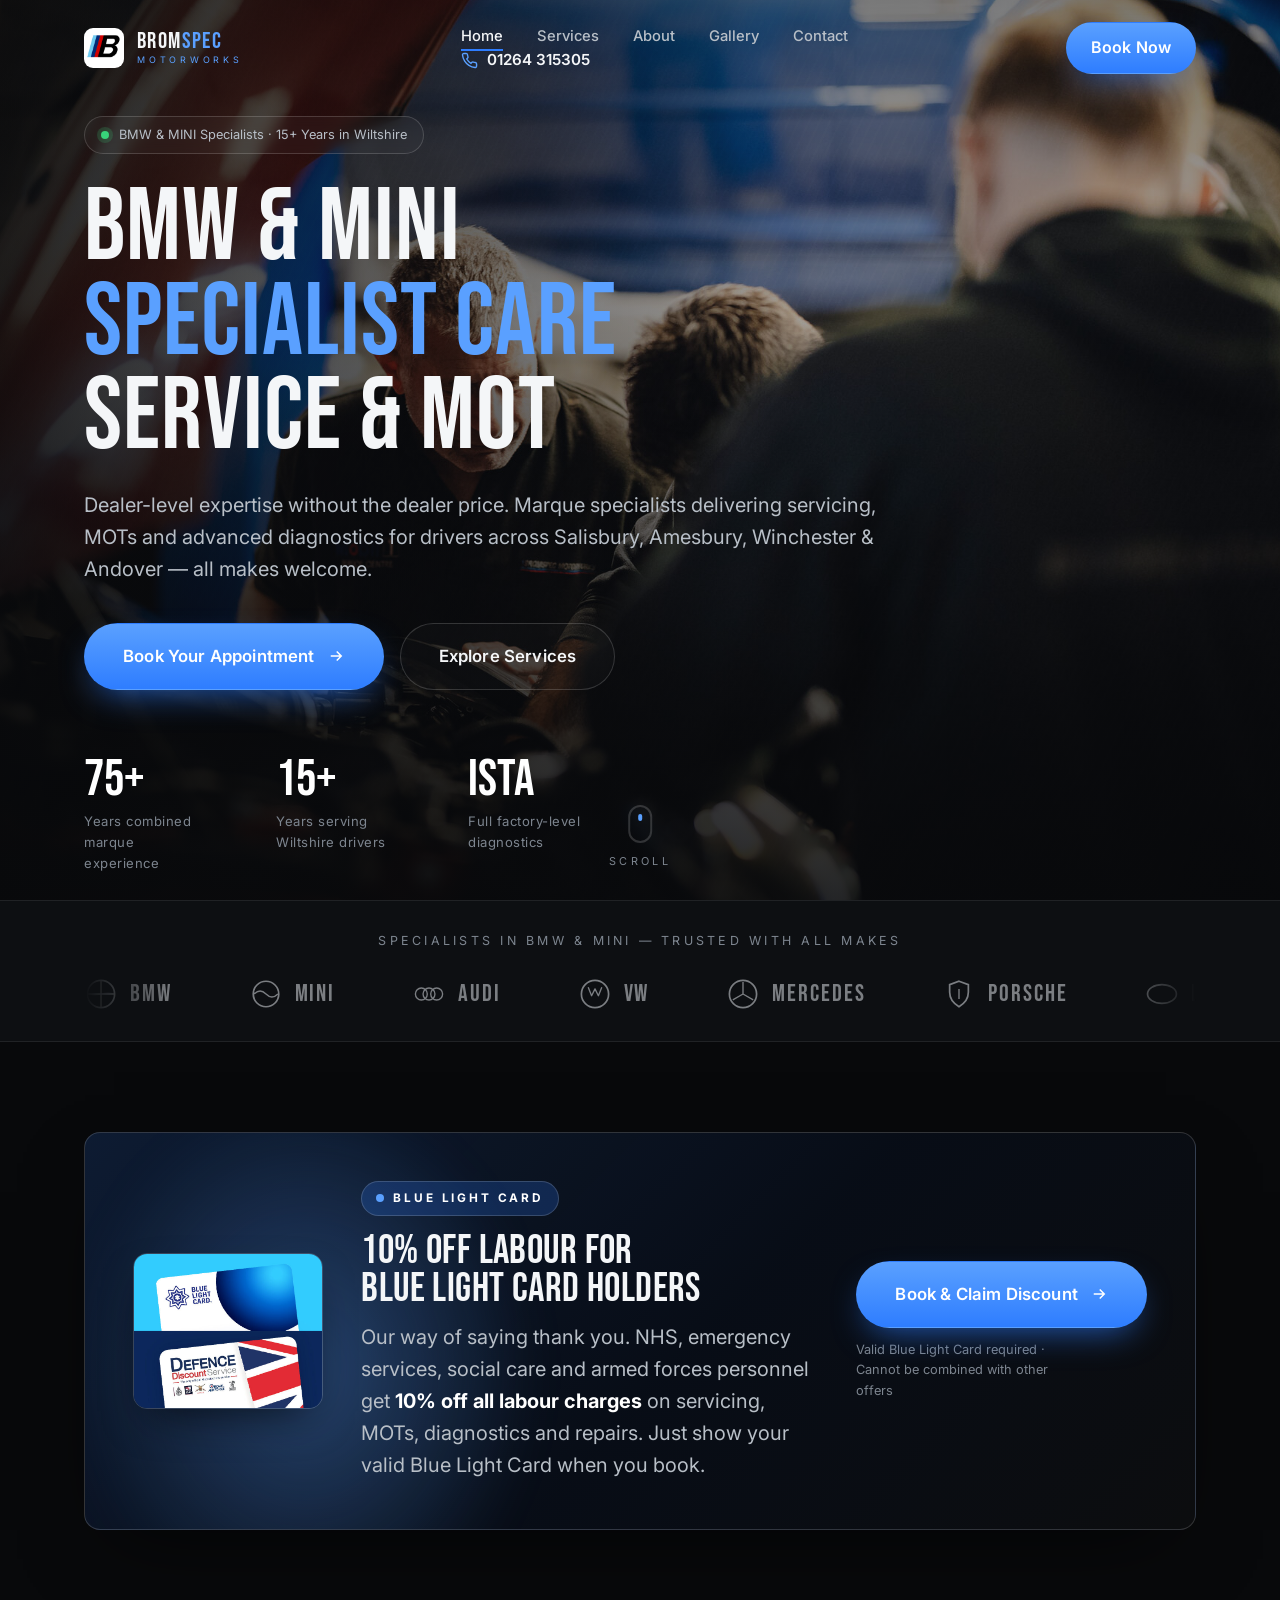
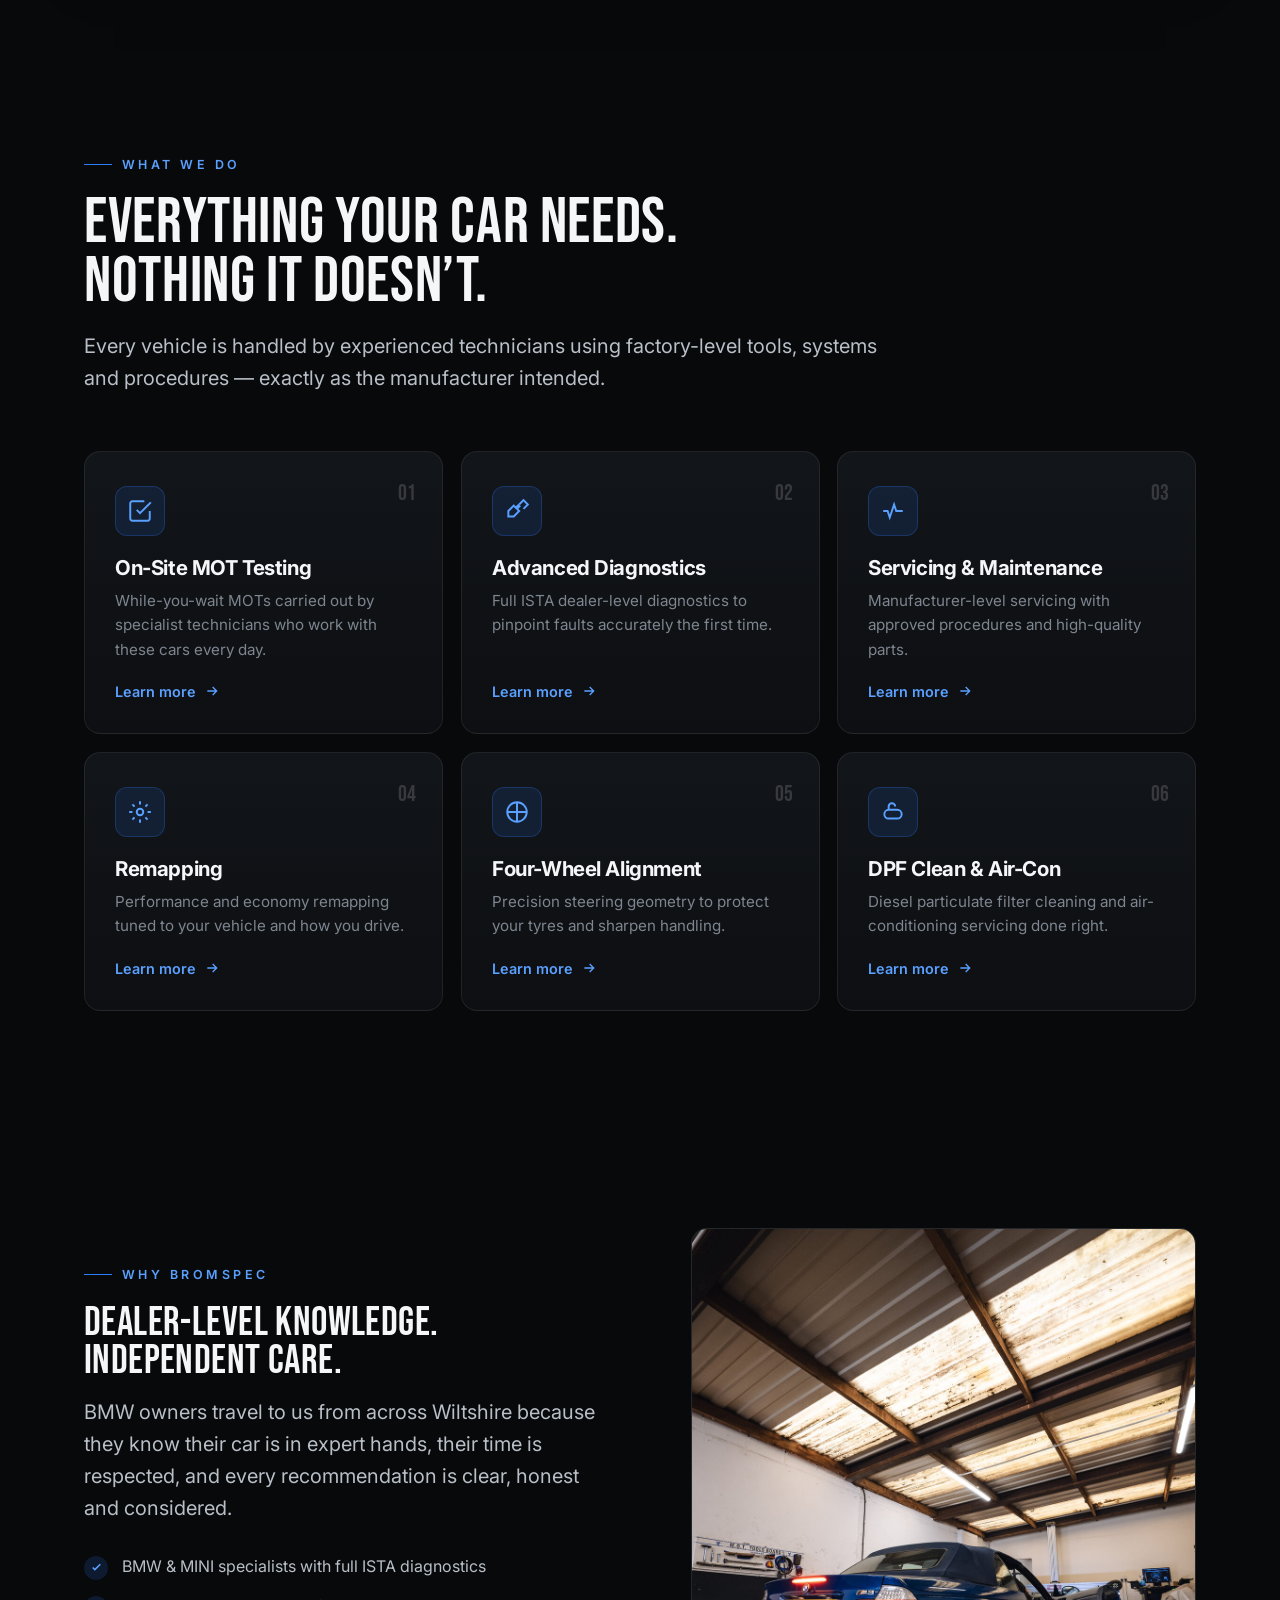
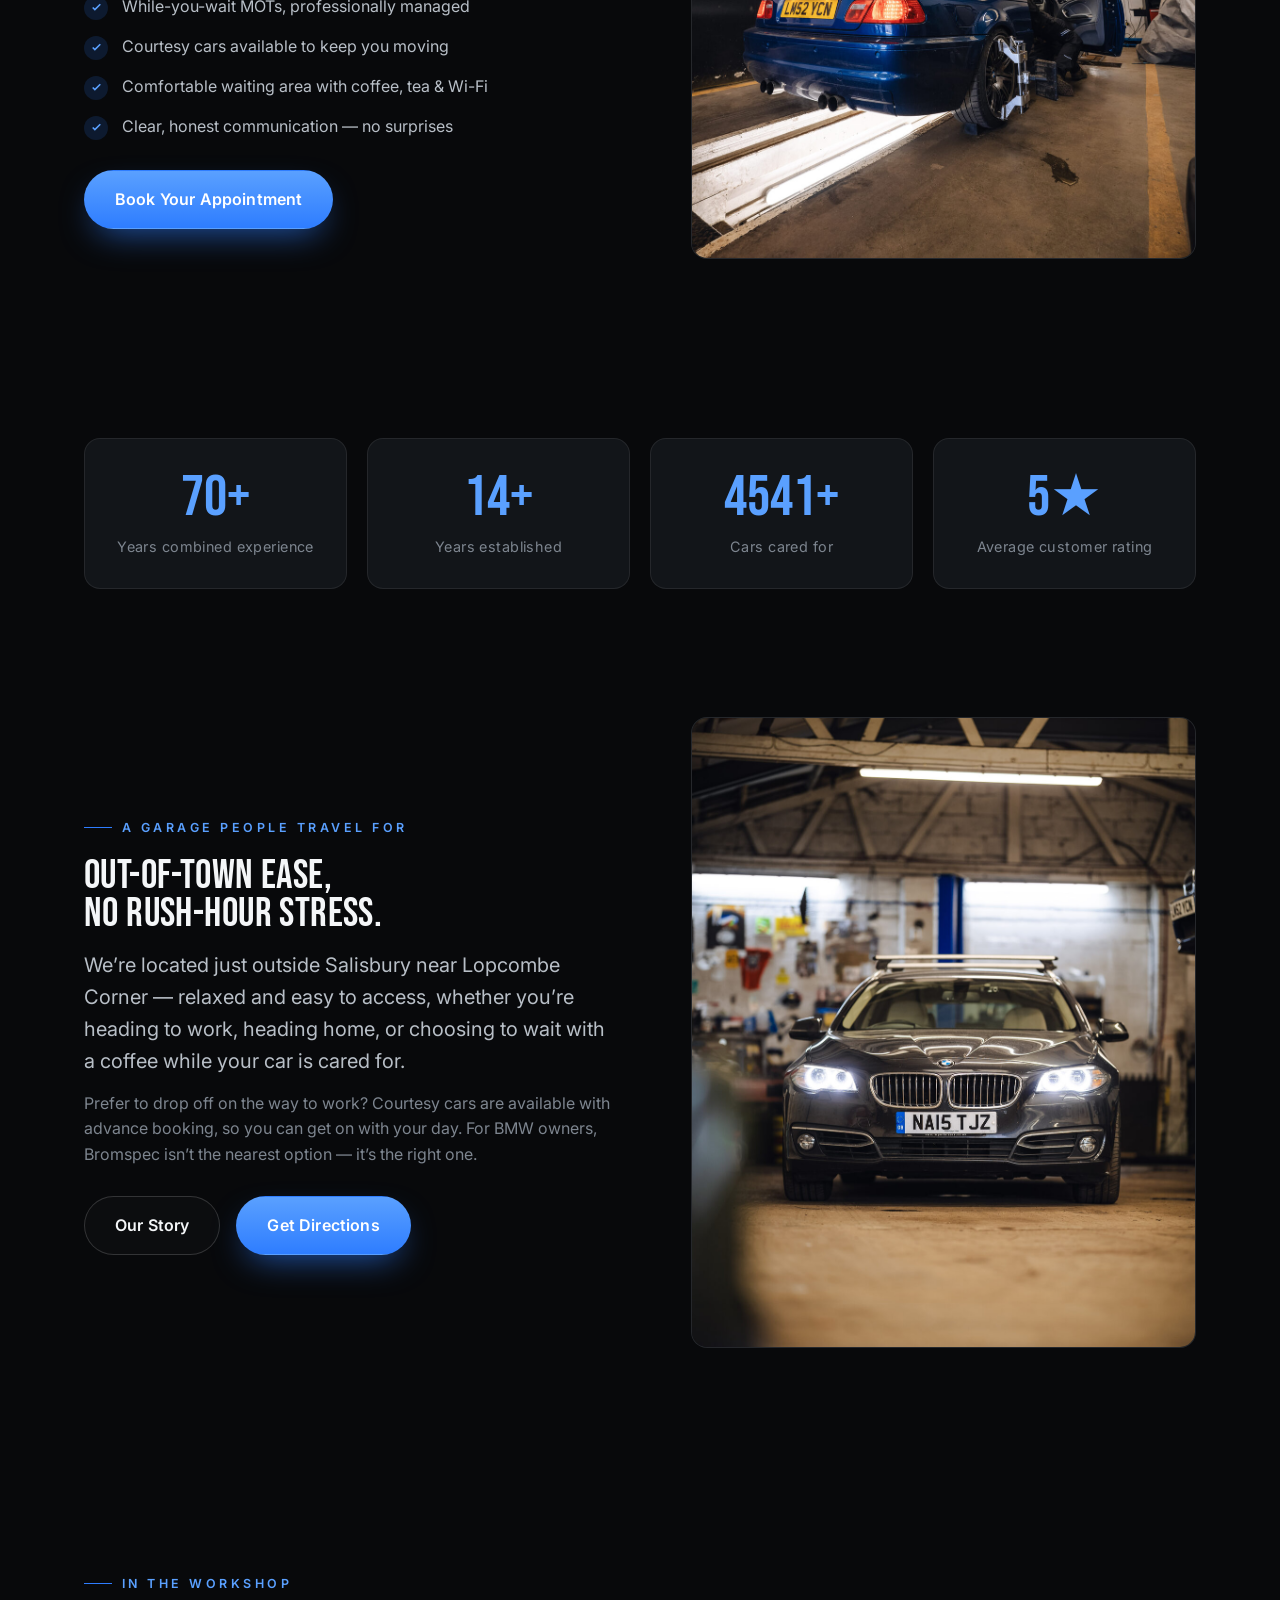
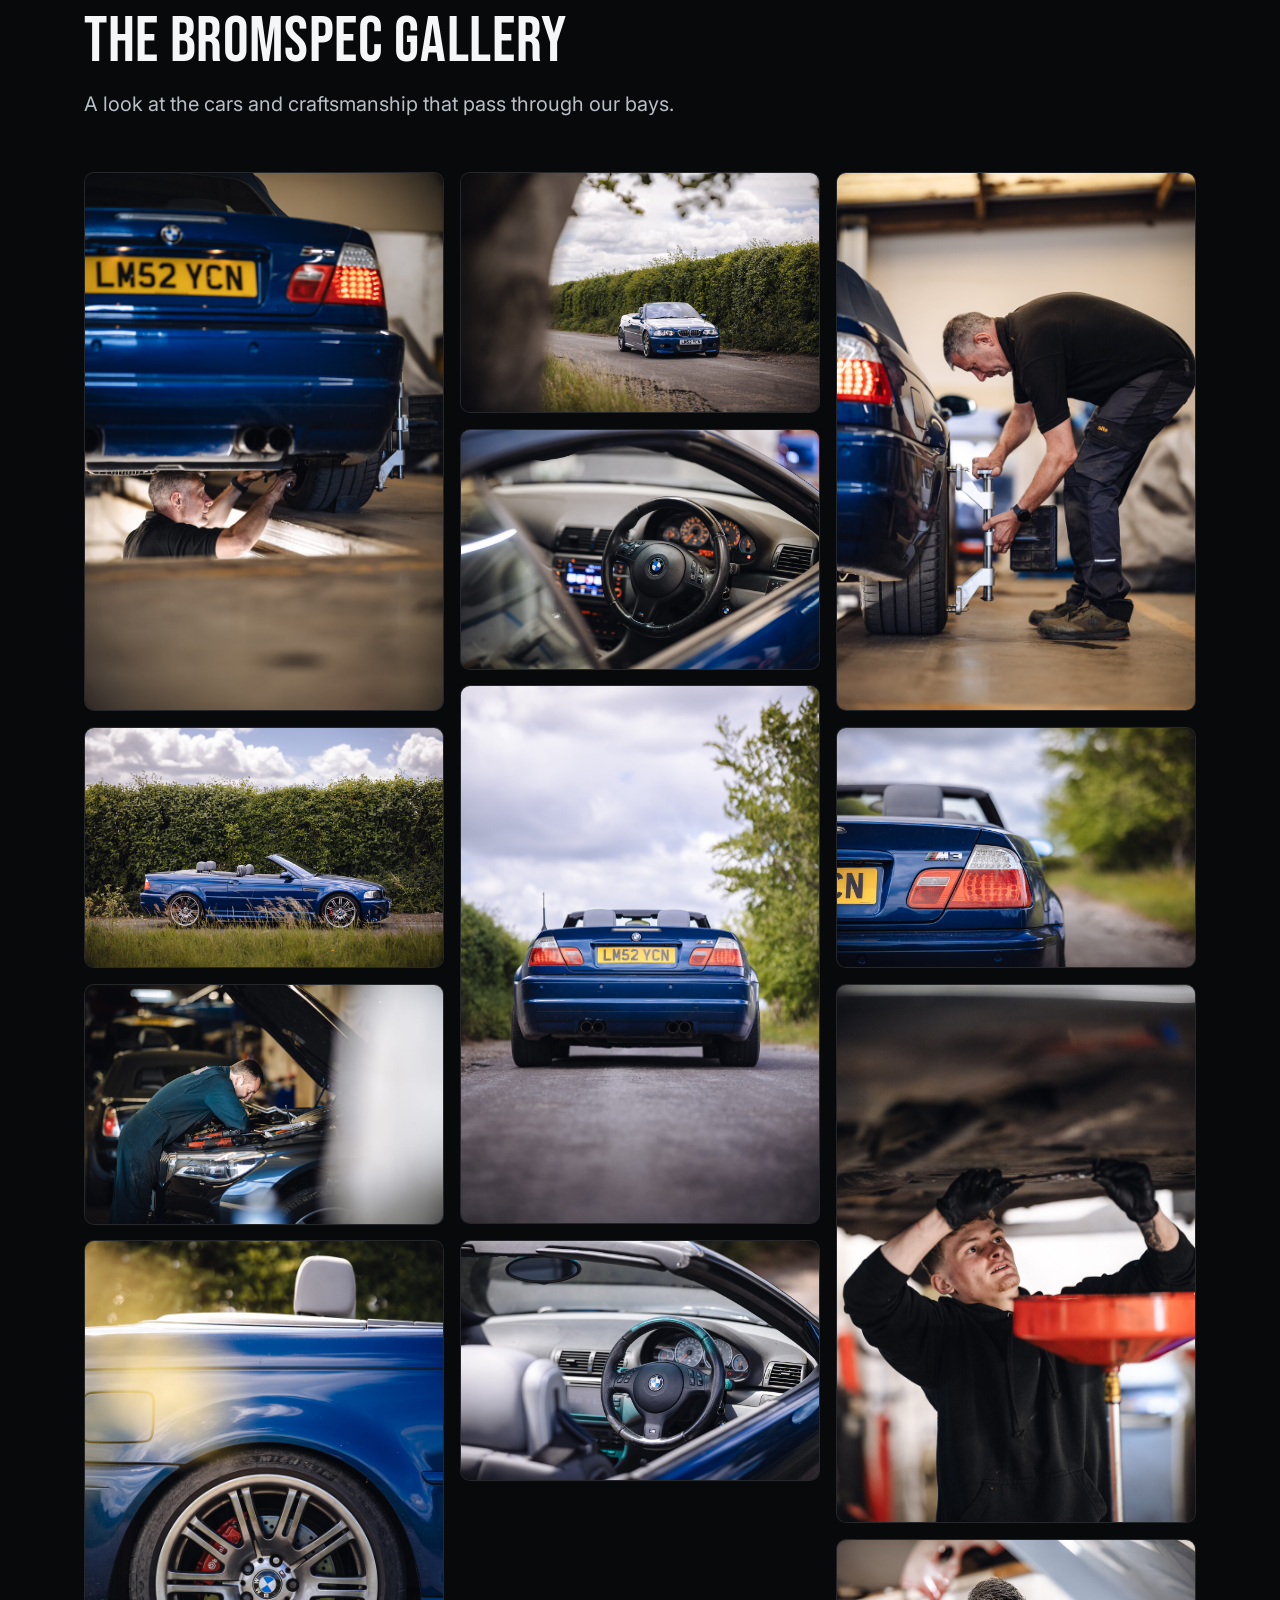
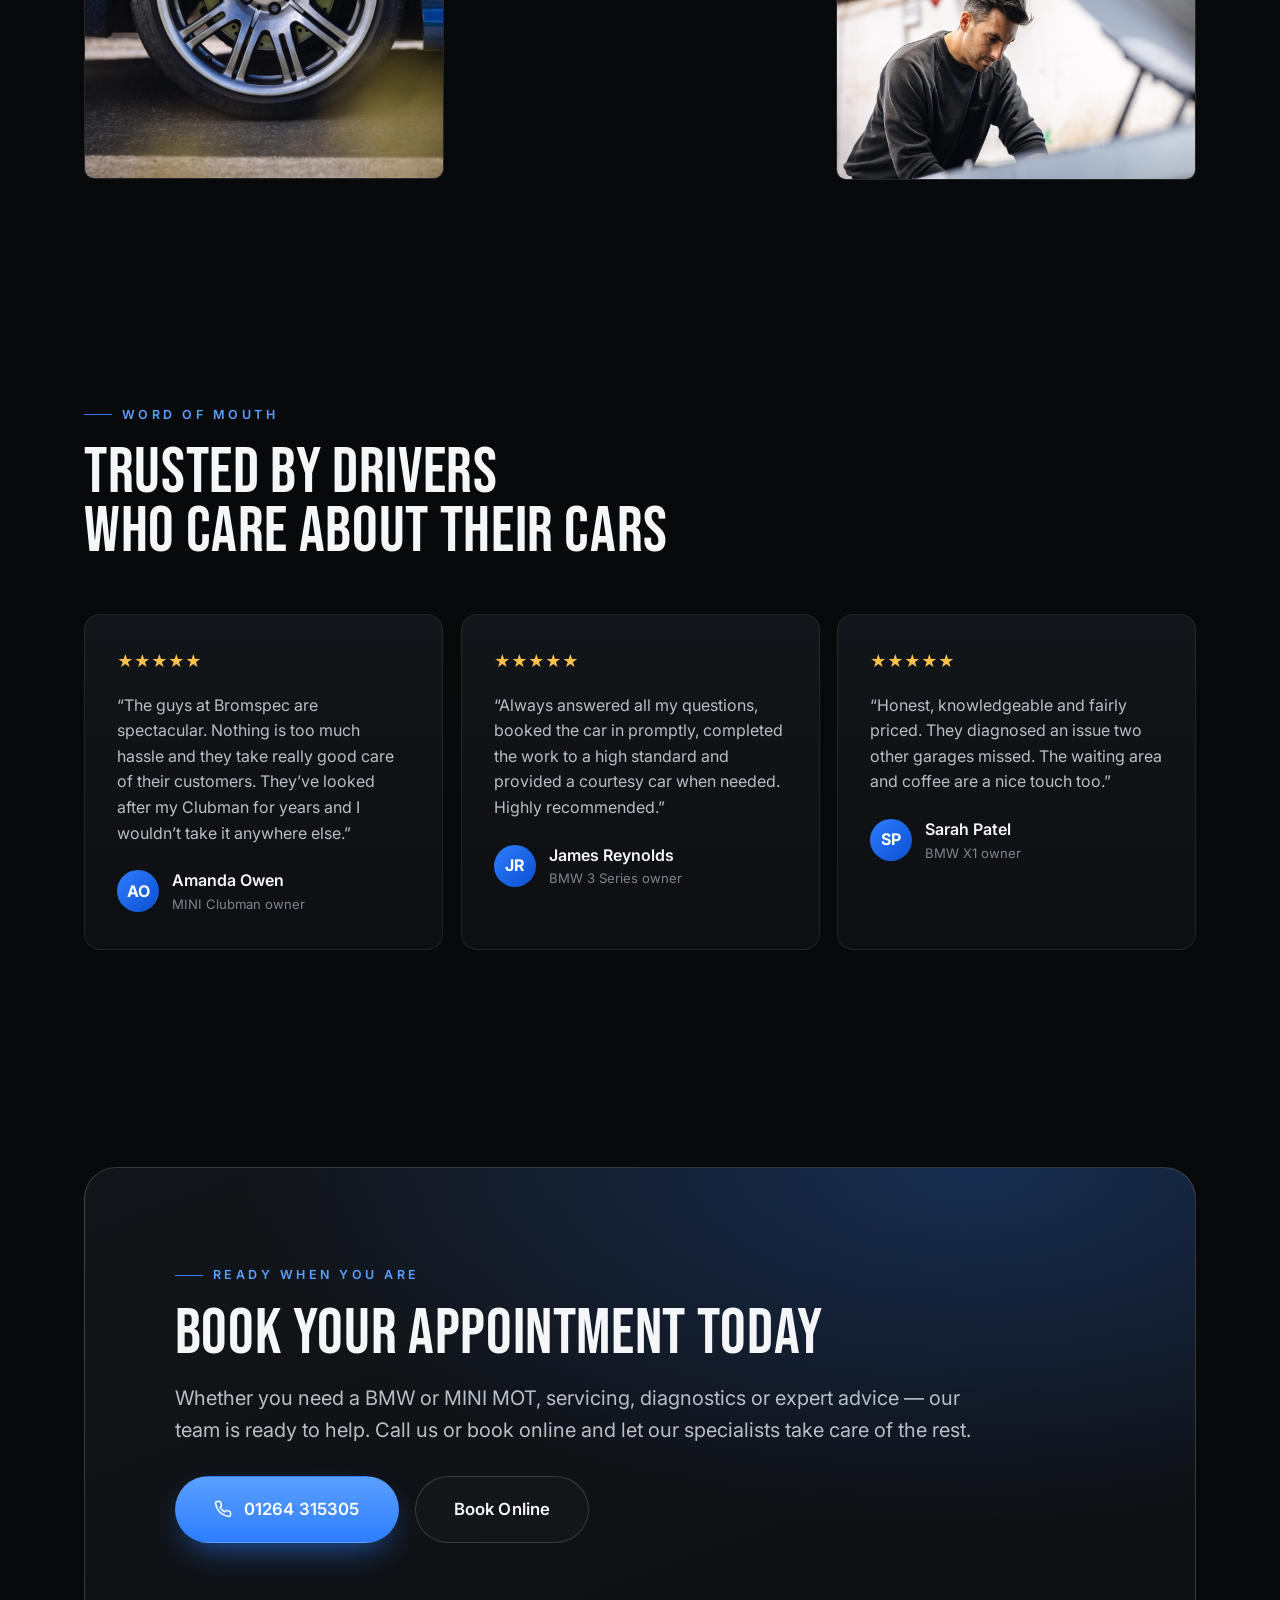
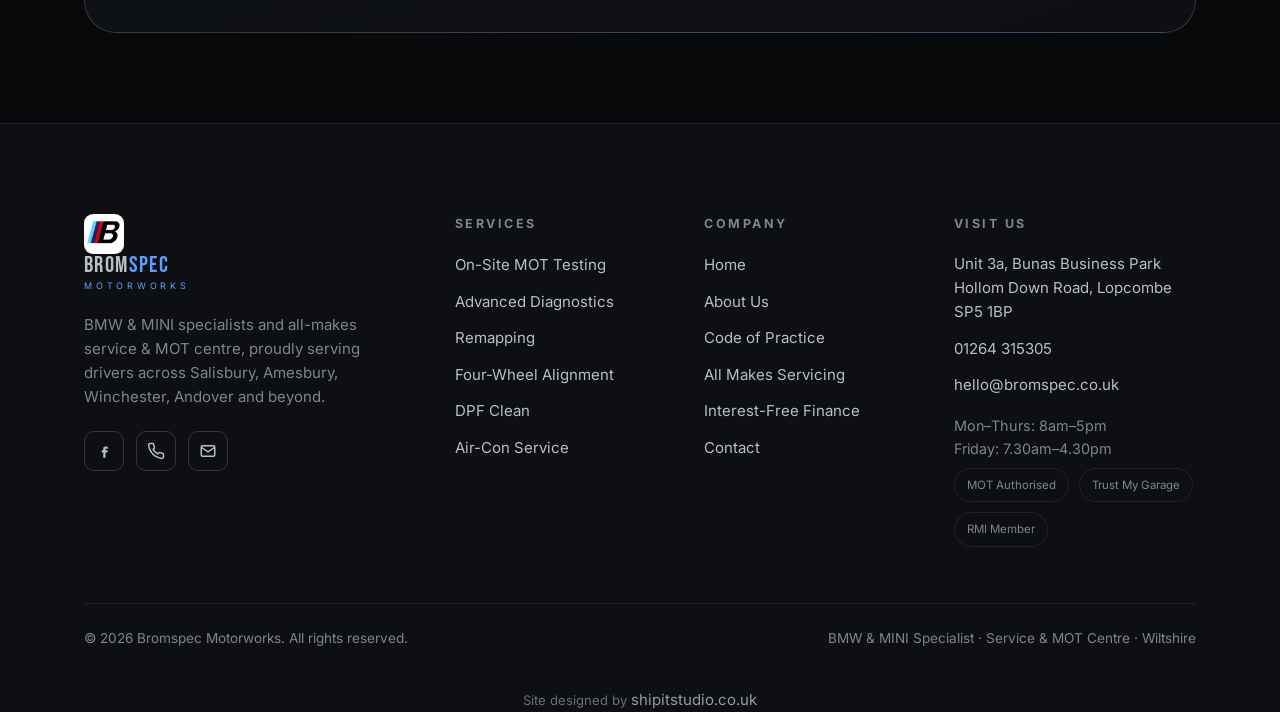
==== index.html @ 67ea0dd5 "Use clean URLs for internal links in index.html" ====
<!DOCTYPE html>
<html lang="en-GB">
<head>
<meta charset="UTF-8" />
<meta name="viewport" content="width=device-width, initial-scale=1" />
<title>Bromspec Motorworks — BMW &amp; MINI Specialist · Salisbury</title>
<meta name="description" content="BMW & MINI specialist servicing, MOTs, diagnostics and repairs near Salisbury. All makes welcome. 75+ years combined marque experience. Lopcombe, Wiltshire." />
<link rel="canonical" href="https://www.bromspec.co.uk/" />
<meta name="robots" content="index, follow" />
<meta property="og:type" content="website" />
<meta property="og:site_name" content="Bromspec Motorworks" />
<meta property="og:locale" content="en_GB" />
<meta property="og:title" content="Bromspec Motorworks — BMW &amp; MINI Specialist · Service &amp; MOT · Salisbury" />
<meta property="og:description" content="BMW &amp; MINI specialist servicing, MOTs, diagnostics and repairs near Salisbury. All makes welcome. 75+ years combined marque experience." />
<meta property="og:url" content="https://www.bromspec.co.uk/" />
<meta property="og:image" content="https://www.bromspec.co.uk/images/hero.jpg" />
<meta name="twitter:card" content="summary_large_image" />
<meta name="twitter:title" content="Bromspec Motorworks — BMW &amp; MINI Specialist · Service &amp; MOT" />
<meta name="twitter:description" content="BMW &amp; MINI specialist servicing, MOTs and diagnostics near Salisbury. All makes welcome." />
<meta name="twitter:image" content="https://www.bromspec.co.uk/images/hero.jpg" />
<link rel="manifest" href="/manifest.webmanifest" />
<meta name="theme-color" content="#08090b" />
<meta name="apple-mobile-web-app-capable" content="yes" />
<meta name="mobile-web-app-capable" content="yes" />
<meta name="apple-mobile-web-app-status-bar-style" content="black-translucent" />
<meta name="apple-mobile-web-app-title" content="Bromspec" />
<script>if("serviceWorker" in navigator){addEventListener("load",function(){navigator.serviceWorker.register("/sw.js").catch(function(){})});}</script>
<link rel="preconnect" href="https://fonts.googleapis.com" />
<link rel="preconnect" href="https://fonts.gstatic.com" crossorigin />
<link href="https://fonts.googleapis.com/css2?family=Bebas+Neue&family=Inter:wght@400;500;600;700&display=swap" rel="stylesheet" />
<link rel="icon" type="image/png" href="favicon.png" />
<link rel="apple-touch-icon" href="images/logo.png" />
<link rel="stylesheet" href="assets/css/style.css" />
<script type="application/ld+json">
{
  "@context": "https://schema.org",
  "@type": "AutoRepair",
  "name": "Bromspec Motorworks",
  "image": "https://www.bromspec.co.uk/images/hero.jpg",
  "logo": "https://www.bromspec.co.uk/images/logo.png",
  "@id": "https://www.bromspec.co.uk/",
  "url": "https://www.bromspec.co.uk/",
  "telephone": "+44 1264 315305",
  "email": "hello@bromspec.co.uk",
  "priceRange": "££",
  "description": "BMW & MINI specialist garage near Salisbury offering servicing, MOTs, advanced ISTA diagnostics, remapping and repairs. All makes welcome.",
  "address": {
    "@type": "PostalAddress",
    "streetAddress": "Unit 3a, Bunas Business Park, Hollom Down Road, Lopcombe",
    "addressLocality": "Salisbury",
    "addressRegion": "Wiltshire",
    "postalCode": "SP5 1BP",
    "addressCountry": "GB"
  },
  "geo": { "@type": "GeoCoordinates", "latitude": 51.1466, "longitude": -1.6539 },
  "areaServed": ["Salisbury", "Amesbury", "Winchester", "Andover", "Wiltshire"],
  "openingHoursSpecification": [
    { "@type": "OpeningHoursSpecification", "dayOfWeek": ["Monday","Tuesday","Wednesday","Thursday"], "opens": "08:00", "closes": "17:00" },
    { "@type": "OpeningHoursSpecification", "dayOfWeek": "Friday", "opens": "07:30", "closes": "16:30" }
  ],
  "sameAs": ["https://www.facebook.com/BROMSPECMOTORWORKS"]
}
</script>
</head>
<body>

<a class="skip-link" href="#main">Skip to content</a>

<!-- ================= NAV ================= -->
<header class="nav" id="nav">
  <div class="container nav__inner">
    <a class="brand" href="/" aria-label="Bromspec Motorworks home">
      <svg class="brand__mark" viewBox="0 0 48 48" fill="none" xmlns="http://www.w3.org/2000/svg" aria-hidden="true" focusable="false">
        <circle cx="24" cy="24" r="22" stroke="url(#bg)" stroke-width="2"/>
        <path d="M24 4v40M4 24h40" stroke="#2e7dff" stroke-width="1.4" opacity=".5"/>
        <path d="M24 24 A20 20 0 0 1 44 24 Z" fill="#2e7dff" opacity=".9"/>
        <path d="M24 24 A20 20 0 0 1 4 24 Z" fill="#2e7dff" opacity=".9"/>
        <path d="M24 24 A20 20 0 0 0 24 4 Z" fill="#11151b"/>
        <path d="M24 24 A20 20 0 0 0 24 44 Z" fill="#11151b"/>
        <defs><linearGradient id="bg" x1="0" y1="0" x2="48" y2="48"><stop stop-color="#e9edf2"/><stop offset="1" stop-color="#5aa0ff"/></linearGradient></defs>
      </svg>
      <span class="brand__name">BROM<span>SPEC</span><span class="brand__sub">MOTORWORKS</span></span>
    </a>

    <nav class="nav__menu" aria-label="Primary">
      <ul class="nav__links">
        <li><a href="/" class="active" aria-current="page">Home</a></li>
        <li><a href="/services">Services</a></li>
        <li><a href="/about">About</a></li>
        <li><a href="/#gallery">Gallery</a></li>
        <li><a href="/contact">Contact</a></li>
      </ul>
      <a class="nav__phone" href="tel:+441264315305">
        <svg viewBox="0 0 24 24" fill="none" stroke="currentColor" stroke-width="2" aria-hidden="true" focusable="false"><path d="M22 16.92v3a2 2 0 0 1-2.18 2 19.79 19.79 0 0 1-8.63-3.07 19.5 19.5 0 0 1-6-6 19.79 19.79 0 0 1-3.07-8.67A2 2 0 0 1 4.11 2h3a2 2 0 0 1 2 1.72c.13.96.36 1.9.69 2.81a2 2 0 0 1-.45 2.11L8.09 9.91a16 16 0 0 0 6 6l1.27-1.27a2 2 0 0 1 2.11-.45c.91.33 1.85.56 2.81.69A2 2 0 0 1 22 16.92Z"/></svg>
        01264 315305
      </a>
    </nav>

    <div class="nav__cta">
      <a class="btn btn-primary" href="/contact" style="--pad:12px 24px">Book Now</a>
      <button class="nav__burger" aria-label="Menu" aria-expanded="false" aria-controls="nav"><span></span><span></span><span></span></button>
    </div>
  </div>
</header>

<main id="main">

<!-- ================= HERO ================= -->
<section class="hero" id="top">
  <div class="hero__media hero__media--fallback">
    <!-- DROP-IN: swap in images/hero.jpg for a still, or ask to wire a hero.mp4 video. -->
    <img src="images/hero.jpg" alt="Bromspec technicians at work" width="1920" height="1080" fetchpriority="high" decoding="async" onerror="this.style.display='none'" />
  </div>

  <div class="container hero__inner">
    <span class="hero__badge stagger d1"><span class="dot"></span> BMW &amp; MINI Specialists · 15+ Years in Wiltshire</span>
    <h1 class="display h-xl">
      <span class="ln"><span>BMW &amp; MINI</span></span>
      <span class="ln"><span class="accent-text">Specialist Care</span></span>
      <span class="ln"><span>Service &amp; MOT</span></span>
    </h1>
    <p class="lead stagger d2">Dealer-level expertise without the dealer price. Marque specialists delivering servicing, MOTs and advanced diagnostics for drivers across Salisbury, Amesbury, Winchester &amp; Andover — all makes welcome.</p>
    <div class="hero__actions stagger d3">
      <a class="btn btn-primary btn-lg" href="/contact">Book Your Appointment
        <svg viewBox="0 0 24 24" fill="none" stroke="currentColor" stroke-width="2" aria-hidden="true" focusable="false"><path d="M5 12h14M13 6l6 6-6 6"/></svg></a>
      <a class="btn btn-ghost btn-lg" href="/services">Explore Services</a>
    </div>
    <div class="hero__stats stagger d4">
      <div class="hero__stat"><div class="num"><span data-count="75" data-suffix="+">75+</span></div><div class="lbl">Years combined marque experience</div></div>
      <div class="hero__stat"><div class="num"><span data-count="15" data-suffix="+">15+</span></div><div class="lbl">Years serving Wiltshire drivers</div></div>
      <div class="hero__stat"><div class="num">ISTA</div><div class="lbl">Full factory-level diagnostics</div></div>
    </div>
  </div>

  <a class="scroll-cue" href="#brands" aria-label="Scroll down">
    <span class="mouse"></span> Scroll
  </a>
</section>

<!-- ================= BRAND STRIP ================= -->
<section class="brands" id="brands">
  <div class="container">
    <p class="brands__head">Specialists in BMW &amp; MINI — trusted with all makes</p>
    <div data-brand-strip></div>
  </div>
</section>

<!-- ================= BLUE LIGHT DISCOUNT ================= -->
<section class="section--tight bluelight" id="bluelight">
  <div class="container">
    <div class="bluelight__card" data-reveal>
      <div class="bluelight__glow" aria-hidden="true"></div>
      <div class="bluelight__media">
        <img src="images/bluelight-card.jpg" alt="Blue Light Card discount accepted at Bromspec" width="190" height="120" loading="lazy" decoding="async" onerror="this.parentElement.style.display='none'" />
      </div>
      <div class="bluelight__body">
        <span class="bluelight__badge"><span class="dot"></span> Blue Light Card</span>
        <h2 class="display h-md">10% off labour for Blue&nbsp;Light&nbsp;Card holders</h2>
        <p class="lead" style="margin-top:14px">Our way of saying thank you. NHS, emergency services, social care and armed forces personnel get <strong>10% off all labour charges</strong> on servicing, MOTs, diagnostics and repairs. Just show your valid Blue Light Card when you book.</p>
      </div>
      <div class="bluelight__cta">
        <a class="btn btn-primary btn-lg" href="/contact">Book &amp; Claim Discount
          <svg viewBox="0 0 24 24" fill="none" stroke="currentColor" stroke-width="2" aria-hidden="true" focusable="false"><path d="M5 12h14M13 6l6 6-6 6"/></svg></a>
        <span class="bluelight__note">Valid Blue Light Card required · Cannot be combined with other offers</span>
      </div>
    </div>
  </div>
</section>

<!-- ================= SERVICES ================= -->
<section class="section" id="services">
  <div class="container">
    <div data-reveal>
      <span class="eyebrow">What we do</span>
      <h2 class="display h-lg">Everything your car needs.<br>Nothing it doesn’t.</h2>
      <p class="lead" style="margin-top:18px">Every vehicle is handled by experienced technicians using factory-level tools, systems and procedures — exactly as the manufacturer intended.</p>
    </div>

    <div class="svc-grid">
      <a class="svc-card" data-reveal data-reveal-delay="1" href="/services">
        <span class="svc-card__num">01</span>
        <span class="svc-card__icon"><svg viewBox="0 0 24 24" fill="none" stroke="currentColor" stroke-width="1.8" aria-hidden="true" focusable="false"><path d="M9 11l3 3L22 4"/><path d="M21 12v7a2 2 0 0 1-2 2H5a2 2 0 0 1-2-2V5a2 2 0 0 1 2-2h11"/></svg></span>
        <h3>On-Site MOT Testing</h3>
        <p>While-you-wait MOTs carried out by specialist technicians who work with these cars every day.</p>
        <span class="svc-card__link">Learn more <svg viewBox="0 0 24 24" fill="none" stroke="currentColor" stroke-width="2" aria-hidden="true" focusable="false"><path d="M5 12h14M13 6l6 6-6 6"/></svg></span>
      </a>
      <a class="svc-card" data-reveal data-reveal-delay="2" href="/services">
        <span class="svc-card__num">02</span>
        <span class="svc-card__icon"><svg viewBox="0 0 24 24" fill="none" stroke="currentColor" stroke-width="1.8" aria-hidden="true" focusable="false"><path d="M14 6l-3 3-2-2-5 5v5h5l5-5-2-2 3-3"/><path d="M14 6l4-4 4 4-4 4"/></svg></span>
        <h3>Advanced Diagnostics</h3>
        <p>Full ISTA dealer-level diagnostics to pinpoint faults accurately the first time.</p>
        <span class="svc-card__link">Learn more <svg viewBox="0 0 24 24" fill="none" stroke="currentColor" stroke-width="2" aria-hidden="true" focusable="false"><path d="M5 12h14M13 6l6 6-6 6"/></svg></span>
      </a>
      <a class="svc-card" data-reveal data-reveal-delay="3" href="/services">
        <span class="svc-card__num">03</span>
        <span class="svc-card__icon"><svg viewBox="0 0 24 24" fill="none" stroke="currentColor" stroke-width="1.8" aria-hidden="true" focusable="false"><path d="M3 12h4l2 6 4-12 2 6h6"/></svg></span>
        <h3>Servicing &amp; Maintenance</h3>
        <p>Manufacturer-level servicing with approved procedures and high-quality parts.</p>
        <span class="svc-card__link">Learn more <svg viewBox="0 0 24 24" fill="none" stroke="currentColor" stroke-width="2" aria-hidden="true" focusable="false"><path d="M5 12h14M13 6l6 6-6 6"/></svg></span>
      </a>
      <a class="svc-card" data-reveal data-reveal-delay="1" href="/services">
        <span class="svc-card__num">04</span>
        <span class="svc-card__icon"><svg viewBox="0 0 24 24" fill="none" stroke="currentColor" stroke-width="1.8" aria-hidden="true" focusable="false"><circle cx="12" cy="12" r="3"/><path d="M12 2v3M12 19v3M2 12h3M19 12h3M5 5l2 2M17 17l2 2M19 5l-2 2M7 17l-2 2"/></svg></span>
        <h3>Remapping</h3>
        <p>Performance and economy remapping tuned to your vehicle and how you drive.</p>
        <span class="svc-card__link">Learn more <svg viewBox="0 0 24 24" fill="none" stroke="currentColor" stroke-width="2" aria-hidden="true" focusable="false"><path d="M5 12h14M13 6l6 6-6 6"/></svg></span>
      </a>
      <a class="svc-card" data-reveal data-reveal-delay="2" href="/services">
        <span class="svc-card__num">05</span>
        <span class="svc-card__icon"><svg viewBox="0 0 24 24" fill="none" stroke="currentColor" stroke-width="1.8" aria-hidden="true" focusable="false"><circle cx="12" cy="12" r="9"/><path d="M12 3v18M3 12h18"/></svg></span>
        <h3>Four-Wheel Alignment</h3>
        <p>Precision steering geometry to protect your tyres and sharpen handling.</p>
        <span class="svc-card__link">Learn more <svg viewBox="0 0 24 24" fill="none" stroke="currentColor" stroke-width="2" aria-hidden="true" focusable="false"><path d="M5 12h14M13 6l6 6-6 6"/></svg></span>
      </a>
      <a class="svc-card" data-reveal data-reveal-delay="3" href="/services">
        <span class="svc-card__num">06</span>
        <span class="svc-card__icon"><svg viewBox="0 0 24 24" fill="none" stroke="currentColor" stroke-width="1.8" aria-hidden="true" focusable="false"><path d="M4 14a4 4 0 0 1 4-4h8a4 4 0 0 1 0 8H8a4 4 0 0 1-4-4Z"/><path d="M8 10V7a3 3 0 0 1 6 0"/></svg></span>
        <h3>DPF Clean &amp; Air-Con</h3>
        <p>Diesel particulate filter cleaning and air-conditioning servicing done right.</p>
        <span class="svc-card__link">Learn more <svg viewBox="0 0 24 24" fill="none" stroke="currentColor" stroke-width="2" aria-hidden="true" focusable="false"><path d="M5 12h14M13 6l6 6-6 6"/></svg></span>
      </a>
    </div>
  </div>
</section>

<!-- ================= FEATURE SPLIT 1 ================= -->
<section class="section section--tight">
  <div class="container split">
    <div data-reveal>
      <span class="eyebrow">Why Bromspec</span>
      <h2 class="display h-md">Dealer-level knowledge.<br>Independent care.</h2>
      <p class="lead" style="margin-top:16px">BMW owners travel to us from across Wiltshire because they know their car is in expert hands, their time is respected, and every recommendation is clear, honest and considered.</p>
      <ul class="feature-list">
        <li><span class="tick"><svg viewBox="0 0 24 24" fill="none" stroke="currentColor" stroke-width="3" aria-hidden="true" focusable="false"><path d="M5 12l4 4L19 6"/></svg></span> BMW &amp; MINI specialists with full ISTA diagnostics</li>
        <li><span class="tick"><svg viewBox="0 0 24 24" fill="none" stroke="currentColor" stroke-width="3" aria-hidden="true" focusable="false"><path d="M5 12l4 4L19 6"/></svg></span> While-you-wait MOTs, professionally managed</li>
        <li><span class="tick"><svg viewBox="0 0 24 24" fill="none" stroke="currentColor" stroke-width="3" aria-hidden="true" focusable="false"><path d="M5 12l4 4L19 6"/></svg></span> Courtesy cars available to keep you moving</li>
        <li><span class="tick"><svg viewBox="0 0 24 24" fill="none" stroke="currentColor" stroke-width="3" aria-hidden="true" focusable="false"><path d="M5 12l4 4L19 6"/></svg></span> Comfortable waiting area with coffee, tea &amp; Wi-Fi</li>
        <li><span class="tick"><svg viewBox="0 0 24 24" fill="none" stroke="currentColor" stroke-width="3" aria-hidden="true" focusable="false"><path d="M5 12l4 4L19 6"/></svg></span> Clear, honest communication — no surprises</li>
      </ul>
      <div class="hero__actions" style="margin-top:30px"><a class="btn btn-primary" href="/contact">Book Your Appointment</a></div>
    </div>
    <div class="split__media" data-reveal data-reveal-delay="1">
      <img src="images/workshop-1.jpg" alt="Blue BMW M3 in the Bromspec workshop" width="800" height="1000" loading="lazy" decoding="async" onerror="this.style.display='none';this.nextElementSibling.style.display='grid'" />
      <div class="ph" style="display:none">
        <svg viewBox="0 0 24 24" width="40" fill="none" stroke="currentColor" stroke-width="1.4" aria-hidden="true" focusable="false"><rect x="3" y="3" width="18" height="18" rx="2"/><circle cx="9" cy="9" r="2"/><path d="M21 15l-5-5L5 21"/></svg>
        <span>Drop a photo here →<br><code>images/workshop-1.jpg</code></span>
      </div>
    </div>
  </div>
</section>

<!-- ================= STAT BAR ================= -->
<section class="section--tight" style="padding-bottom:0">
  <div class="container">
    <div class="statbar">
      <div class="statbar__item" data-reveal><div class="statbar__num"><span data-count="75">75</span><span>+</span></div><div class="statbar__lbl">Years combined experience</div></div>
      <div class="statbar__item" data-reveal data-reveal-delay="1"><div class="statbar__num"><span data-count="15">15</span><span>+</span></div><div class="statbar__lbl">Years established</div></div>
      <div class="statbar__item" data-reveal data-reveal-delay="2"><div class="statbar__num"><span data-count="4900" data-suffix="+">4900+</span></div><div class="statbar__lbl">Cars cared for</div></div>
      <div class="statbar__item" data-reveal data-reveal-delay="3"><div class="statbar__num"><span data-count="5" >5</span><span>★</span></div><div class="statbar__lbl">Average customer rating</div></div>
    </div>
  </div>
</section>

<!-- ================= FEATURE SPLIT 2 ================= -->
<section class="section">
  <div class="container split split--rev">
    <div class="split__media" data-reveal>
      <!-- DROP-IN: images/workshop-2.jpg -->
      <img src="images/workshop-2.jpg" alt="Bromspec workshop" width="800" height="1000" loading="lazy" decoding="async" onerror="this.style.display='none';this.nextElementSibling.style.display='grid'" />
      <div class="ph" style="display:none">
        <svg viewBox="0 0 24 24" width="40" fill="none" stroke="currentColor" stroke-width="1.4" aria-hidden="true" focusable="false"><rect x="3" y="3" width="18" height="18" rx="2"/><circle cx="9" cy="9" r="2"/><path d="M21 15l-5-5L5 21"/></svg>
        <span>Drop a photo here →<br><code>images/workshop-2.jpg</code></span>
      </div>
    </div>
    <div data-reveal data-reveal-delay="1">
      <span class="eyebrow">A garage people travel for</span>
      <h2 class="display h-md">Out-of-town ease,<br>no rush-hour stress.</h2>
      <p class="lead" style="margin-top:16px">We’re located just outside Salisbury near Lopcombe Corner — relaxed and easy to access, whether you’re heading to work, heading home, or choosing to wait with a coffee while your car is cared for.</p>
      <p class="muted" style="margin-top:14px">Prefer to drop off on the way to work? Courtesy cars are available with advance booking, so you can get on with your day. For BMW owners, Bromspec isn’t the nearest option — it’s the right one.</p>
      <div class="hero__actions" style="margin-top:28px">
        <a class="btn btn-ghost" href="/about">Our Story</a>
        <a class="btn btn-primary" href="/contact">Get Directions</a>
      </div>
    </div>
  </div>
</section>

<!-- ================= GALLERY ================= -->
<section class="section section--tight" id="gallery">
  <div class="container">
    <div data-reveal>
      <span class="eyebrow">In the workshop</span>
      <h2 class="display h-lg">The Bromspec Gallery</h2>
      <p class="lead" style="margin-top:16px">A look at the cars and craftsmanship that pass through our bays.</p>
    </div>
    <div class="gallery" data-gallery="images/gallery">
      <div class="gallery__empty">
        <p style="font-size:1.05rem;color:var(--text-soft);margin-bottom:8px">Your gallery is ready for photos &amp; videos.</p>
        <p>Drop files named <code>01.jpg</code>, <code>02.jpg</code>, <code>03.mp4</code> … into the <code>images/gallery</code> folder and they’ll appear here automatically — no editing needed.</p>
      </div>
    </div>
  </div>
</section>

<!-- ================= REVIEWS ================= -->
<section class="section">
  <div class="container">
    <div data-reveal>
      <span class="eyebrow">Word of mouth</span>
      <h2 class="display h-lg">Trusted by drivers<br>who care about their cars</h2>
    </div>
    <div class="reviews">
      <div class="review" data-reveal>
        <div class="stars">★★★★★</div>
        <p>“The guys at Bromspec are spectacular. Nothing is too much hassle and they take really good care of their customers. They’ve looked after my Clubman for years and I wouldn’t take it anywhere else.”</p>
        <div class="review__by"><div class="review__avatar">AO</div><div><div class="review__name">Amanda Owen</div><div class="review__role">MINI Clubman owner</div></div></div>
      </div>
      <div class="review" data-reveal data-reveal-delay="1">
        <div class="stars">★★★★★</div>
        <p>“Always answered all my questions, booked the car in promptly, completed the work to a high standard and provided a courtesy car when needed. Highly recommended.”</p>
        <div class="review__by"><div class="review__avatar">JR</div><div><div class="review__name">James Reynolds</div><div class="review__role">BMW 3 Series owner</div></div></div>
      </div>
      <div class="review" data-reveal data-reveal-delay="2">
        <div class="stars">★★★★★</div>
        <p>“Honest, knowledgeable and fairly priced. They diagnosed an issue two other garages missed. The waiting area and coffee are a nice touch too.”</p>
        <div class="review__by"><div class="review__avatar">SP</div><div><div class="review__name">Sarah Patel</div><div class="review__role">BMW X1 owner</div></div></div>
      </div>
    </div>
  </div>
</section>

<!-- ================= CTA BAND ================= -->
<section class="section section--tight">
  <div class="container">
    <div class="cta-band" data-reveal>
      <span class="eyebrow">Ready when you are</span>
      <h2 class="display h-lg">Book your appointment today</h2>
      <p class="lead">Whether you need a BMW or MINI MOT, servicing, diagnostics or expert advice — our team is ready to help. Call us or book online and let our specialists take care of the rest.</p>
      <div class="hero__actions">
        <a class="btn btn-primary btn-lg" href="tel:+441264315305">
          <svg viewBox="0 0 24 24" fill="none" stroke="currentColor" stroke-width="2" aria-hidden="true" focusable="false"><path d="M22 16.92v3a2 2 0 0 1-2.18 2 19.79 19.79 0 0 1-8.63-3.07 19.5 19.5 0 0 1-6-6 19.79 19.79 0 0 1-3.07-8.67A2 2 0 0 1 4.11 2h3a2 2 0 0 1 2 1.72c.13.96.36 1.9.69 2.81a2 2 0 0 1-.45 2.11L8.09 9.91a16 16 0 0 0 6 6l1.27-1.27a2 2 0 0 1 2.11-.45c.91.33 1.85.56 2.81.69A2 2 0 0 1 22 16.92Z"/></svg>
          01264 315305</a>
        <a class="btn btn-ghost btn-lg" href="/contact">Book Online</a>
      </div>
    </div>
  </div>
</section>

</main>

<!-- ================= FOOTER ================= -->
<footer class="footer">
  <div class="container">
    <div class="footer__grid">
      <div class="footer__about">
        <a class="brand" href="/">
          <svg class="brand__mark" viewBox="0 0 48 48" fill="none" xmlns="http://www.w3.org/2000/svg" aria-hidden="true" focusable="false"><circle cx="24" cy="24" r="22" stroke="#5aa0ff" stroke-width="2"/><path d="M24 24 A20 20 0 0 1 44 24 Z" fill="#2e7dff" opacity=".9"/><path d="M24 24 A20 20 0 0 1 4 24 Z" fill="#2e7dff" opacity=".9"/></svg>
          <span class="brand__name">BROM<span>SPEC</span><span class="brand__sub">MOTORWORKS</span></span>
        </a>
        <p>BMW &amp; MINI specialists and all-makes service &amp; MOT centre, proudly serving drivers across Salisbury, Amesbury, Winchester, Andover and beyond.</p>
        <div class="footer__socials">
          <a href="https://www.facebook.com/BROMSPECMOTORWORKS" aria-label="Facebook" target="_blank" rel="noopener"><svg viewBox="0 0 24 24" fill="currentColor" aria-hidden="true" focusable="false"><path d="M14 9h3V6h-3c-2 0-3 1-3 3v2H9v3h2v7h3v-7h2.5l.5-3H14V9z"/></svg></a>
          <a href="tel:+441264315305" aria-label="Call"><svg viewBox="0 0 24 24" fill="none" stroke="currentColor" stroke-width="2" aria-hidden="true" focusable="false"><path d="M22 16.92v3a2 2 0 0 1-2.18 2 19.79 19.79 0 0 1-8.63-3.07 19.5 19.5 0 0 1-6-6 19.79 19.79 0 0 1-3.07-8.67A2 2 0 0 1 4.11 2h3a2 2 0 0 1 2 1.72c.13.96.36 1.9.69 2.81a2 2 0 0 1-.45 2.11L8.09 9.91a16 16 0 0 0 6 6l1.27-1.27a2 2 0 0 1 2.11-.45c.91.33 1.85.56 2.81.69A2 2 0 0 1 22 16.92Z"/></svg></a>
          <a href="mailto:hello@bromspec.co.uk" aria-label="Email"><svg viewBox="0 0 24 24" fill="none" stroke="currentColor" stroke-width="2" aria-hidden="true" focusable="false"><rect x="3" y="5" width="18" height="14" rx="2"/><path d="M3 7l9 6 9-6"/></svg></a>
        </div>
      </div>
      <div>
        <h5>Services</h5>
        <ul>
          <li><a href="/services">On-Site MOT Testing</a></li>
          <li><a href="/services">Advanced Diagnostics</a></li>
          <li><a href="/services">Remapping</a></li>
          <li><a href="/services">Four-Wheel Alignment</a></li>
          <li><a href="/services">DPF Clean</a></li>
          <li><a href="/services">Air-Con Service</a></li>
        </ul>
      </div>
      <div>
        <h5>Company</h5>
        <ul>
          <li><a href="/">Home</a></li>
          <li><a href="/about">About Us</a></li>
          <li><a href="/about#code">Code of Practice</a></li>
          <li><a href="/services">All Makes Servicing</a></li>
          <li><a href="/contact">Interest-Free Finance</a></li>
          <li><a href="/contact">Contact</a></li>
        </ul>
      </div>
      <div>
        <h5>Visit Us</h5>
        <ul>
          <li><a href="/contact">Unit 3a, Bunas Business Park<br>Hollom Down Road, Lopcombe<br>SP5 1BP</a></li>
          <li><a href="tel:+441264315305">01264 315305</a></li>
          <li><a href="mailto:hello@bromspec.co.uk">hello@bromspec.co.uk</a></li>
        </ul>
        <p class="muted" style="margin-top:16px;font-size:.9rem">Mon–Thurs: 8am–5pm<br>Friday: 7.30am–4.30pm</p>
        <div class="footer__badges">
          <span class="footer__badge">MOT Authorised</span>
          <span class="footer__badge">Trust My Garage</span>
          <span class="footer__badge">RMI Member</span>
        </div>
      </div>
    </div>
    <div class="footer__bar">
      <span>© <span data-year>2026</span> Bromspec Motorworks. All rights reserved.</span>
      <span>BMW &amp; MINI Specialist · Service &amp; MOT Centre · Wiltshire</span>
    </div>
    <p class="muted" style="text-align:center;font-size:.82rem;margin-top:14px;opacity:.8">Site designed by <a href="https://shipitstudio.co.uk" target="_blank" rel="noopener" style="color:var(--text-soft)">shipitstudio.co.uk</a></p>
  </div>
</footer>

<script src="assets/js/brands.js"></script>
<script src="assets/js/main.js"></script>
</body>
</html>
---- assets/css/style.css ----
/* ==========================================================================
   BROMSPEC MOTORWORKS — Dark Premium Design System
   ========================================================================== */

:root {
  /* Palette */
  --bg:            #08090b;
  --bg-2:          #0d0f12;
  --surface:       #121519;
  --surface-2:     #181c22;
  --line:          rgba(255,255,255,.08);
  --line-strong:   rgba(255,255,255,.16);

  --text:          #f4f6f8;
  --text-soft:     #b8bfc7;
  --text-mute:     #7d858f;

  --accent:        #2e7dff;   /* electric blue */
  --accent-2:      #5aa0ff;
  --accent-deep:   #0b4fcf;
  --chrome-1:      #e9edf2;
  --chrome-2:      #9aa3ad;

  /* Type */
  --font-display: "Bebas Neue", "Arial Narrow", sans-serif;
  --font-body:    "Inter", system-ui, -apple-system, "Segoe UI", Roboto, sans-serif;

  /* Layout */
  --maxw: 1240px;
  --gutter: clamp(20px, 5vw, 64px);
  --radius: 16px;
  --radius-sm: 10px;

  --ease: cubic-bezier(.22,1,.36,1);
  --shadow: 0 30px 80px -30px rgba(0,0,0,.7);
}

/* ------------------------------------------------------------------ Reset */
*,*::before,*::after { box-sizing: border-box; }
* { margin: 0; }
html { scroll-behavior: smooth; -webkit-text-size-adjust: 100%; }
body {
  font-family: var(--font-body);
  background: var(--bg);
  color: var(--text);
  line-height: 1.6;
  -webkit-font-smoothing: antialiased;
  overflow-x: hidden;
}
img, svg, video { display: block; max-width: 100%; }
a { color: inherit; text-decoration: none; }
button { font: inherit; cursor: pointer; }
ul { list-style: none; padding: 0; }

::selection { background: var(--accent); color: #fff; }

/* ----------------------------------------------------- Accessibility */
/* Visible keyboard focus ring (does not appear on mouse clicks) */
:focus-visible {
  outline: 2px solid var(--accent-2);
  outline-offset: 3px;
  border-radius: 4px;
}
/* Skip link — first focusable element, jumps keyboard/screen-reader users
   straight to the page content past the navigation */
.skip-link {
  position: absolute; top: -100px; left: 12px; z-index: 1000;
  padding: 12px 18px; border-radius: 0 0 10px 10px;
  background: var(--accent); color: #fff; font-weight: 600;
  transition: top .25s var(--ease);
}
.skip-link:focus { top: 0; }

/* Ambient grain / glow background */
body::before {
  content: "";
  position: fixed; inset: 0;
  background:
    radial-gradient(1200px 600px at 80% -10%, rgba(46,125,255,.10), transparent 60%),
    radial-gradient(900px 500px at -10% 20%, rgba(46,125,255,.06), transparent 60%);
  pointer-events: none; z-index: 0;
}

/* ---------------------------------------------------------------- Helpers */
.container { width: 100%; max-width: var(--maxw); margin-inline: auto; padding-inline: var(--gutter); }
.section { position: relative; z-index: 1; padding: clamp(72px, 10vw, 140px) 0; }
.section--tight { padding: clamp(48px,7vw,96px) 0; }

.eyebrow {
  display: inline-flex; align-items: center; gap: 10px;
  font-size: .78rem; letter-spacing: .28em; text-transform: uppercase;
  color: var(--accent-2); font-weight: 600; margin-bottom: 20px;
}
.eyebrow::before { content:""; width: 28px; height: 1px; background: var(--accent); }

h1,h2,h3 { line-height: 1.02; font-weight: 700; letter-spacing: -.02em; }
.display {
  font-family: var(--font-display);
  font-weight: 400; letter-spacing: .01em; line-height: .92;
  text-transform: uppercase;
}
.h-xl { font-size: clamp(2.8rem, 8vw, 6.5rem); }
.h-lg { font-size: clamp(2.2rem, 5.5vw, 4rem); }
.h-md { font-size: clamp(1.6rem, 3.2vw, 2.6rem); }
.lead { font-size: clamp(1.05rem, 1.6vw, 1.25rem); color: var(--text-soft); max-width: 62ch; }
.muted { color: var(--text-mute); }
.accent-text { color: var(--accent-2); }

/* Buttons */
.btn {
  --pad: 16px 30px;
  display: inline-flex; align-items: center; gap: 12px;
  padding: var(--pad); border-radius: 100px; font-weight: 600;
  letter-spacing: .01em; border: 1px solid transparent;
  transition: transform .35s var(--ease), background .35s var(--ease), box-shadow .35s var(--ease), color .35s;
  position: relative; overflow: hidden;
}
.btn svg { width: 18px; height: 18px; transition: transform .35s var(--ease); }
.btn:hover svg { transform: translateX(4px); }
.btn-primary {
  background: linear-gradient(180deg, var(--accent-2), var(--accent));
  color: #fff; box-shadow: 0 14px 34px -12px rgba(46,125,255,.7);
}
.btn-primary:hover { transform: translateY(-3px); box-shadow: 0 22px 44px -12px rgba(46,125,255,.8); }
.btn-ghost { border-color: var(--line-strong); color: var(--text); background: rgba(255,255,255,.02); }
.btn-ghost:hover { background: rgba(255,255,255,.07); transform: translateY(-3px); border-color: var(--accent); }
.btn-lg { --pad: 19px 38px; font-size: 1.05rem; }

/* ============================================================= NAVBAR */
.nav {
  position: fixed; top: 0; left: 0; right: 0; z-index: 100;
  transition: background .4s var(--ease), backdrop-filter .4s, border-color .4s, padding .4s var(--ease);
  border-bottom: 1px solid transparent;
}
.nav__inner {
  display: flex; align-items: center; justify-content: space-between;
  padding-block: 22px; transition: padding .4s var(--ease);
}
.nav.scrolled {
  background: rgba(8,9,11,.82);
  backdrop-filter: blur(18px) saturate(140%);
  border-bottom-color: var(--line);
}
.nav.scrolled .nav__inner { padding-block: 13px; }

.brand { display: flex; align-items: center; gap: 13px; z-index: 2; }
.brand__mark { width: 40px; height: 40px; flex: none; background: #fff url("../../images/logo.png") center/contain no-repeat; border-radius: 9px; }
.brand__mark > * { display: none; }
.brand__name { font-family: var(--font-display); font-size: 1.45rem; letter-spacing: .06em; line-height: 1; }
.brand__name span { color: var(--accent-2); }
.brand__sub { display:block; font-family: var(--font-body); font-size: .56rem; letter-spacing: .42em; color: var(--text-mute); margin-top: 3px; }

.nav__links { display: flex; align-items: center; gap: 34px; }
.nav__links a { font-size: .92rem; font-weight: 500; color: var(--text-soft); position: relative; transition: color .3s; }
.nav__links a::after {
  content: ""; position: absolute; left: 0; bottom: -6px; height: 2px; width: 0;
  background: var(--accent); transition: width .35s var(--ease);
}
.nav__links a:hover, .nav__links a.active { color: var(--text); }
.nav__links a:hover::after, .nav__links a.active::after { width: 100%; }

.nav__cta { display: flex; align-items: center; gap: 18px; }
.nav__phone { display: flex; align-items: center; gap: 9px; font-weight: 600; font-size: .95rem; }
.nav__phone svg { width: 17px; height: 17px; color: var(--accent-2); }

.nav__burger { display: none; flex-direction: column; gap: 5px; width: 30px; height: 24px; justify-content: center; background: none; border: 0; z-index: 2; }
.nav__burger span { height: 2px; width: 100%; background: var(--text); border-radius: 2px; transition: transform .4s var(--ease), opacity .3s; }
.nav.open .nav__burger span:nth-child(1) { transform: translateY(7px) rotate(45deg); }
.nav.open .nav__burger span:nth-child(2) { opacity: 0; }
.nav.open .nav__burger span:nth-child(3) { transform: translateY(-7px) rotate(-45deg); }

/* ============================================================= HERO */
.hero { position: relative; min-height: 100svh; display: flex; align-items: center; overflow: hidden; }
.hero__media { position: absolute; inset: 0; z-index: 0; }
.hero__media video, .hero__media img { width: 100%; height: 100%; object-fit: cover; }
.hero__media::after {
  content: ""; position: absolute; inset: 0;
  background:
    linear-gradient(180deg, rgba(8,9,11,.55) 0%, rgba(8,9,11,.35) 35%, rgba(8,9,11,.9) 100%),
    linear-gradient(90deg, rgba(8,9,11,.85), transparent 65%);
}
/* fallback animated gradient when no media present */
.hero__media--fallback {
  background:
    radial-gradient(80% 120% at 70% 0%, rgba(46,125,255,.22), transparent 55%),
    linear-gradient(160deg, #0a0c10 0%, #11151b 50%, #07080a 100%);
}
.hero__media--fallback::before {
  content:""; position:absolute; inset:0;
  background-image:
    repeating-linear-gradient(115deg, rgba(255,255,255,.025) 0 2px, transparent 2px 9px);
  mix-blend-mode: overlay; animation: drift 22s linear infinite;
}
@keyframes drift { to { background-position: 600px 0; } }

.hero__inner { position: relative; z-index: 2; padding-top: 90px; }
.hero__badge {
  display: inline-flex; align-items: center; gap: 10px; padding: 8px 16px;
  border: 1px solid var(--line-strong); border-radius: 100px; font-size: .8rem;
  color: var(--text-soft); margin-bottom: 28px; background: rgba(255,255,255,.03);
  backdrop-filter: blur(6px);
}
.hero__badge .dot { width: 8px; height: 8px; border-radius: 50%; background: #38d27a; box-shadow: 0 0 0 4px rgba(56,210,122,.18); }
.hero h1 { margin-bottom: 24px; }
.hero h1 .ln { display: block; overflow: hidden; }
.hero h1 .ln > span { display: block; }
.hero__actions { display: flex; flex-wrap: wrap; gap: 16px; margin-top: 38px; }
.hero__stats { display: flex; gap: clamp(24px,5vw,64px); margin-top: 64px; flex-wrap: wrap; }
.hero__stat .num { font-family: var(--font-display); font-size: clamp(2.4rem,4vw,3.4rem); line-height: 1; color: #fff; }
.hero__stat .lbl { font-size: .82rem; color: var(--text-mute); letter-spacing: .04em; margin-top: 6px; max-width: 16ch; }

.scroll-cue {
  position: absolute; bottom: 30px; left: 50%; transform: translateX(-50%); z-index: 2;
  display: flex; flex-direction: column; align-items: center; gap: 10px; color: var(--text-mute);
  font-size: .68rem; letter-spacing: .3em; text-transform: uppercase;
}
.scroll-cue .mouse { width: 24px; height: 38px; border: 2px solid var(--line-strong); border-radius: 14px; position: relative; }
.scroll-cue .mouse::after { content:""; position:absolute; left:50%; top:7px; width:4px; height:7px; border-radius:3px; background: var(--accent-2); transform: translateX(-50%); animation: wheel 1.7s var(--ease) infinite; }
@keyframes wheel { 0%{opacity:0;transform:translate(-50%,0)} 30%{opacity:1} 100%{opacity:0;transform:translate(-50%,12px)} }

/* ============================================================= BRAND STRIP */
.brands { border-block: 1px solid var(--line); background: var(--bg-2); padding: 30px 0; position: relative; z-index: 1; }
.brands__head { text-align: center; color: var(--text-mute); font-size: .78rem; letter-spacing: .26em; text-transform: uppercase; margin-bottom: 26px; }
.marquee { display: flex; overflow: hidden; mask-image: linear-gradient(90deg, transparent, #000 8%, #000 92%, transparent); }
.marquee__track { display: flex; gap: clamp(40px,6vw,80px); align-items: center; padding-right: clamp(40px,6vw,80px); animation: marquee 38s linear infinite; }
.marquee:hover .marquee__track { animation-play-state: paused; }
@keyframes marquee { to { transform: translateX(-50%); } }
.brand-logo { display: inline-flex; align-items: center; gap: 12px; opacity: .5; color: var(--chrome-1); transition: opacity .4s, transform .4s, color .4s; flex: none; }
.brand-logo svg { flex: none; }
.brand-logo__txt { font-family: var(--font-display); font-size: 1.5rem; letter-spacing: .08em; line-height: 1; white-space: nowrap; }
.brand-logo:hover { opacity: 1; transform: scale(1.06); color: #fff; }

/* ============================================================= SERVICES */
.svc-grid { display: grid; grid-template-columns: repeat(auto-fill, minmax(280px,1fr)); gap: 18px; margin-top: 56px; }
.svc-card {
  position: relative; padding: 34px 30px 30px; border: 1px solid var(--line);
  border-radius: var(--radius); background: linear-gradient(180deg, var(--surface), var(--bg-2));
  overflow: hidden; transition: transform .5s var(--ease), border-color .5s, box-shadow .5s;
  display: flex; flex-direction: column; min-height: 240px;
}
.svc-card::before {
  content:""; position:absolute; inset:0; opacity:0; transition: opacity .5s;
  background: radial-gradient(420px 200px at var(--mx,50%) 0%, rgba(46,125,255,.14), transparent 70%);
}
.svc-card:hover { transform: translateY(-6px); border-color: var(--line-strong); box-shadow: var(--shadow); }
.svc-card:hover::before { opacity: 1; }
.svc-card__icon { width: 50px; height: 50px; border-radius: 12px; display: grid; place-items: center; background: rgba(46,125,255,.12); border: 1px solid rgba(46,125,255,.25); color: var(--accent-2); margin-bottom: 22px; }
.svc-card__icon svg { width: 26px; height: 26px; }
.svc-card h3 { font-size: 1.28rem; margin-bottom: 10px; }
.svc-card p { color: var(--text-mute); font-size: .95rem; }
.svc-card__link { margin-top: auto; padding-top: 18px; display: inline-flex; align-items: center; gap: 8px; color: var(--accent-2); font-weight: 600; font-size: .9rem; }
.svc-card__link svg { width: 16px; transition: transform .35s var(--ease); }
.svc-card:hover .svc-card__link svg { transform: translateX(4px); }
.svc-card__num { position:absolute; top:24px; right:26px; font-family: var(--font-display); font-size: 1.4rem; color: var(--line-strong); }

/* ============================================================= SPLIT / FEATURE */
.split { display: grid; grid-template-columns: 1.05fr 1fr; gap: clamp(36px,6vw,84px); align-items: center; }
.split--rev .split__media { order: 2; }
.split__media { position: relative; border-radius: var(--radius); overflow: hidden; aspect-ratio: 4/5; background: var(--surface); border: 1px solid var(--line); }
.split__media img, .split__media video { width: 100%; height: 100%; object-fit: cover; }
.split__media .ph { position:absolute; inset:0; display:grid; place-items:center; color: var(--text-mute); text-align:center; gap:10px; }
.feature-list { display: grid; gap: 14px; margin-top: 30px; }
.feature-list li { display: flex; gap: 14px; align-items: flex-start; color: var(--text-soft); }
.feature-list .tick { flex: none; width: 24px; height: 24px; border-radius: 50%; background: rgba(46,125,255,.15); color: var(--accent-2); display: grid; place-items: center; margin-top: 2px; }
.feature-list .tick svg { width: 13px; }

/* ============================================================= GALLERY */
.gallery { columns: 3 280px; column-gap: 16px; margin-top: 52px; }
.gallery__item { break-inside: avoid; margin-bottom: 16px; border-radius: var(--radius-sm); overflow: hidden; border: 1px solid var(--line); position: relative; background: var(--surface); }
.gallery__item img, .gallery__item video { width: 100%; height: auto; display: block; transition: transform .7s var(--ease); }
.gallery__item:hover img, .gallery__item:hover video { transform: scale(1.06); }
.gallery__empty { grid-column: 1/-1; text-align: center; padding: 60px 20px; border: 1px dashed var(--line-strong); border-radius: var(--radius); color: var(--text-mute); }
.gallery__empty code { background: var(--surface-2); padding: 3px 9px; border-radius: 6px; color: var(--accent-2); font-size: .85em; }

/* ============================================================= REVIEWS */
.reviews { display: grid; grid-template-columns: repeat(auto-fit, minmax(300px,1fr)); gap: 18px; margin-top: 52px; }
.review {
  padding: 34px 32px; border: 1px solid var(--line); border-radius: var(--radius);
  background: linear-gradient(180deg, var(--surface), var(--bg-2)); position: relative;
}
.review .stars { display: flex; gap: 3px; color: #ffc04d; margin-bottom: 18px; }
.review .stars svg { width: 18px; }
.review p { color: var(--text-soft); font-size: 1rem; }
.review__by { margin-top: 22px; display: flex; align-items: center; gap: 13px; }
.review__avatar { width: 42px; height: 42px; border-radius: 50%; background: linear-gradient(135deg, var(--accent), var(--accent-deep)); display: grid; place-items: center; font-weight: 700; color: #fff; }
.review__name { font-weight: 600; }
.review__role { font-size: .82rem; color: var(--text-mute); }

/* ============================================================= STATS BAR */
.statbar { display: grid; grid-template-columns: repeat(auto-fit, minmax(170px,1fr)); gap: 20px; }
.statbar__item { text-align: center; padding: 30px 18px; border: 1px solid var(--line); border-radius: var(--radius); background: var(--surface); }
.statbar__num { font-family: var(--font-display); font-size: clamp(2.6rem,5vw,3.6rem); line-height: 1; color: #fff; }
.statbar__num span { color: var(--accent-2); }
.statbar__lbl { color: var(--text-mute); font-size: .9rem; margin-top: 8px; letter-spacing: .03em; }

/* ============================================================= CTA BAND */
.cta-band { position: relative; overflow: hidden; border-radius: clamp(20px,3vw,32px); padding: clamp(48px,7vw,90px); border: 1px solid var(--line-strong);
  background: radial-gradient(120% 140% at 80% 0%, rgba(46,125,255,.25), transparent 55%), linear-gradient(160deg, var(--surface), var(--bg-2)); }
.cta-band h2 { margin-bottom: 18px; }
.cta-band .hero__actions { margin-top: 30px; }

/* ============================================================= CONTACT */
.contact-grid { display: grid; grid-template-columns: 1fr 1fr; gap: clamp(30px,5vw,60px); }
.contact-info { display: grid; gap: 18px; align-content: start; }
.info-card { display: flex; gap: 18px; padding: 24px; border: 1px solid var(--line); border-radius: var(--radius); background: var(--surface); }
.info-card__icon { flex: none; width: 46px; height: 46px; border-radius: 12px; background: rgba(46,125,255,.12); border:1px solid rgba(46,125,255,.25); color: var(--accent-2); display: grid; place-items: center; }
.info-card__icon svg { width: 22px; }
.info-card h4 { font-size: 1.05rem; margin-bottom: 5px; }
.info-card a, .info-card p { color: var(--text-soft); }
.info-card a:hover { color: var(--accent-2); }

.form { display: grid; gap: 16px; padding: clamp(26px,3vw,38px); border: 1px solid var(--line); border-radius: var(--radius); background: linear-gradient(180deg,var(--surface),var(--bg-2)); }
.form .row { display: grid; grid-template-columns: 1fr 1fr; gap: 16px; }
.field { display: grid; gap: 7px; }
.field label { font-size: .82rem; color: var(--text-mute); letter-spacing: .04em; }
.field input, .field textarea, .field select {
  background: var(--bg); border: 1px solid var(--line-strong); border-radius: 10px; padding: 14px 16px;
  color: var(--text); font: inherit; transition: border-color .3s, box-shadow .3s;
}
.field textarea { resize: vertical; min-height: 130px; }
.field input:focus, .field textarea:focus, .field select:focus { outline: none; border-color: var(--accent); box-shadow: 0 0 0 3px rgba(46,125,255,.18); }
.field label .req { color: var(--accent-2); font-weight: 700; }
.field label .opt { color: var(--text-mute); opacity: .7; }
.field input[aria-invalid="true"], .field textarea[aria-invalid="true"] { border-color: #ff6b6b; box-shadow: 0 0 0 3px rgba(255,107,107,.16); }
.field__err { font-size: .78rem; color: #ff8a8a; letter-spacing: .01em; }
.form__note { font-size: .8rem; color: var(--text-mute); }
.map-embed { border: 1px solid var(--line); border-radius: var(--radius); overflow: hidden; aspect-ratio: 16/7; }
.map-embed iframe { width: 100%; height: 100%; border: 0; filter: grayscale(.4) invert(.92) hue-rotate(180deg) brightness(.9); }

/* ============================================================= PAGE HEAD */
.pagehead { position: relative; padding: clamp(130px,16vw,210px) 0 clamp(40px,6vw,70px); overflow: hidden; }
.pagehead::before { content:""; position:absolute; inset:0; background: radial-gradient(70% 120% at 75% -10%, rgba(46,125,255,.18), transparent 60%); }
.pagehead .crumb { color: var(--text-mute); font-size: .85rem; letter-spacing: .04em; margin-top: 16px; }
.pagehead .crumb a:hover { color: var(--accent-2); }

/* ============================================================= FOOTER */
.footer { border-top: 1px solid var(--line); background: var(--bg-2); padding-top: clamp(56px,7vw,90px); position: relative; z-index: 1; }
.footer__grid { display: grid; grid-template-columns: 1.6fr 1fr 1fr 1.2fr; gap: clamp(28px,4vw,48px); padding-bottom: 56px; }
.footer h5 { font-size: .78rem; letter-spacing: .2em; text-transform: uppercase; color: var(--text-mute); margin-bottom: 18px; }
.footer a { color: var(--text-soft); font-size: .94rem; display: inline-block; transition: color .3s; }
.footer li + li { margin-top: 11px; }
.footer a:hover { color: var(--accent-2); }
.footer__about p { color: var(--text-mute); font-size: .94rem; margin: 16px 0 22px; max-width: 38ch; }
.footer__socials { display: flex; gap: 12px; }
.footer__socials a { width: 40px; height: 40px; border: 1px solid var(--line-strong); border-radius: 10px; display: grid; place-items: center; color: var(--text-soft); }
.footer__socials a:hover { color: #fff; border-color: var(--accent); background: rgba(46,125,255,.12); }
.footer__socials svg { width: 18px; }
.footer__badges { display: flex; flex-wrap: wrap; gap: 10px; margin-top: 8px; }
.footer__badge { font-size: .72rem; padding: 7px 12px; border: 1px solid var(--line); border-radius: 100px; color: var(--text-mute); }
.footer__bar { border-top: 1px solid var(--line); padding: 24px 0; display: flex; justify-content: space-between; gap: 16px; flex-wrap: wrap; color: var(--text-mute); font-size: .85rem; }

/* ============================================================= REVEAL ANIM */
[data-reveal] { opacity: 0; transform: translateY(34px); transition: opacity .9s var(--ease), transform .9s var(--ease); will-change: opacity, transform; }
[data-reveal].in { opacity: 1; transform: none; }
[data-reveal-delay="1"] { transition-delay: .08s; }
[data-reveal-delay="2"] { transition-delay: .16s; }
[data-reveal-delay="3"] { transition-delay: .24s; }
[data-reveal-delay="4"] { transition-delay: .32s; }
[data-reveal-delay="5"] { transition-delay: .40s; }

.hero h1 .ln > span { transform: translateY(110%); transition: transform 1s var(--ease); }
.hero.ready h1 .ln > span { transform: none; }
.hero .stagger { opacity: 0; transform: translateY(20px); transition: opacity .9s var(--ease), transform .9s var(--ease); }
.hero.ready .stagger { opacity: 1; transform: none; }
.hero.ready .d1 { transition-delay: .35s; }
.hero.ready .d2 { transition-delay: .5s; }
.hero.ready .d3 { transition-delay: .65s; }
.hero.ready .d4 { transition-delay: .8s; }

/* ============================================================= BLUE LIGHT */
.bluelight { position: relative; z-index: 1; }
.bluelight__card {
  position: relative; overflow: hidden;
  display: grid; grid-template-columns: auto 1fr auto; align-items: center;
  gap: clamp(20px, 3vw, 44px);
  padding: clamp(28px, 4vw, 48px);
  border-radius: var(--radius);
  border: 1px solid var(--line-strong);
  background:
    linear-gradient(135deg, rgba(46,125,255,.16), rgba(11,79,207,.06) 55%, rgba(255,255,255,.02));
  box-shadow: var(--shadow);
}
.bluelight__glow {
  position: absolute; inset: -40% auto auto -10%; width: 60%; height: 200%;
  background: radial-gradient(closest-side, rgba(90,160,255,.35), transparent 70%);
  filter: blur(20px); pointer-events: none;
  animation: blpulse 6s var(--ease) infinite alternate;
}
@keyframes blpulse { from { opacity: .5; transform: translateX(0); } to { opacity: 1; transform: translateX(20%); } }
.bluelight__icon {
  position: relative; z-index: 1;
  width: clamp(64px, 8vw, 92px); height: clamp(64px, 8vw, 92px);
  display: grid; place-items: center; border-radius: 20px;
  background: linear-gradient(180deg, var(--accent-2), var(--accent-deep));
  box-shadow: 0 16px 40px -12px rgba(46,125,255,.8);
  color: #fff;
}
.bluelight__icon svg { width: 48%; height: 48%; }
.bluelight__media { position: relative; z-index: 1; flex: none; }
.bluelight__media img {
  width: clamp(130px, 16vw, 190px); height: auto; border-radius: 14px;
  border: 1px solid var(--line-strong); box-shadow: 0 18px 44px -16px rgba(0,0,0,.7);
}
.bluelight__body { position: relative; z-index: 1; }
.bluelight__badge {
  display: inline-flex; align-items: center; gap: 9px;
  font-size: .74rem; letter-spacing: .24em; text-transform: uppercase; font-weight: 700;
  color: #fff; background: rgba(46,125,255,.22); border: 1px solid var(--line-strong);
  padding: 7px 14px; border-radius: 100px; margin-bottom: 16px;
}
.bluelight__badge .dot { width: 8px; height: 8px; border-radius: 50%; background: var(--accent-2); box-shadow: 0 0 0 0 rgba(90,160,255,.7); animation: bldot 1.8s infinite; }
@keyframes bldot { 0% { box-shadow: 0 0 0 0 rgba(90,160,255,.7); } 70% { box-shadow: 0 0 0 10px rgba(90,160,255,0); } 100% { box-shadow: 0 0 0 0 rgba(90,160,255,0); } }
.bluelight__body .lead strong { color: #fff; }
.bluelight__cta { position: relative; z-index: 1; display: flex; flex-direction: column; align-items: flex-start; gap: 12px; }
.bluelight__cta .btn { white-space: nowrap; }
.bluelight__note { font-size: .8rem; color: var(--text-mute); max-width: 24ch; }

@media (max-width: 980px) {
  .bluelight__card { grid-template-columns: auto 1fr; }
  .bluelight__cta { grid-column: 1 / -1; align-items: stretch; }
  .bluelight__cta .btn { justify-content: center; }
  .bluelight__note { max-width: none; text-align: center; }
}
@media (max-width: 560px) {
  .bluelight__card { grid-template-columns: 1fr; text-align: center; justify-items: center; }
  .bluelight__badge { margin-inline: auto; }
}

@media (prefers-reduced-motion: reduce) {
  * { animation: none !important; transition: none !important; }
  [data-reveal] { opacity: 1; transform: none; }
  .hero h1 .ln > span, .hero .stagger { transform: none; opacity: 1; }
  html { scroll-behavior: auto; }
}

/* ============================================================= RESPONSIVE */
@media (max-width: 980px) {
  .split, .split--rev .split__media { grid-template-columns: 1fr; order: 0; }
  .split__media { aspect-ratio: 16/10; }
  .contact-grid { grid-template-columns: 1fr; }
  .footer__grid { grid-template-columns: 1fr 1fr; }
}
@media (max-width: 820px) {
  .nav__links, .nav__phone { display: none; }
  .nav__burger { display: flex; }
  .nav__menu {
    position: fixed; inset: 0; z-index: 1; background: rgba(8,9,11,.97); backdrop-filter: blur(14px);
    display: flex; flex-direction: column; justify-content: center; gap: 8px; padding: var(--gutter);
    transform: translateX(100%); transition: transform .5s var(--ease); pointer-events: none;
  }
  .nav.open .nav__menu { transform: none; pointer-events: auto; }
  .nav__menu .nav__links { display: flex; flex-direction: column; gap: 4px; }
  .nav__menu .nav__links a { font-size: 1.8rem; font-family: var(--font-display); padding: 8px 0; }
  .nav__menu .nav__phone { display: flex; margin-top: 24px; font-size: 1.1rem; }
}
@media (max-width: 560px) {
  .form .row { grid-template-columns: 1fr; }
  .footer__grid { grid-template-columns: 1fr; }
  .hero__stats { gap: 28px; }
}
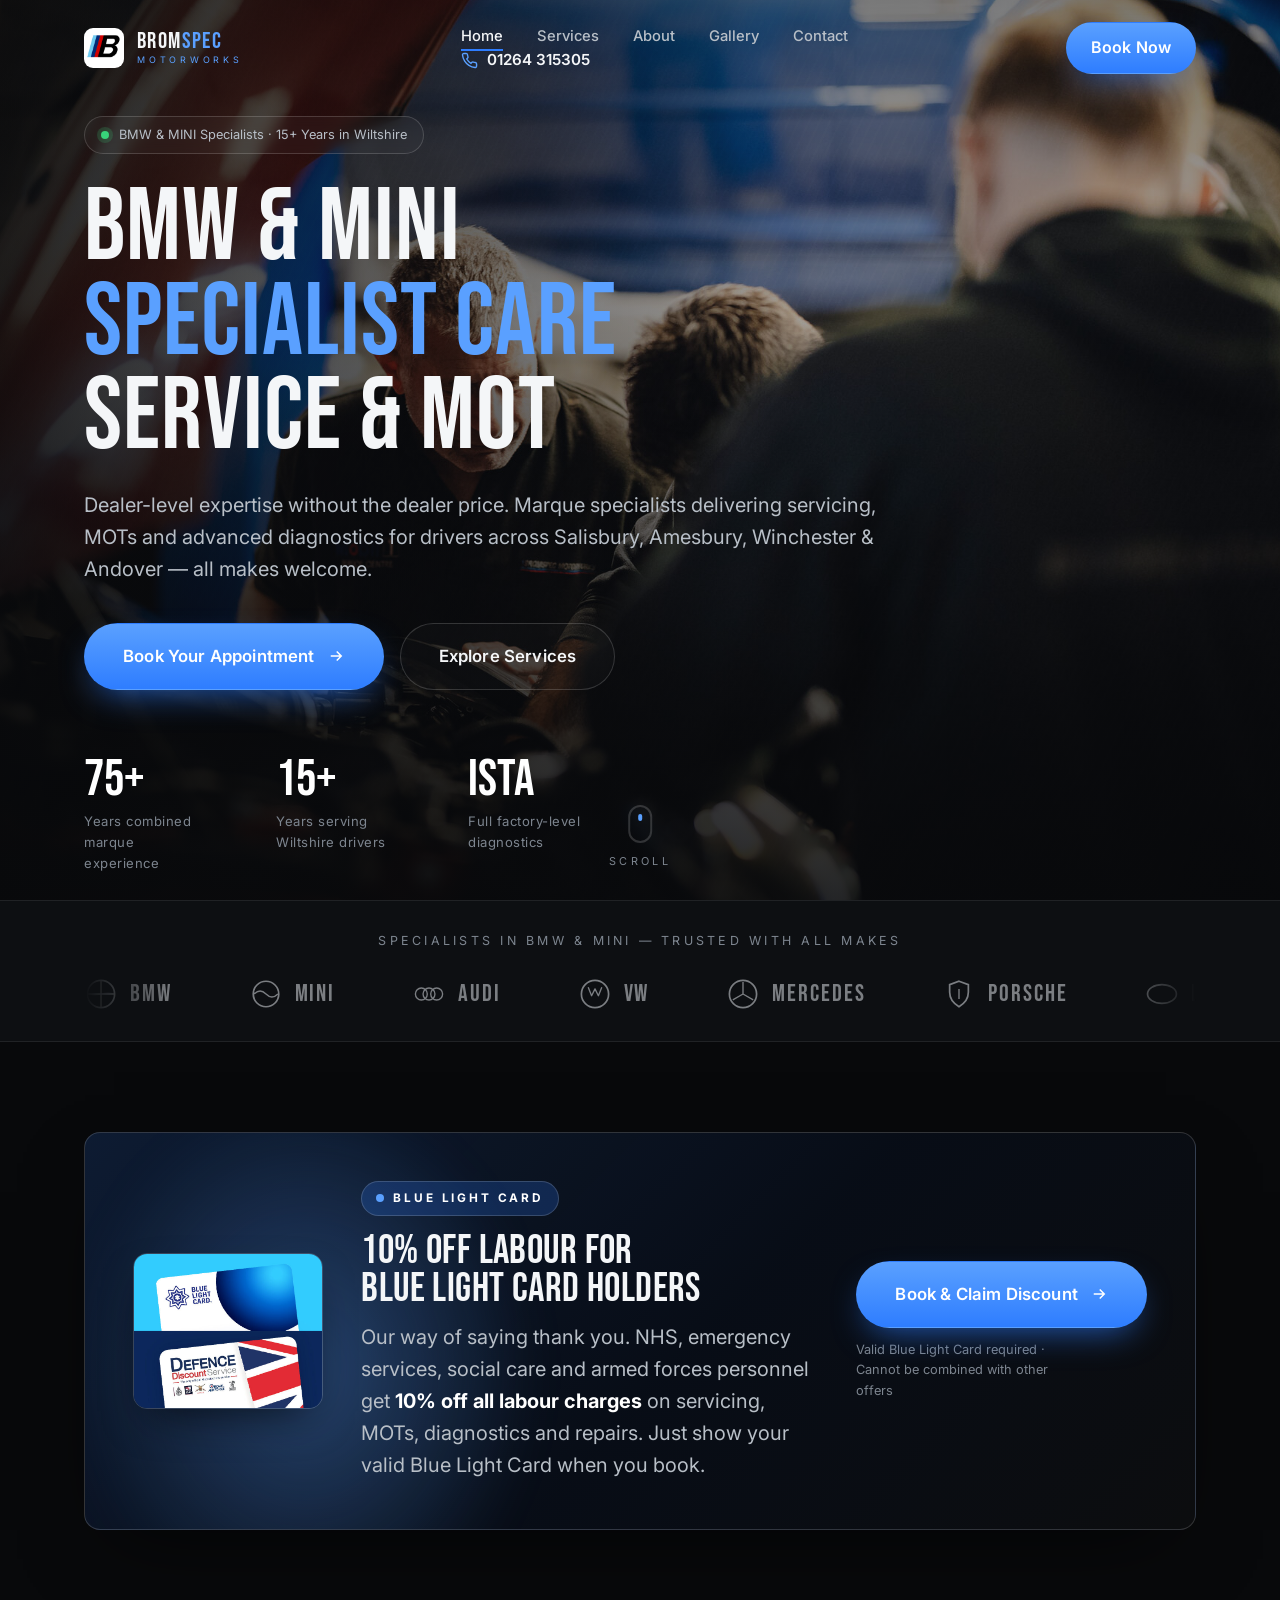
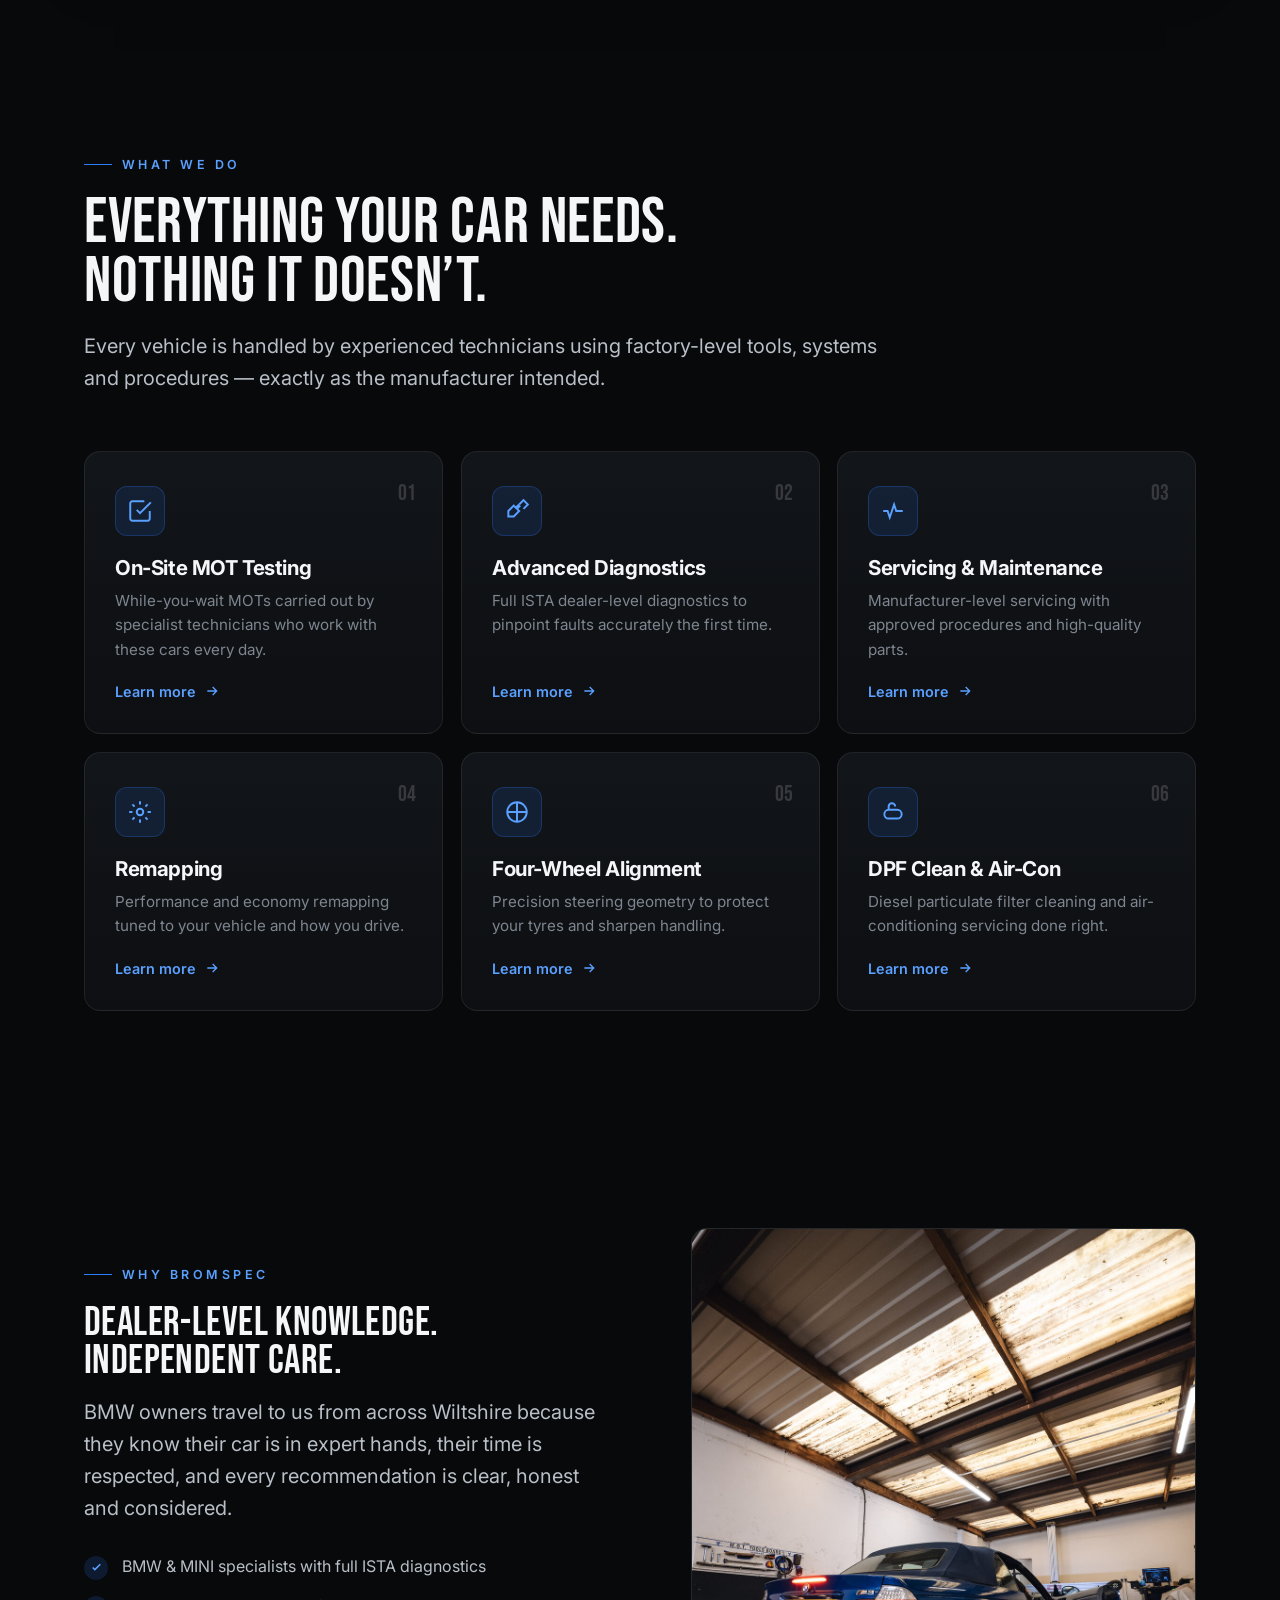
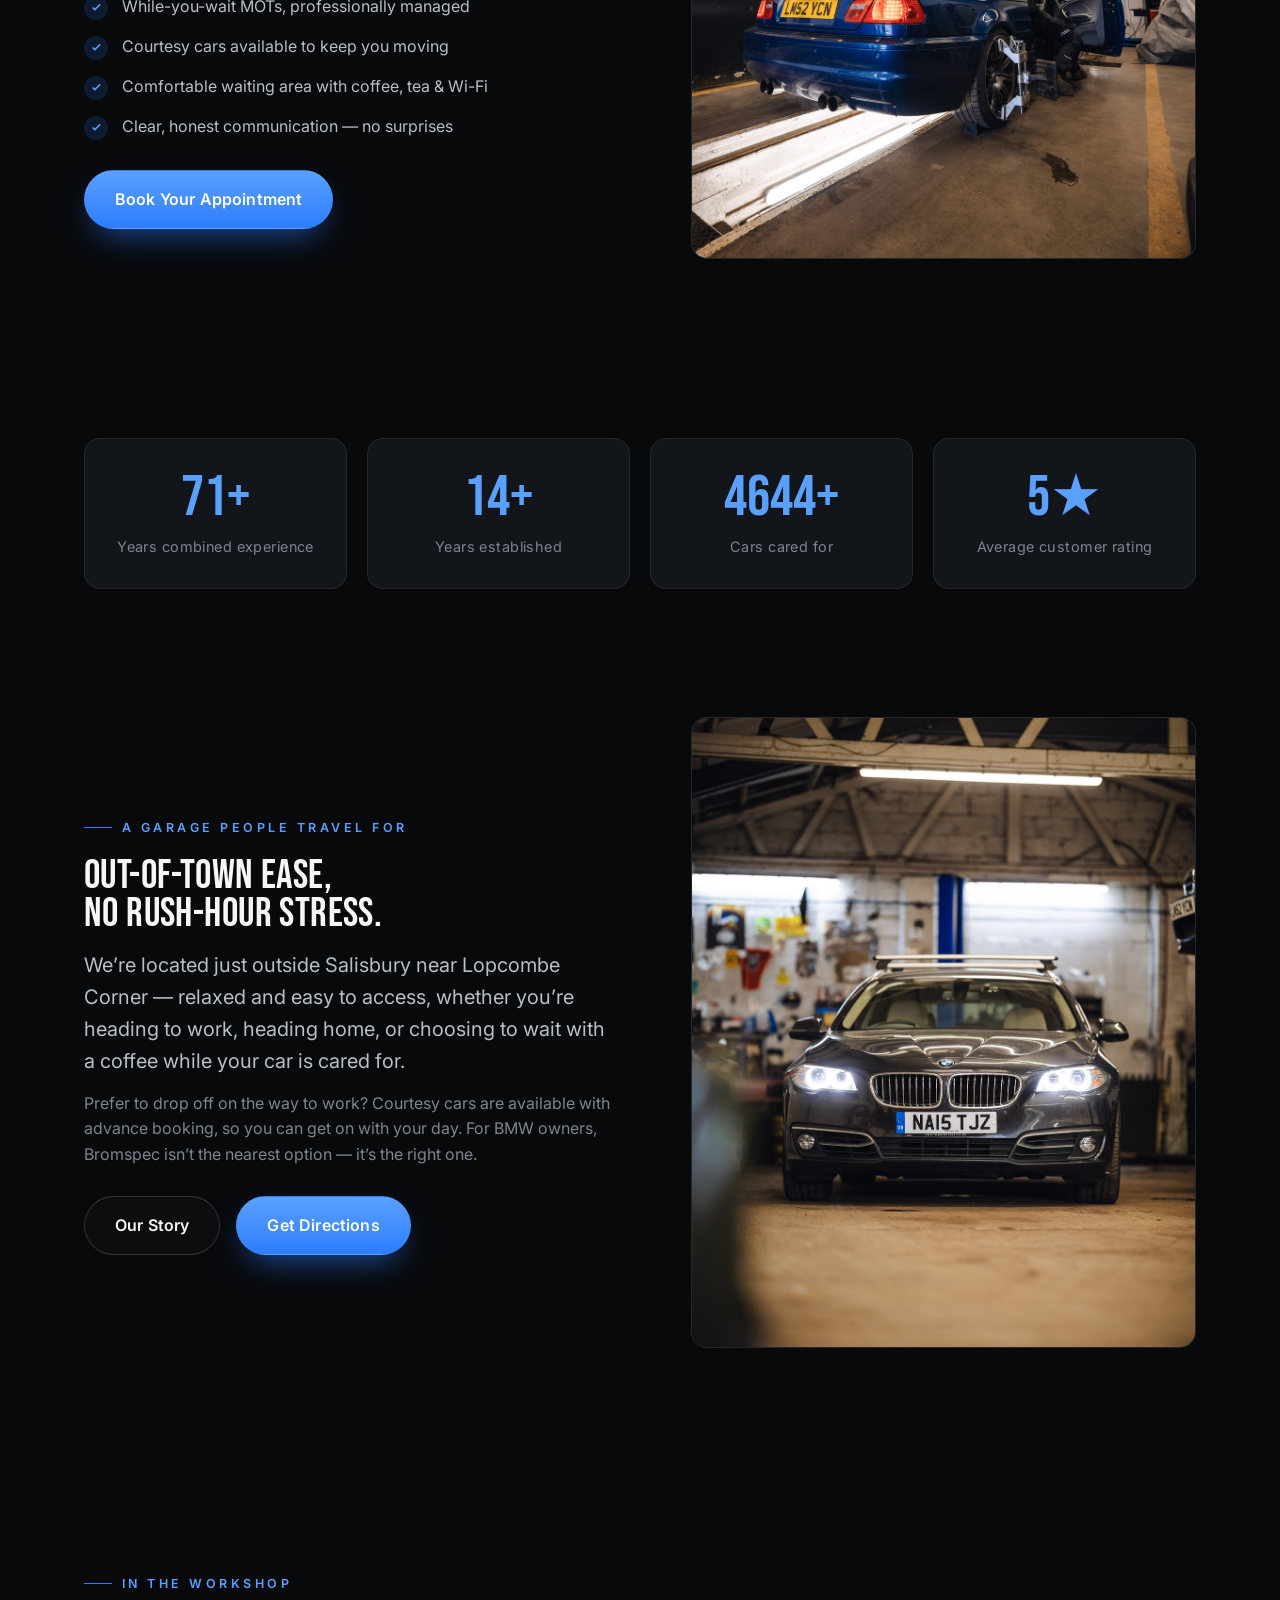
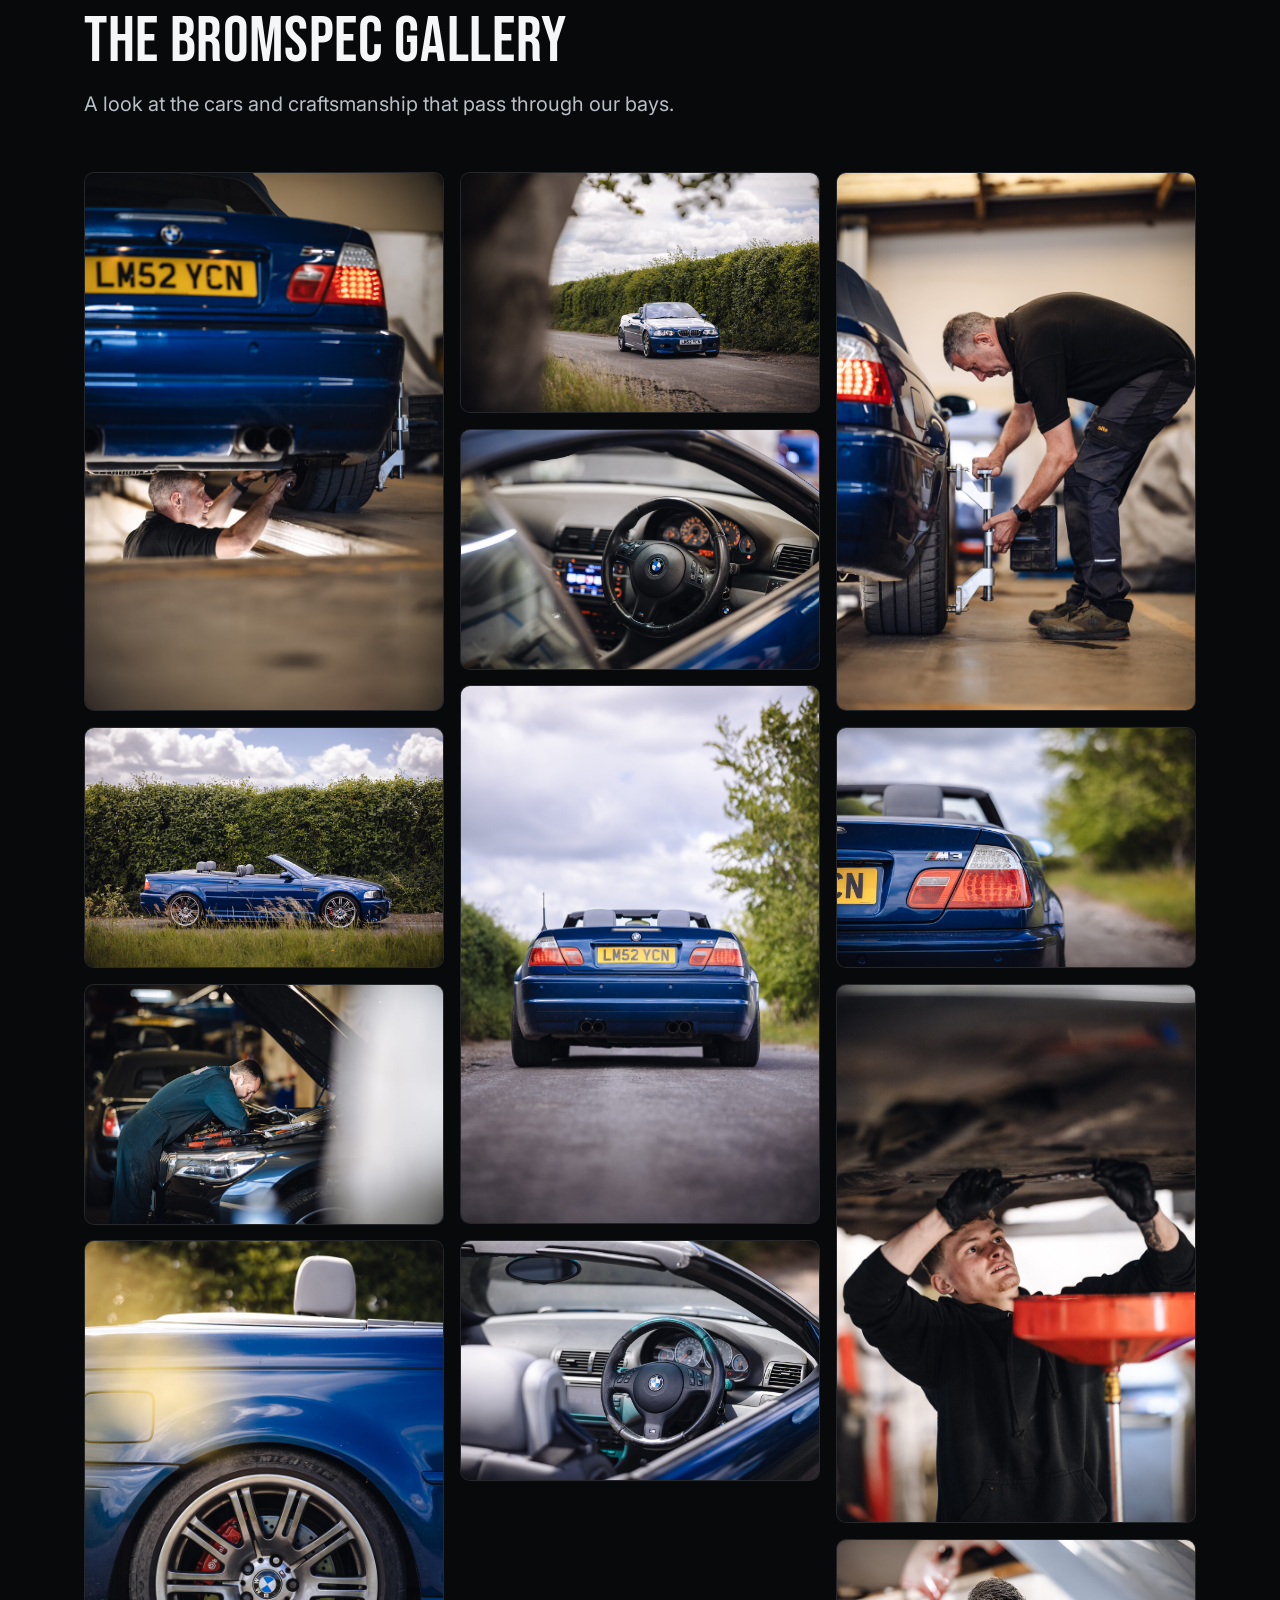
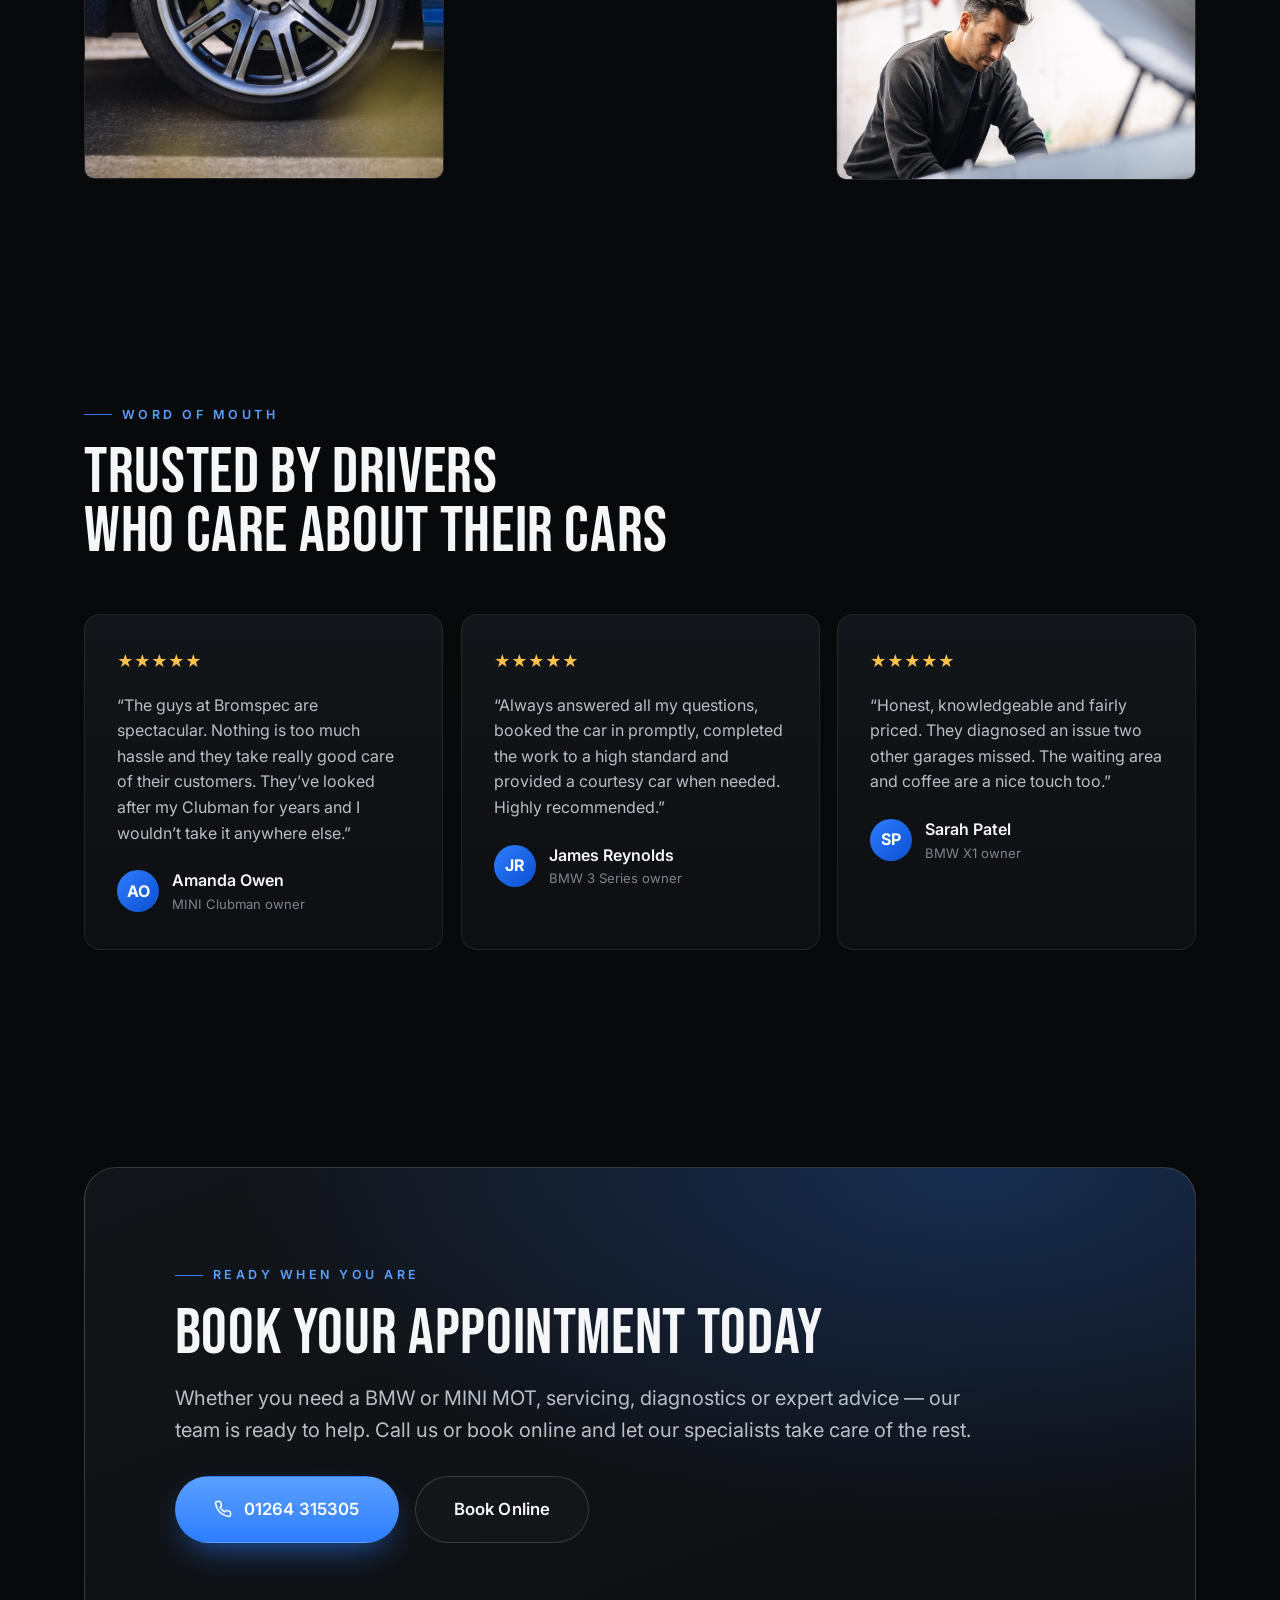
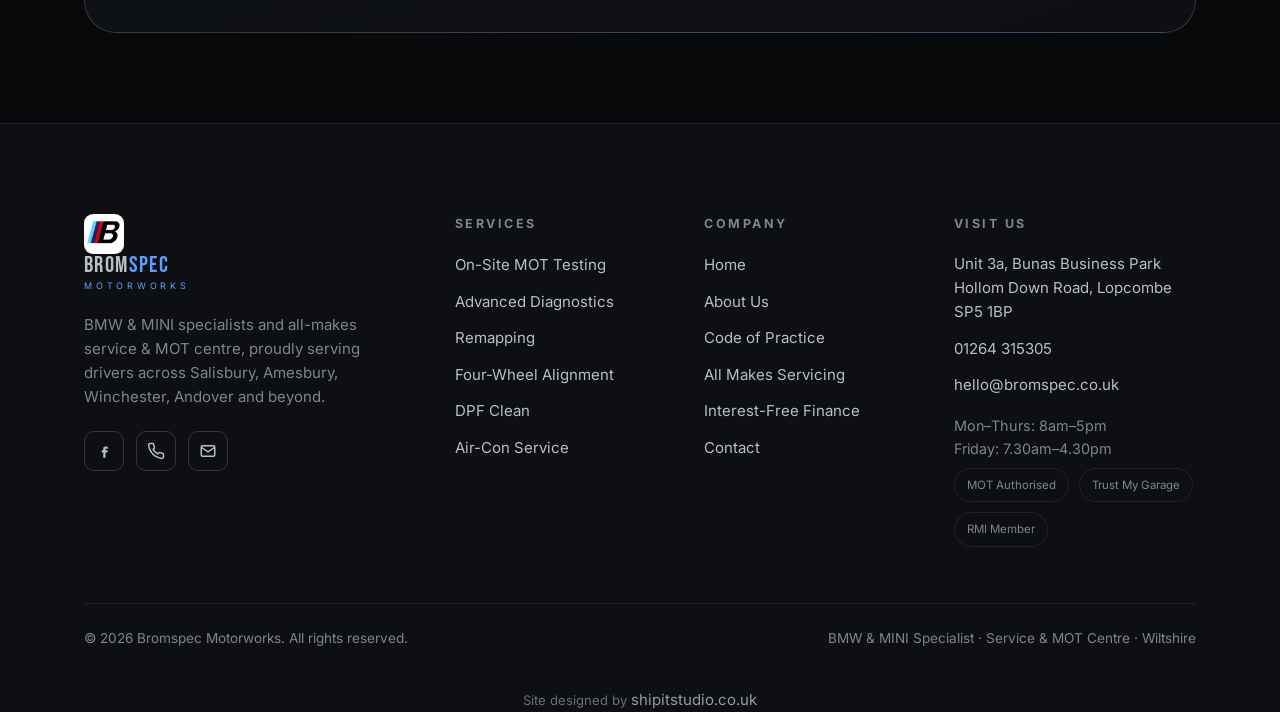
==== commit 4c6a4adb: "Deep-link homepage service cards and footer to dedicated service pages" ====
--- a/index.html
+++ b/index.html
@@ -177,42 +177,42 @@
     </div>
 
     <div class="svc-grid">
-      <a class="svc-card" data-reveal data-reveal-delay="1" href="/services">
+      <a class="svc-card" data-reveal data-reveal-delay="1" href="/on-site-mot-testing">
         <span class="svc-card__num">01</span>
         <span class="svc-card__icon"><svg viewBox="0 0 24 24" fill="none" stroke="currentColor" stroke-width="1.8" aria-hidden="true" focusable="false"><path d="M9 11l3 3L22 4"/><path d="M21 12v7a2 2 0 0 1-2 2H5a2 2 0 0 1-2-2V5a2 2 0 0 1 2-2h11"/></svg></span>
         <h3>On-Site MOT Testing</h3>
         <p>While-you-wait MOTs carried out by specialist technicians who work with these cars every day.</p>
         <span class="svc-card__link">Learn more <svg viewBox="0 0 24 24" fill="none" stroke="currentColor" stroke-width="2" aria-hidden="true" focusable="false"><path d="M5 12h14M13 6l6 6-6 6"/></svg></span>
       </a>
-      <a class="svc-card" data-reveal data-reveal-delay="2" href="/services">
+      <a class="svc-card" data-reveal data-reveal-delay="2" href="/advanced-diagnostics">
         <span class="svc-card__num">02</span>
         <span class="svc-card__icon"><svg viewBox="0 0 24 24" fill="none" stroke="currentColor" stroke-width="1.8" aria-hidden="true" focusable="false"><path d="M14 6l-3 3-2-2-5 5v5h5l5-5-2-2 3-3"/><path d="M14 6l4-4 4 4-4 4"/></svg></span>
         <h3>Advanced Diagnostics</h3>
         <p>Full ISTA dealer-level diagnostics to pinpoint faults accurately the first time.</p>
         <span class="svc-card__link">Learn more <svg viewBox="0 0 24 24" fill="none" stroke="currentColor" stroke-width="2" aria-hidden="true" focusable="false"><path d="M5 12h14M13 6l6 6-6 6"/></svg></span>
       </a>
-      <a class="svc-card" data-reveal data-reveal-delay="3" href="/services">
+      <a class="svc-card" data-reveal data-reveal-delay="3" href="/all-makes-servicing">
         <span class="svc-card__num">03</span>
         <span class="svc-card__icon"><svg viewBox="0 0 24 24" fill="none" stroke="currentColor" stroke-width="1.8" aria-hidden="true" focusable="false"><path d="M3 12h4l2 6 4-12 2 6h6"/></svg></span>
         <h3>Servicing &amp; Maintenance</h3>
         <p>Manufacturer-level servicing with approved procedures and high-quality parts.</p>
         <span class="svc-card__link">Learn more <svg viewBox="0 0 24 24" fill="none" stroke="currentColor" stroke-width="2" aria-hidden="true" focusable="false"><path d="M5 12h14M13 6l6 6-6 6"/></svg></span>
       </a>
-      <a class="svc-card" data-reveal data-reveal-delay="1" href="/services">
+      <a class="svc-card" data-reveal data-reveal-delay="1" href="/remapping">
         <span class="svc-card__num">04</span>
         <span class="svc-card__icon"><svg viewBox="0 0 24 24" fill="none" stroke="currentColor" stroke-width="1.8" aria-hidden="true" focusable="false"><circle cx="12" cy="12" r="3"/><path d="M12 2v3M12 19v3M2 12h3M19 12h3M5 5l2 2M17 17l2 2M19 5l-2 2M7 17l-2 2"/></svg></span>
         <h3>Remapping</h3>
         <p>Performance and economy remapping tuned to your vehicle and how you drive.</p>
         <span class="svc-card__link">Learn more <svg viewBox="0 0 24 24" fill="none" stroke="currentColor" stroke-width="2" aria-hidden="true" focusable="false"><path d="M5 12h14M13 6l6 6-6 6"/></svg></span>
       </a>
-      <a class="svc-card" data-reveal data-reveal-delay="2" href="/services">
+      <a class="svc-card" data-reveal data-reveal-delay="2" href="/four-wheel-alignment">
         <span class="svc-card__num">05</span>
         <span class="svc-card__icon"><svg viewBox="0 0 24 24" fill="none" stroke="currentColor" stroke-width="1.8" aria-hidden="true" focusable="false"><circle cx="12" cy="12" r="9"/><path d="M12 3v18M3 12h18"/></svg></span>
         <h3>Four-Wheel Alignment</h3>
         <p>Precision steering geometry to protect your tyres and sharpen handling.</p>
         <span class="svc-card__link">Learn more <svg viewBox="0 0 24 24" fill="none" stroke="currentColor" stroke-width="2" aria-hidden="true" focusable="false"><path d="M5 12h14M13 6l6 6-6 6"/></svg></span>
       </a>
-      <a class="svc-card" data-reveal data-reveal-delay="3" href="/services">
+      <a class="svc-card" data-reveal data-reveal-delay="3" href="/dpf-clean">
         <span class="svc-card__num">06</span>
         <span class="svc-card__icon"><svg viewBox="0 0 24 24" fill="none" stroke="currentColor" stroke-width="1.8" aria-hidden="true" focusable="false"><path d="M4 14a4 4 0 0 1 4-4h8a4 4 0 0 1 0 8H8a4 4 0 0 1-4-4Z"/><path d="M8 10V7a3 3 0 0 1 6 0"/></svg></span>
         <h3>DPF Clean &amp; Air-Con</h3>
@@ -367,12 +367,12 @@
       <div>
         <h5>Services</h5>
         <ul>
-          <li><a href="/services">On-Site MOT Testing</a></li>
-          <li><a href="/services">Advanced Diagnostics</a></li>
-          <li><a href="/services">Remapping</a></li>
-          <li><a href="/services">Four-Wheel Alignment</a></li>
-          <li><a href="/services">DPF Clean</a></li>
-          <li><a href="/services">Air-Con Service</a></li>
+          <li><a href="/on-site-mot-testing">On-Site MOT Testing</a></li>
+          <li><a href="/advanced-diagnostics">Advanced Diagnostics</a></li>
+          <li><a href="/remapping">Remapping</a></li>
+          <li><a href="/four-wheel-alignment">Four-Wheel Alignment</a></li>
+          <li><a href="/dpf-clean">DPF Clean</a></li>
+          <li><a href="/air-con-service">Air-Con Service</a></li>
         </ul>
       </div>
       <div>
@@ -381,8 +381,8 @@
           <li><a href="/">Home</a></li>
           <li><a href="/about">About Us</a></li>
           <li><a href="/about#code">Code of Practice</a></li>
-          <li><a href="/services">All Makes Servicing</a></li>
-          <li><a href="/contact">Interest-Free Finance</a></li>
+          <li><a href="/all-makes-servicing">All Makes Servicing</a></li>
+          <li><a href="/interest-free-finance">Interest-Free Finance</a></li>
           <li><a href="/contact">Contact</a></li>
         </ul>
       </div>
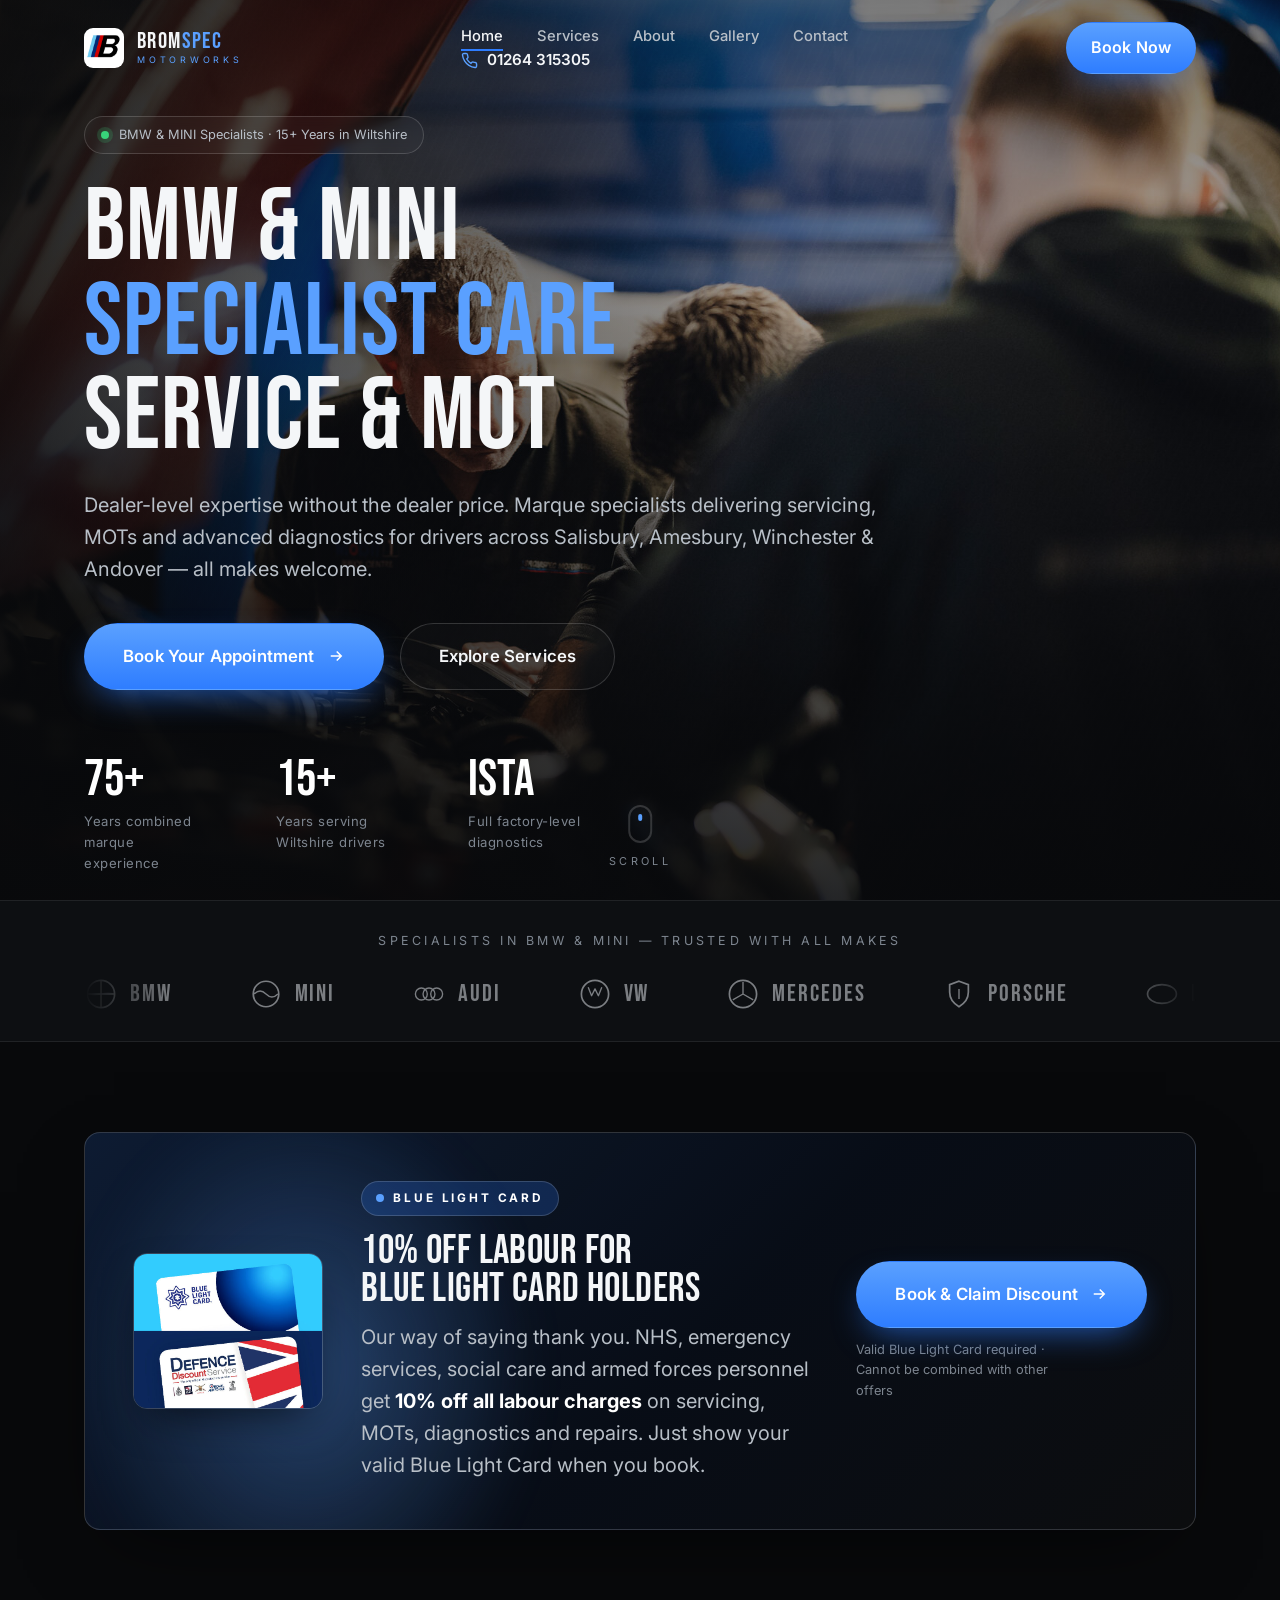
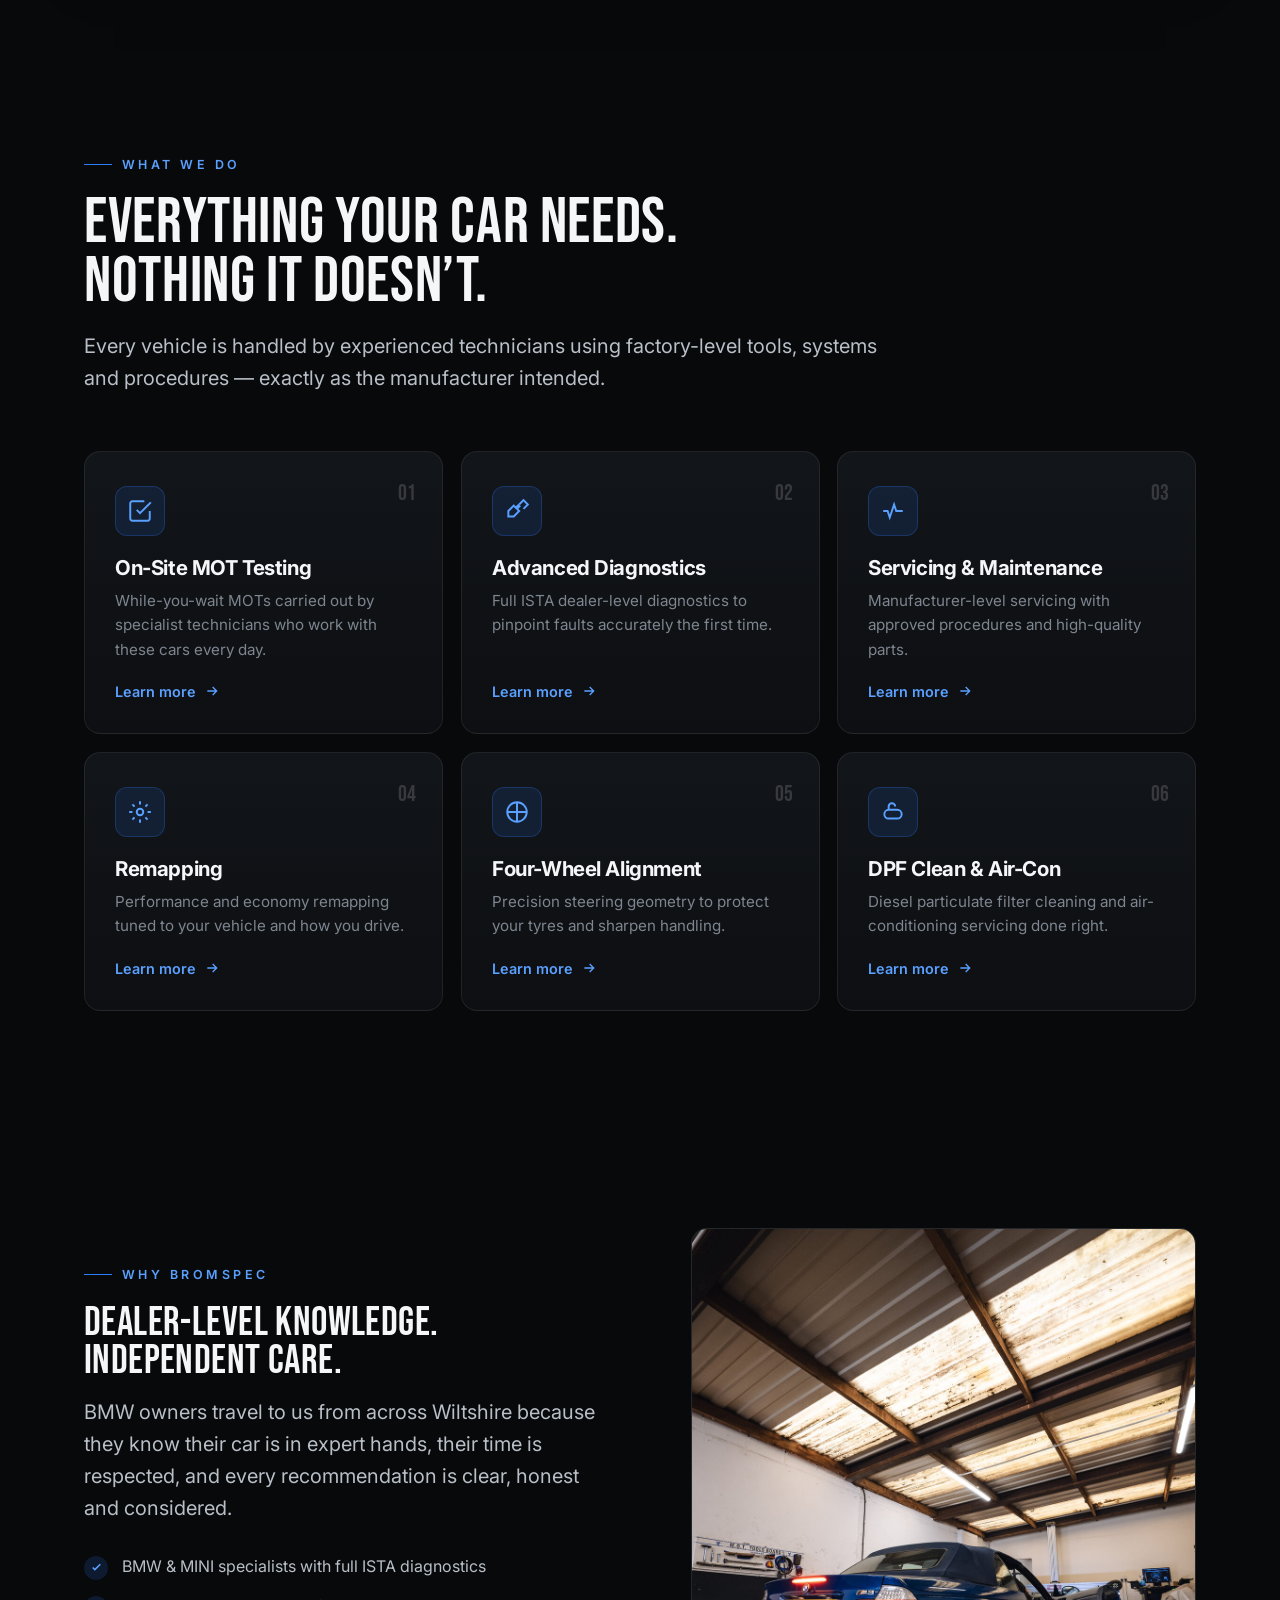
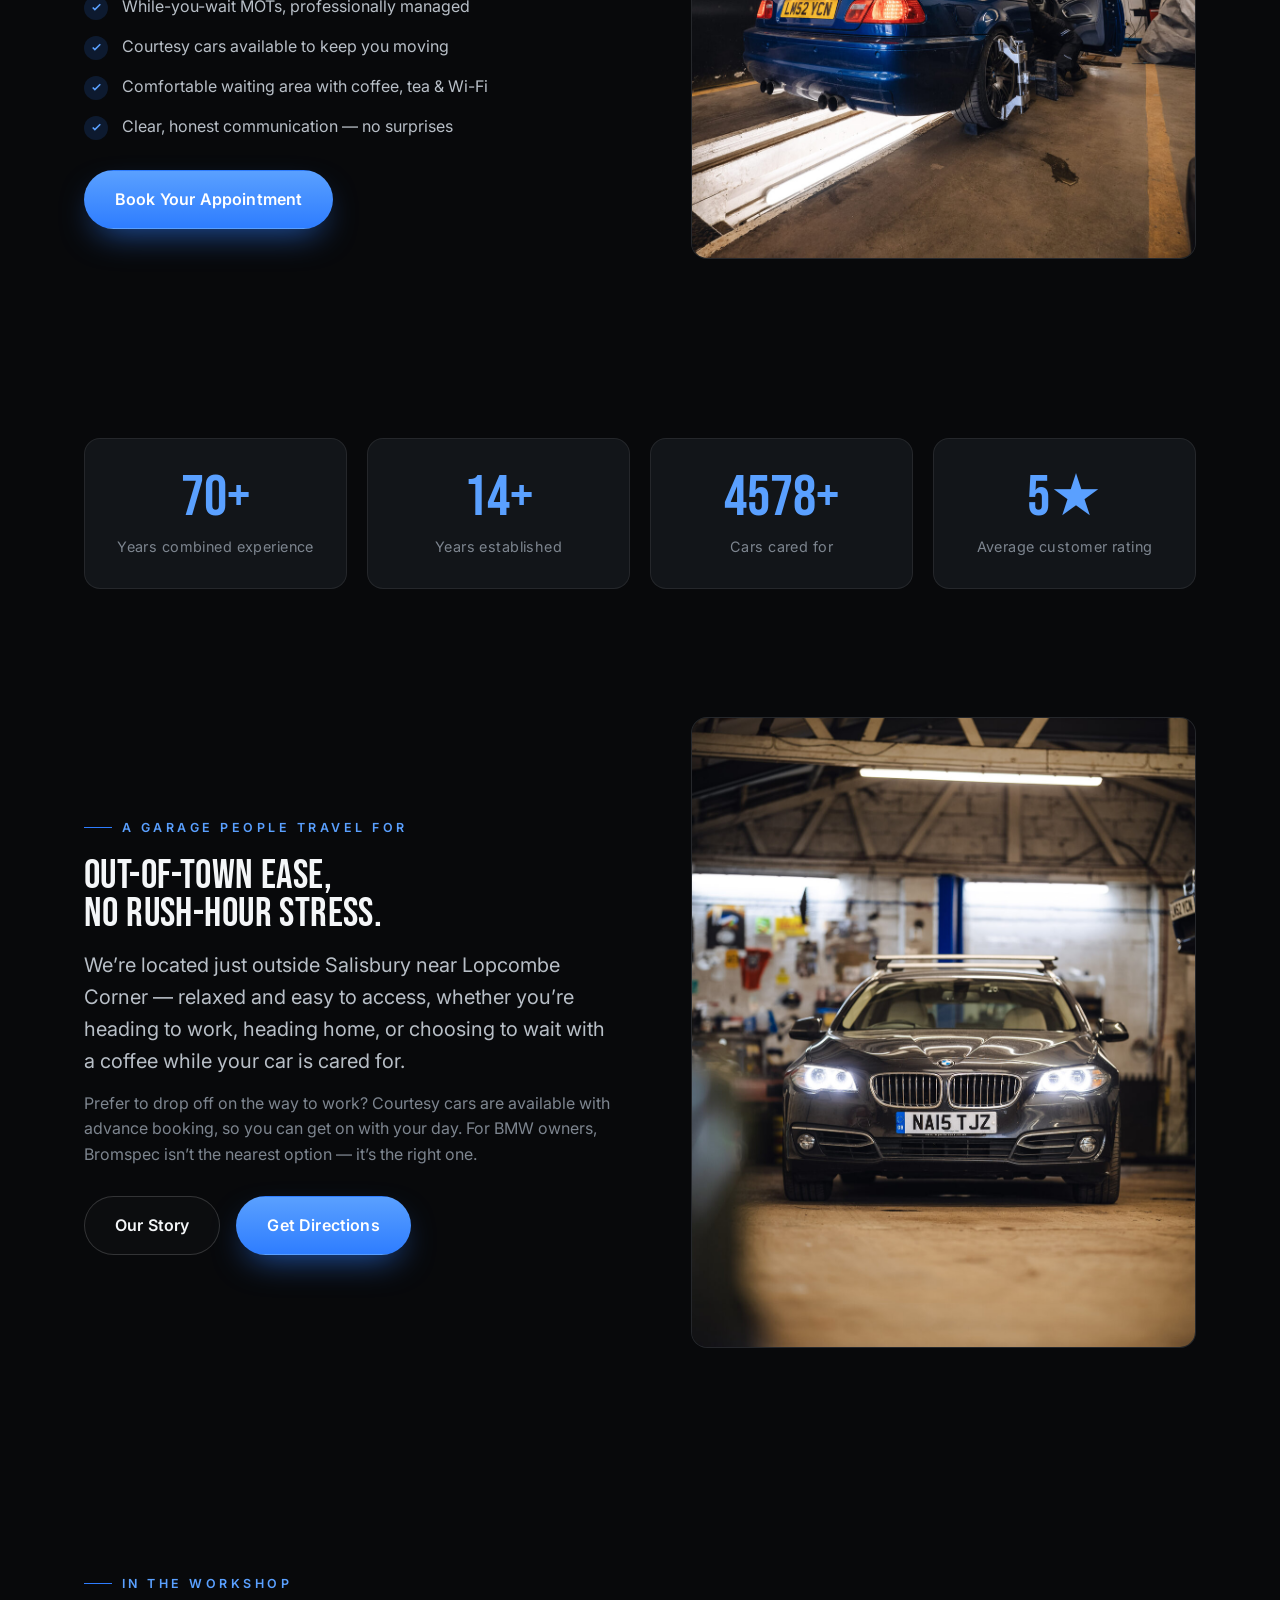
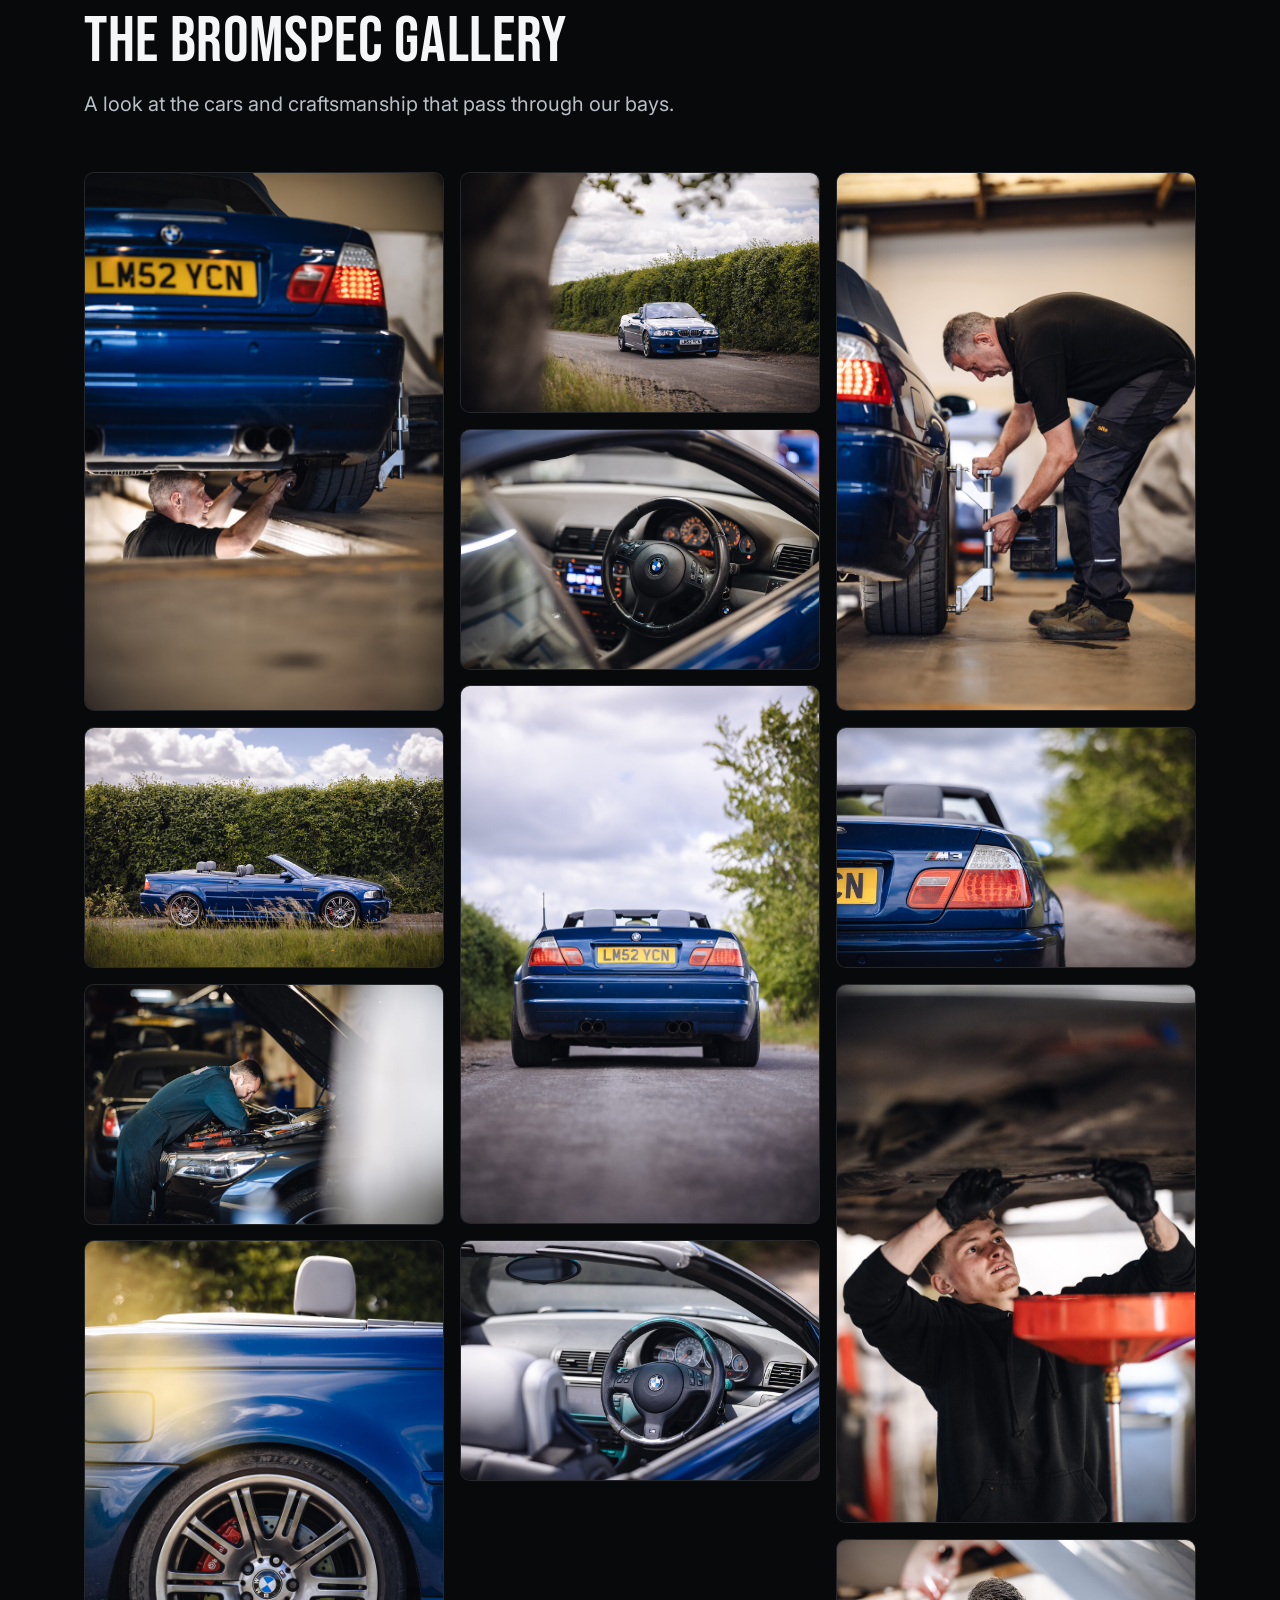
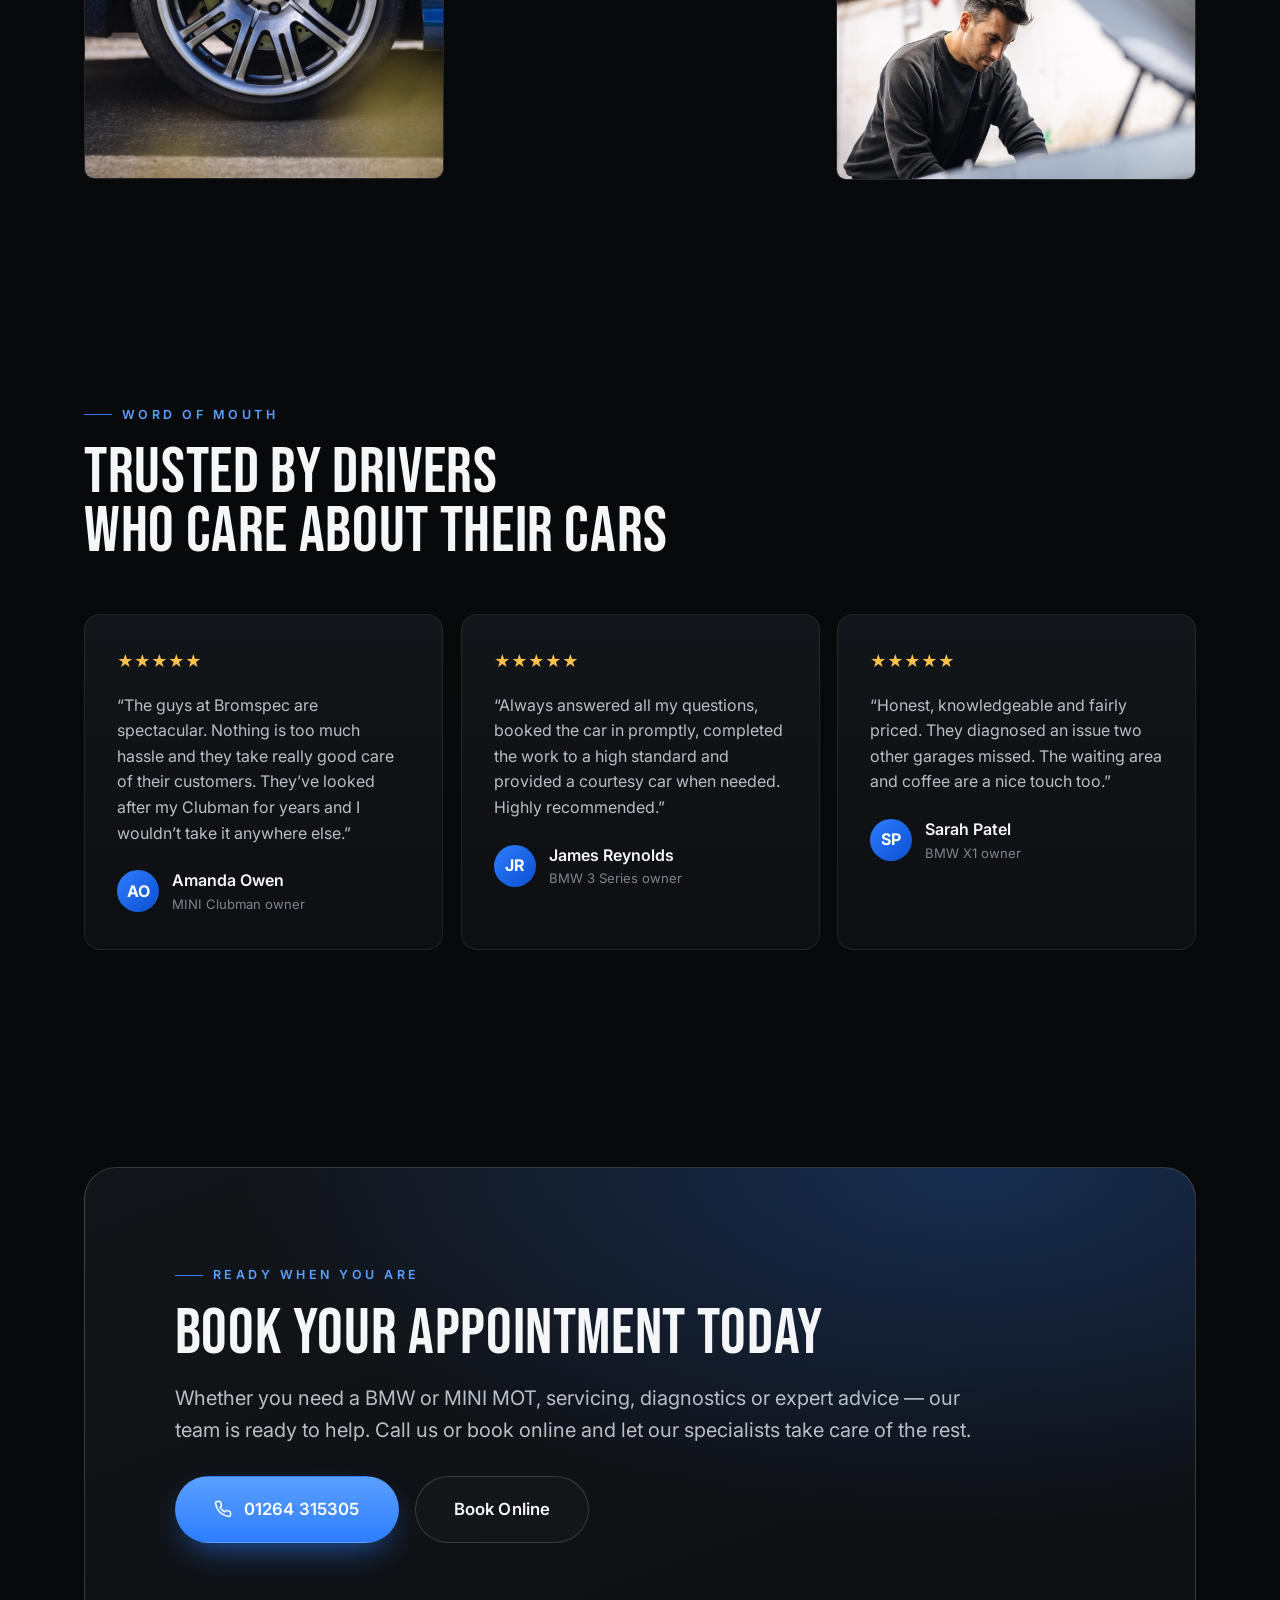
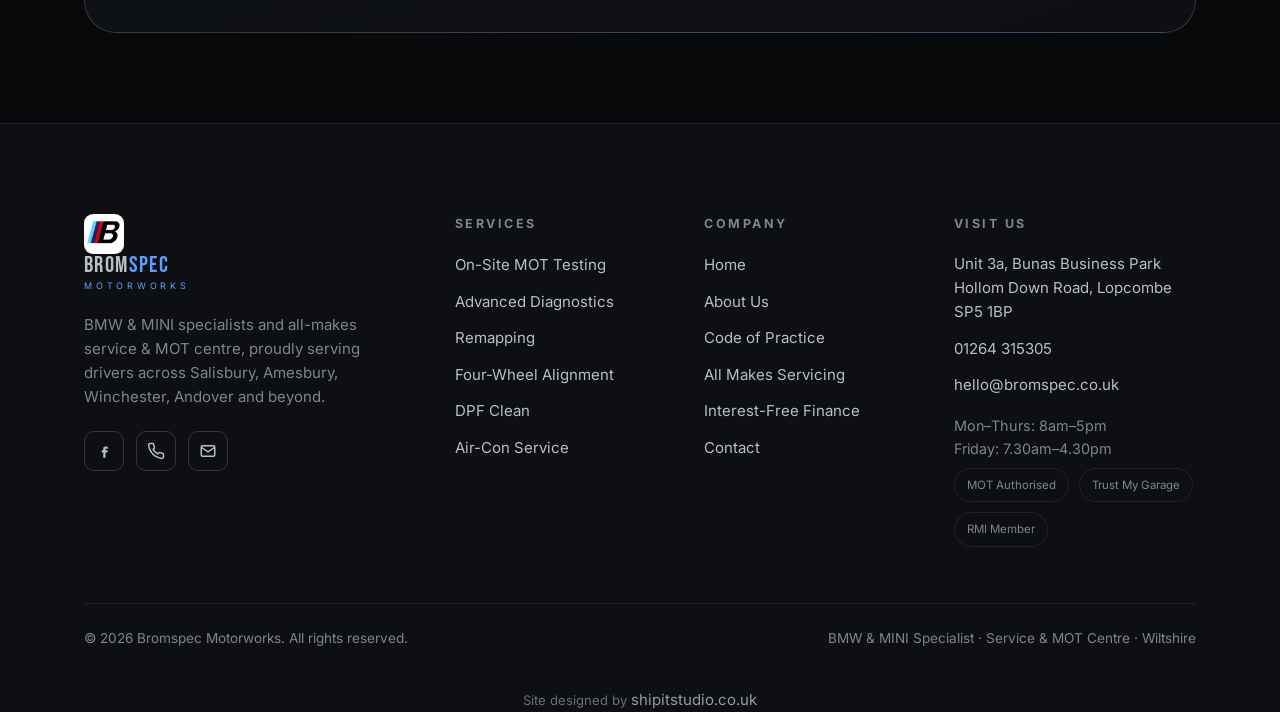
==== commit 0ff5d57b: "SEO: unify business @id across homepage and services JSON-LD" ====
--- a/index.html
+++ b/index.html
@@ -38,7 +38,7 @@
   "name": "Bromspec Motorworks",
   "image": "https://www.bromspec.co.uk/images/hero.jpg",
   "logo": "https://www.bromspec.co.uk/images/logo.png",
-  "@id": "https://www.bromspec.co.uk/",
+  "@id": "https://www.bromspec.co.uk/#business",
   "url": "https://www.bromspec.co.uk/",
   "telephone": "+44 1264 315305",
   "email": "hello@bromspec.co.uk",
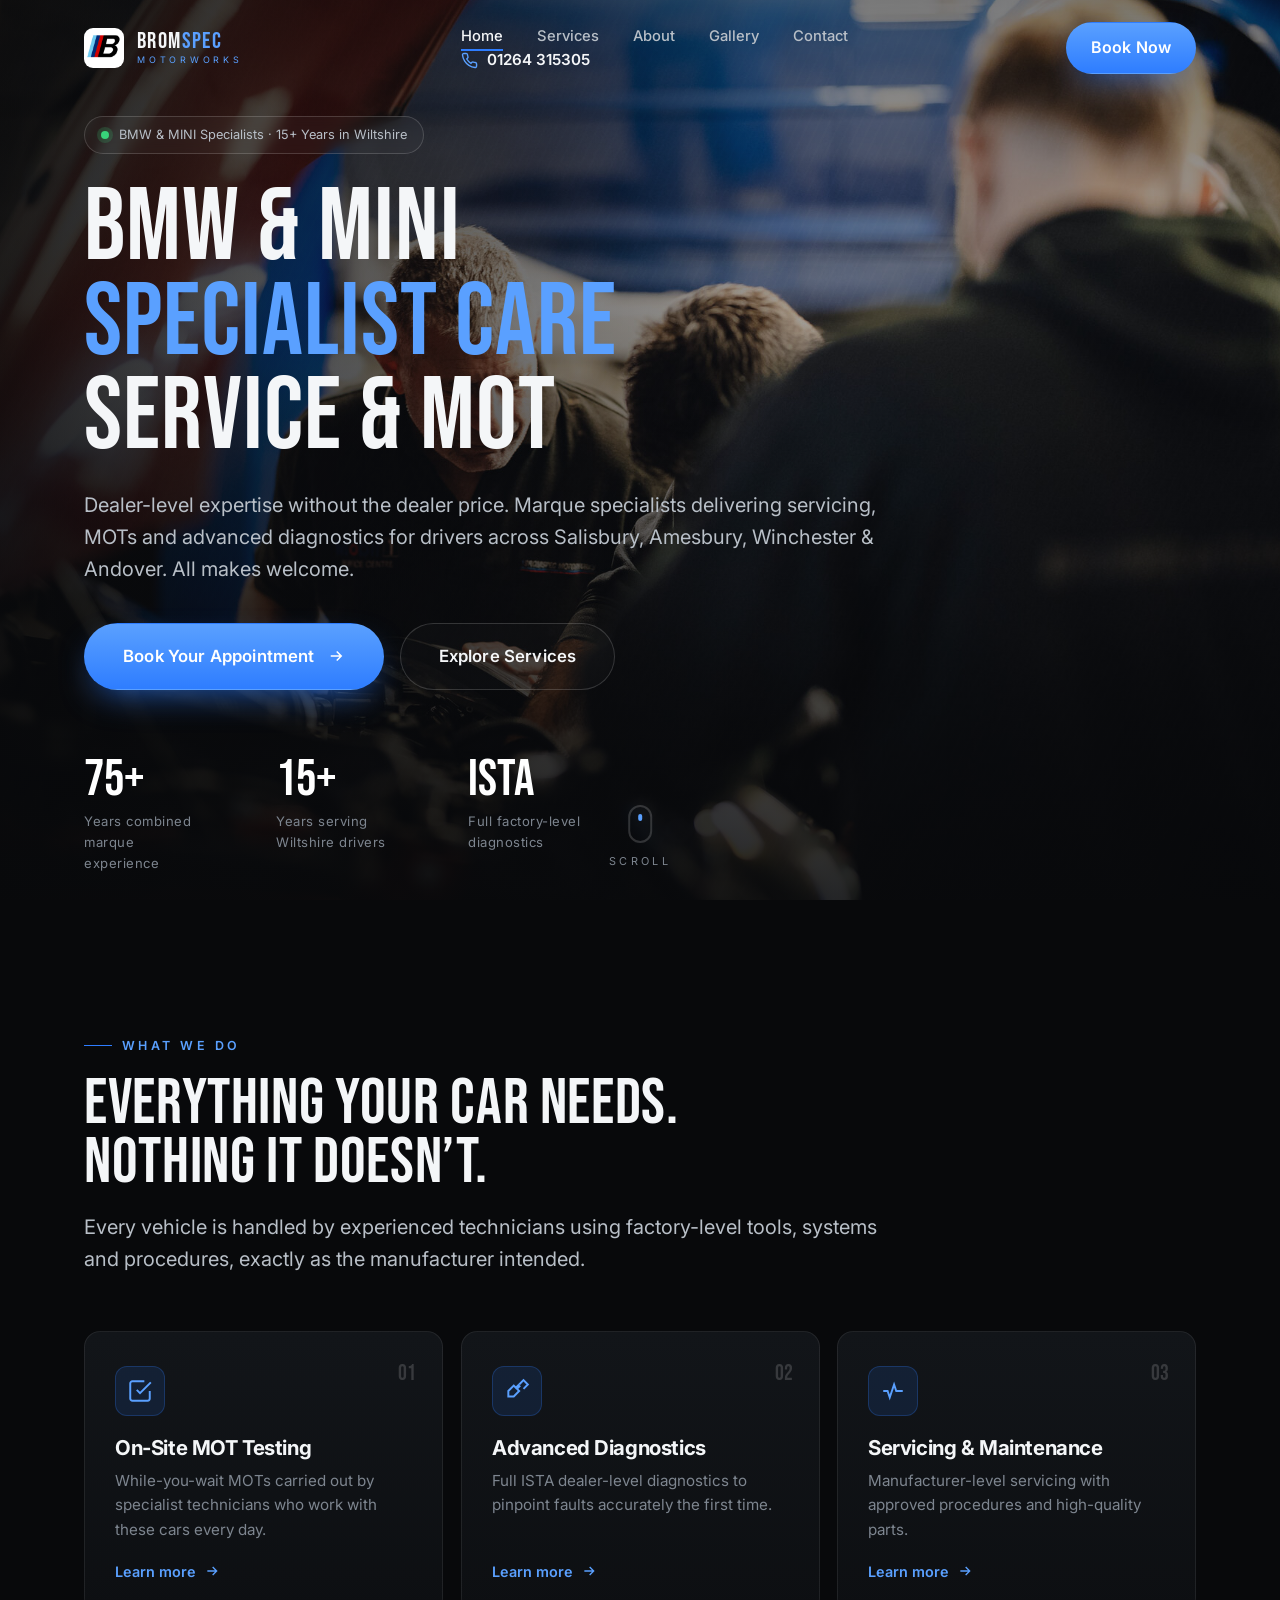
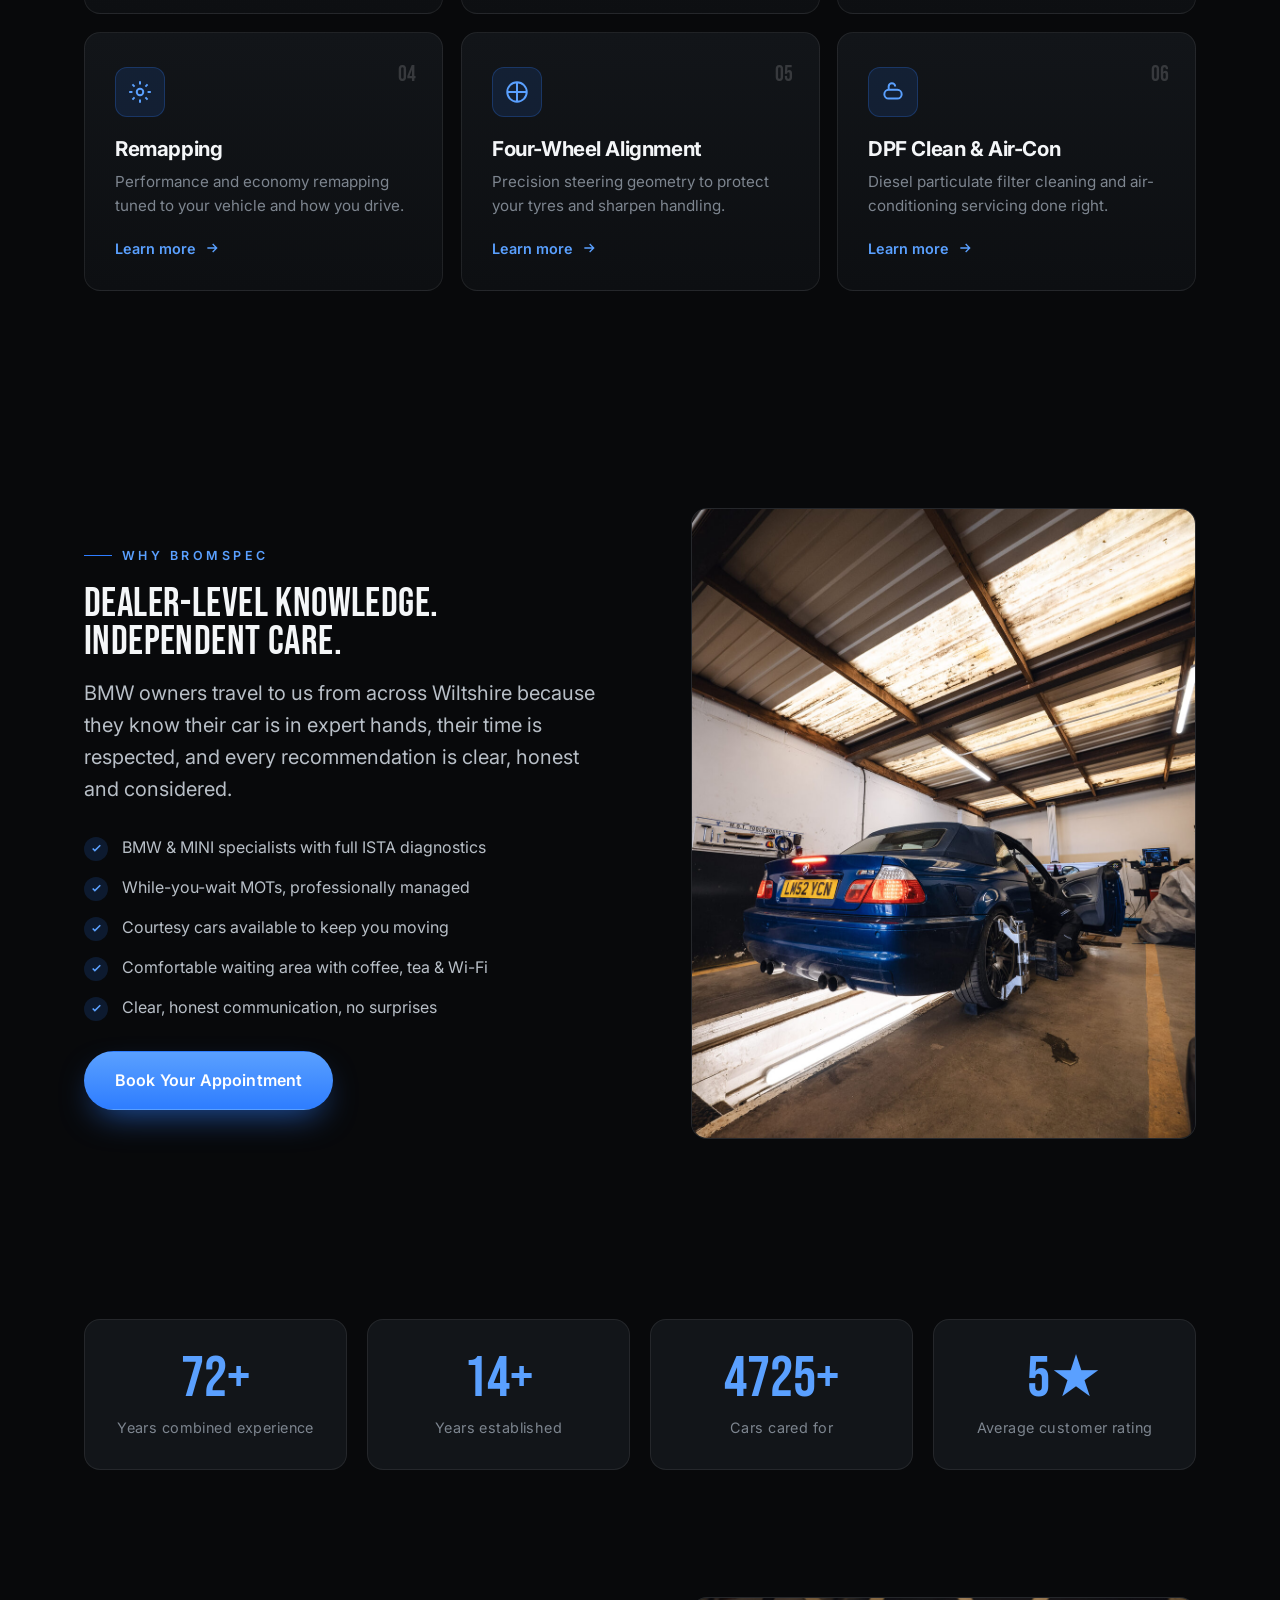
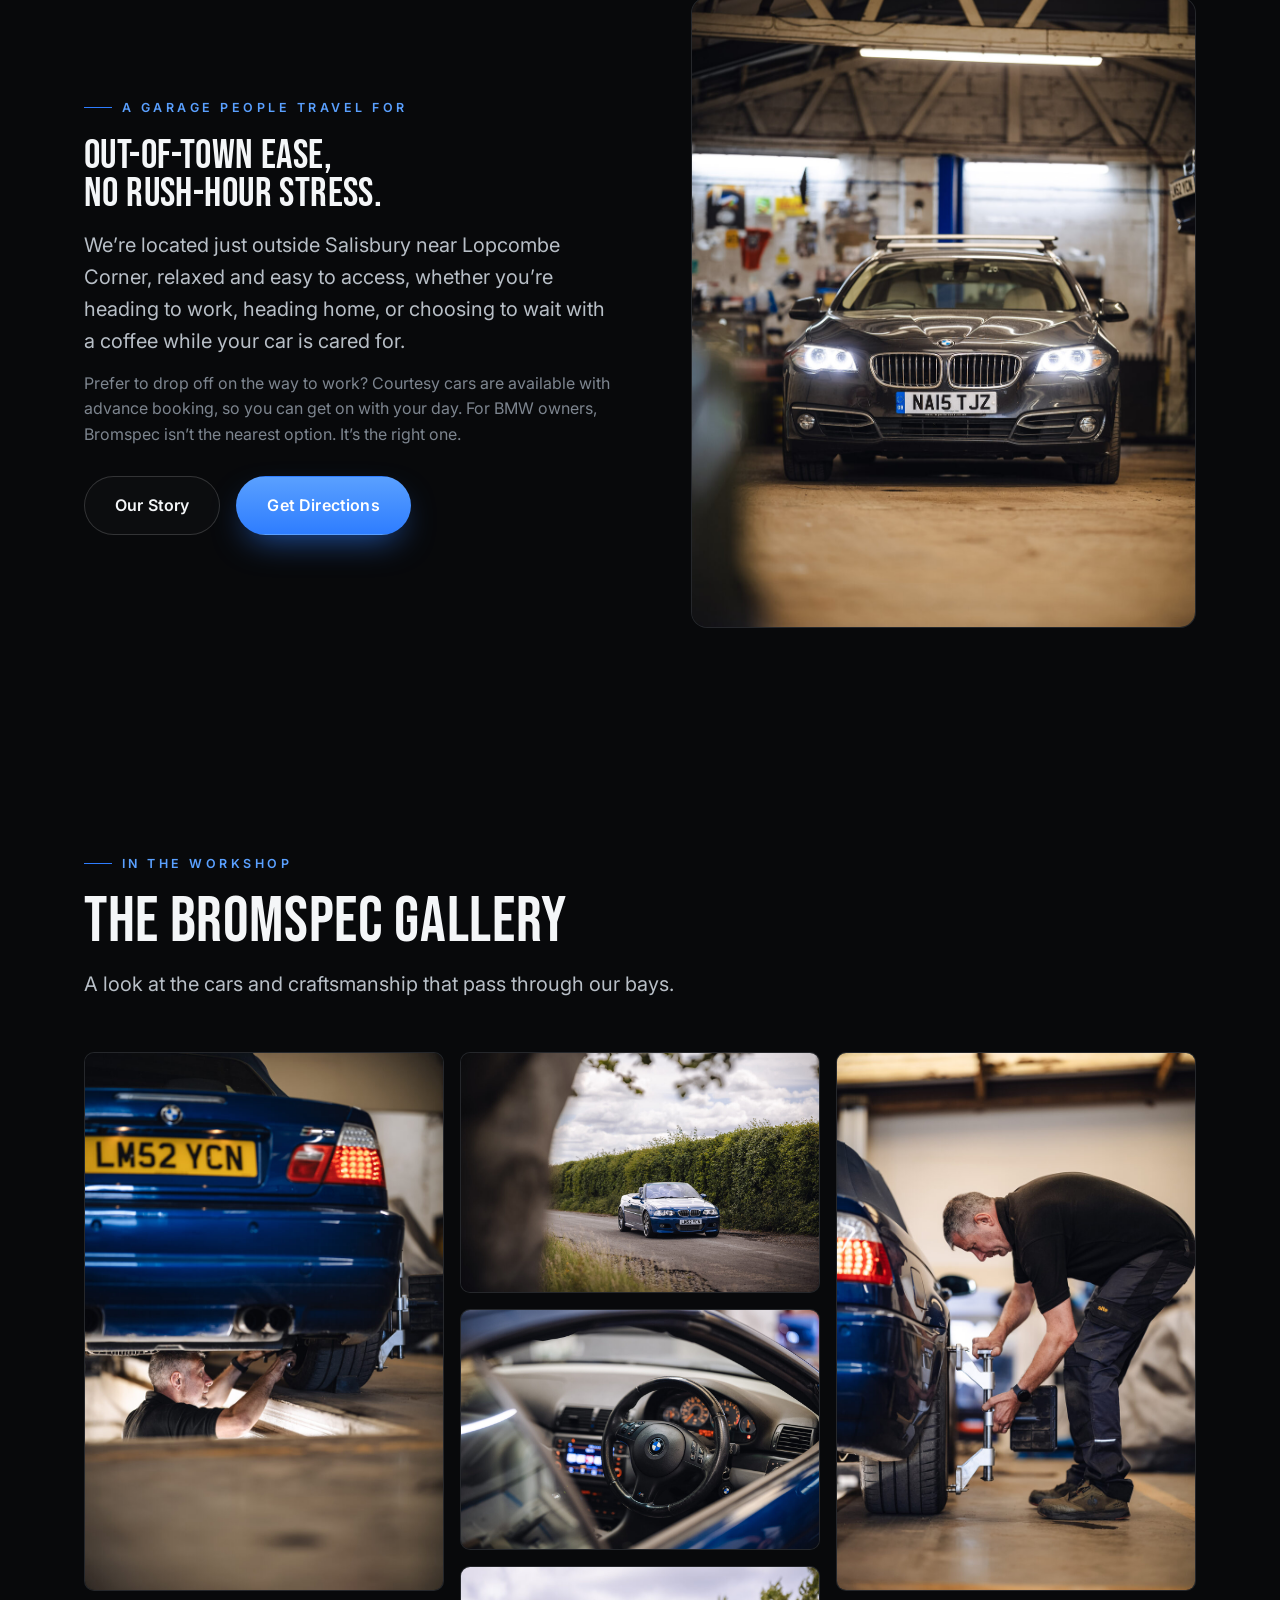
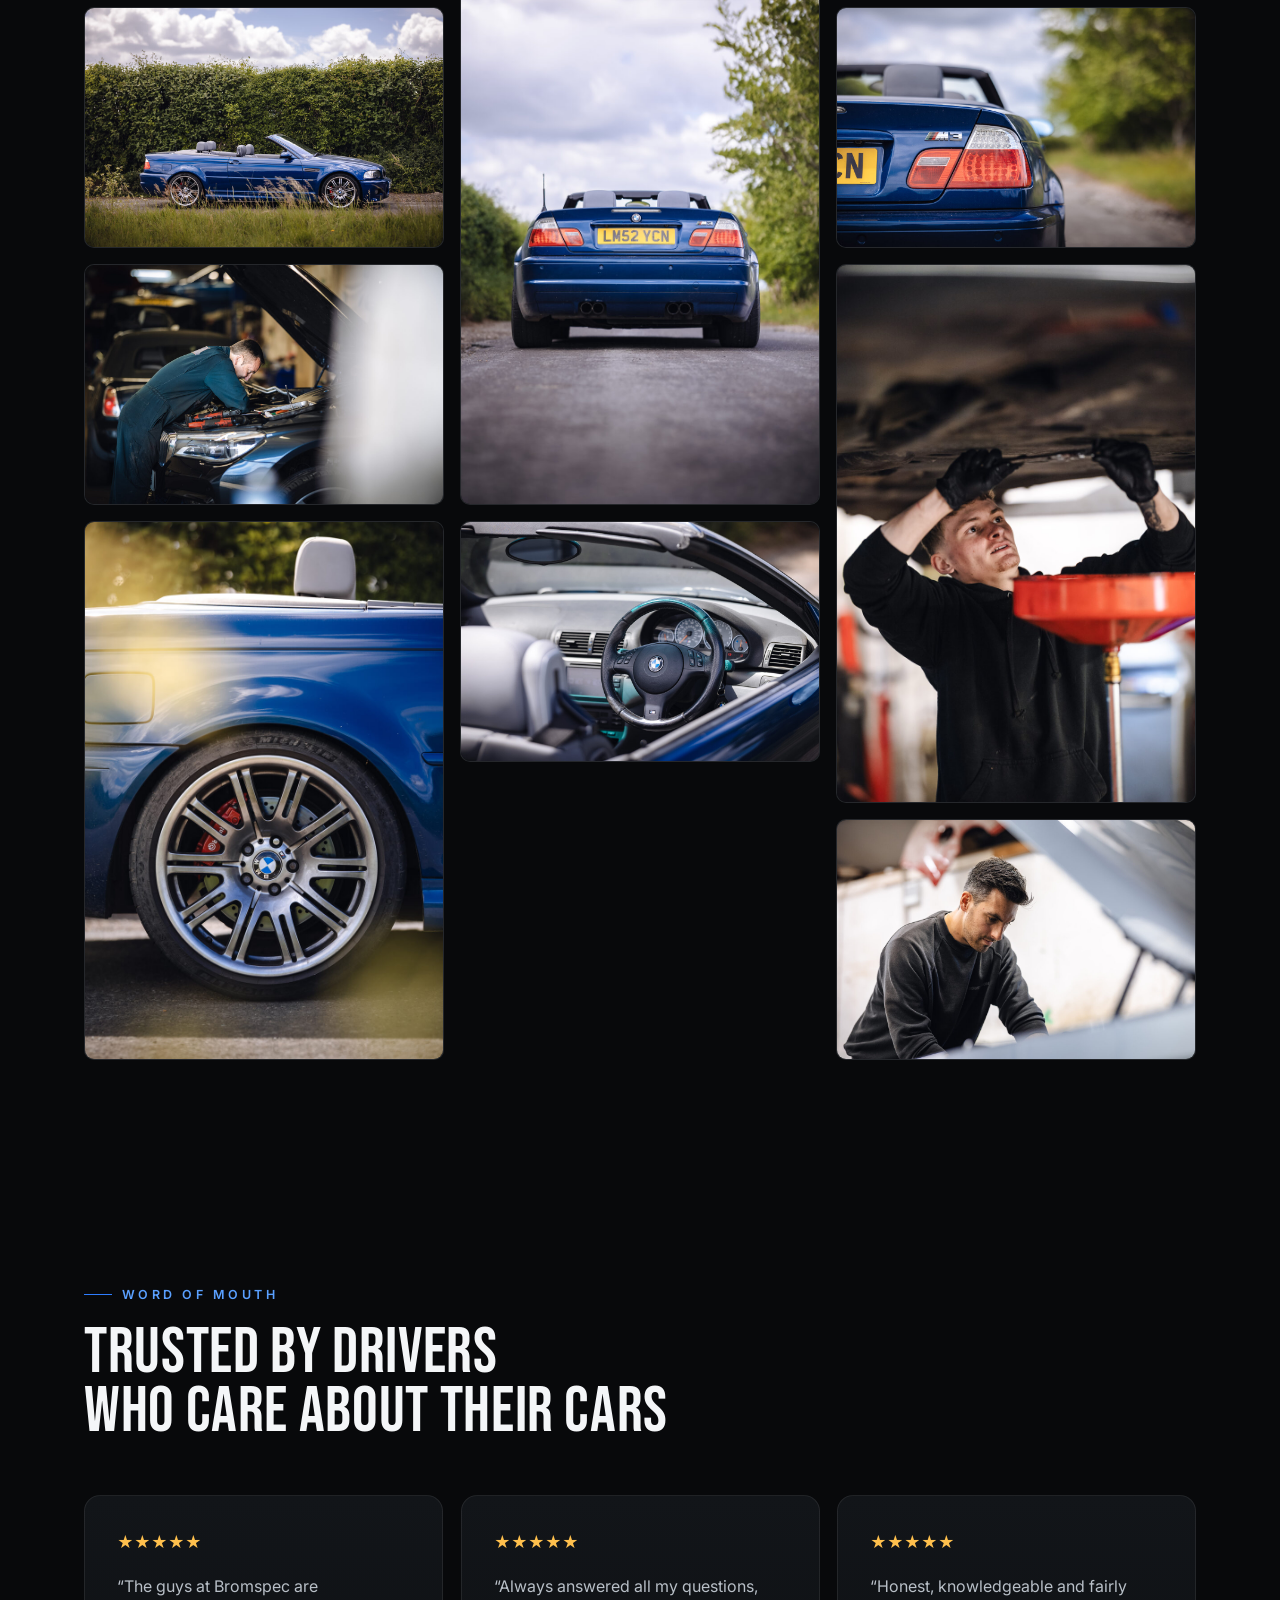
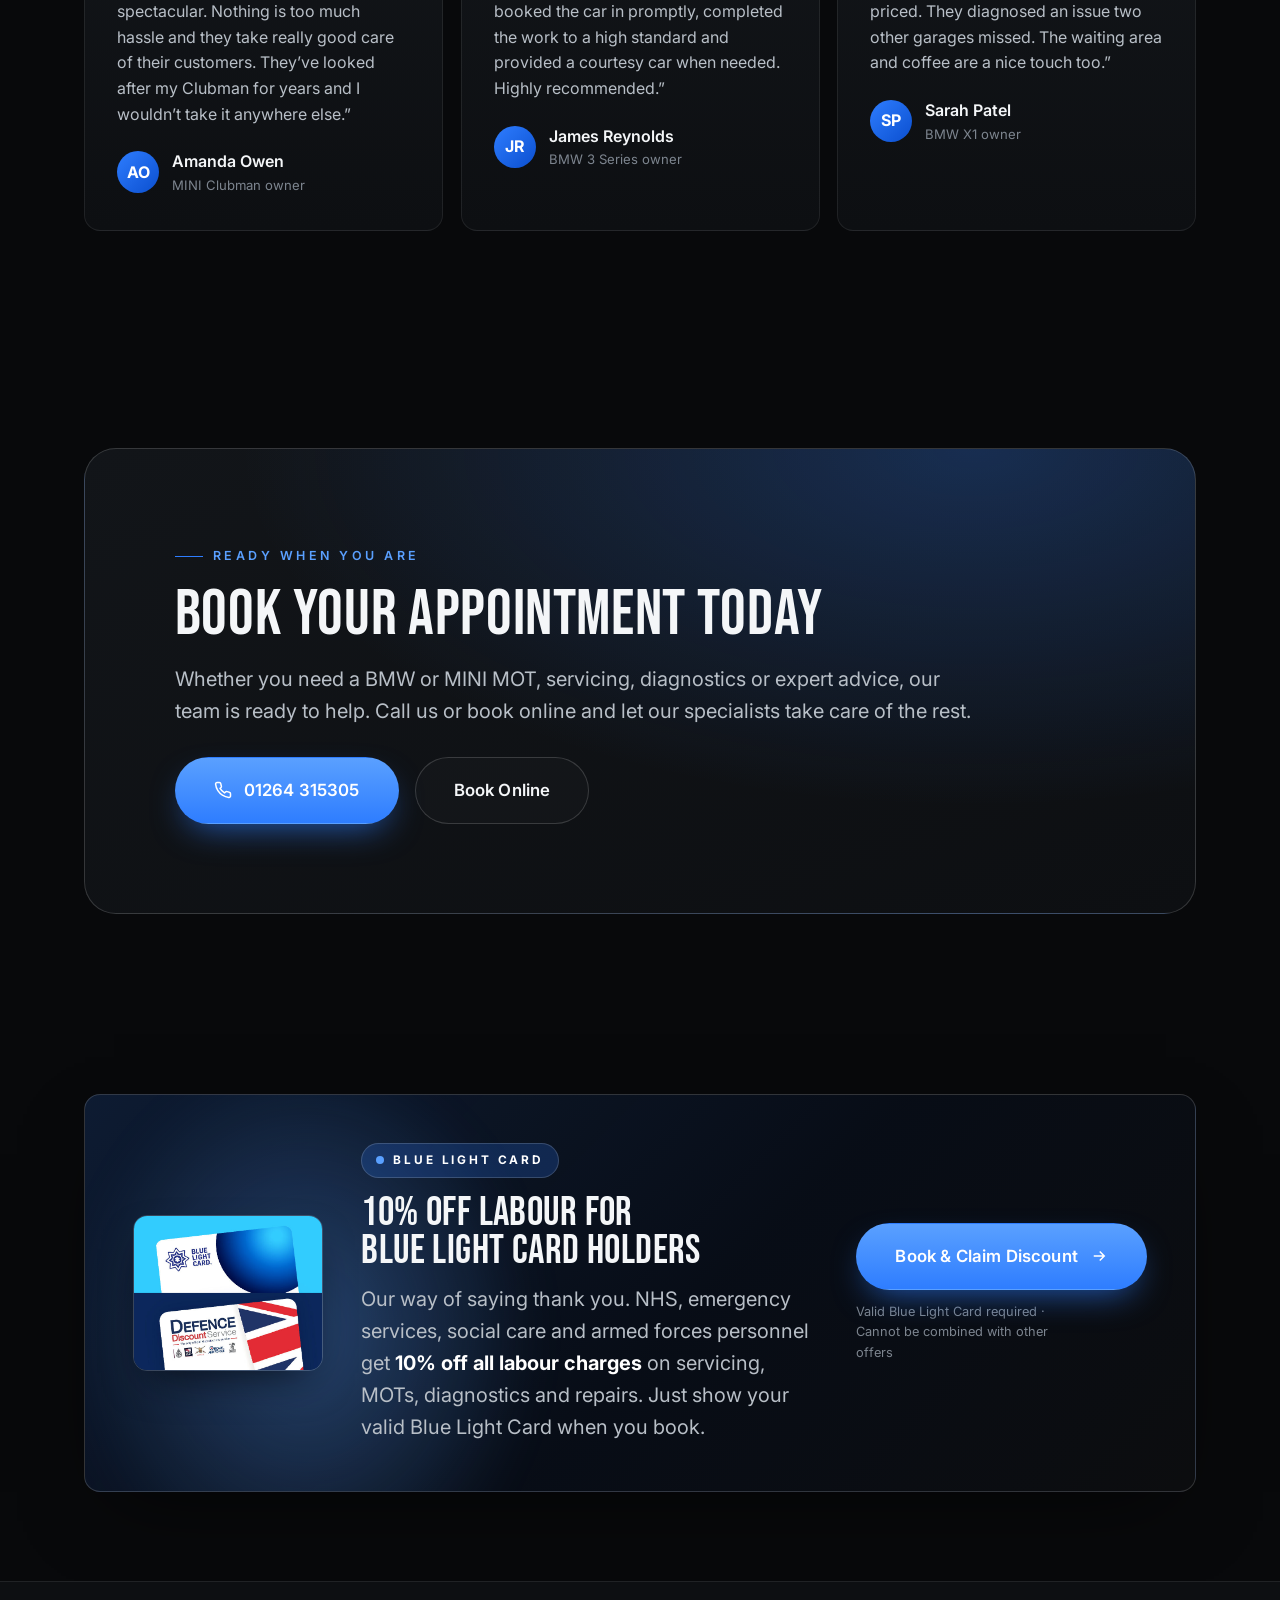
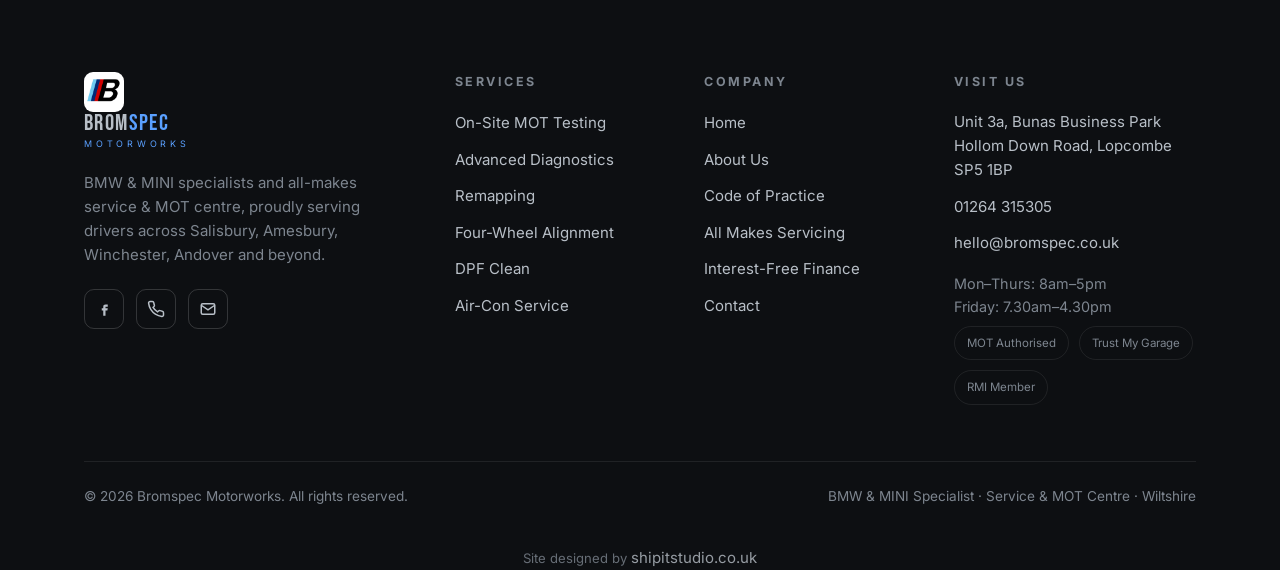
==== commit 505a9784: "Homepage: move Blue Light promo to bottom, remove makes banner, remove em dashes" ====
--- a/index.html
+++ b/index.html
@@ -119,7 +119,7 @@
       <span class="ln"><span class="accent-text">Specialist Care</span></span>
       <span class="ln"><span>Service &amp; MOT</span></span>
     </h1>
-    <p class="lead stagger d2">Dealer-level expertise without the dealer price. Marque specialists delivering servicing, MOTs and advanced diagnostics for drivers across Salisbury, Amesbury, Winchester &amp; Andover — all makes welcome.</p>
+    <p class="lead stagger d2">Dealer-level expertise without the dealer price. Marque specialists delivering servicing, MOTs and advanced diagnostics for drivers across Salisbury, Amesbury, Winchester &amp; Andover. All makes welcome.</p>
     <div class="hero__actions stagger d3">
       <a class="btn btn-primary btn-lg" href="/contact">Book Your Appointment
         <svg viewBox="0 0 24 24" fill="none" stroke="currentColor" stroke-width="2" aria-hidden="true" focusable="false"><path d="M5 12h14M13 6l6 6-6 6"/></svg></a>
@@ -132,39 +132,9 @@
     </div>
   </div>
 
-  <a class="scroll-cue" href="#brands" aria-label="Scroll down">
+  <a class="scroll-cue" href="#services" aria-label="Scroll down">
     <span class="mouse"></span> Scroll
   </a>
-</section>
-
-<!-- ================= BRAND STRIP ================= -->
-<section class="brands" id="brands">
-  <div class="container">
-    <p class="brands__head">Specialists in BMW &amp; MINI — trusted with all makes</p>
-    <div data-brand-strip></div>
-  </div>
-</section>
-
-<!-- ================= BLUE LIGHT DISCOUNT ================= -->
-<section class="section--tight bluelight" id="bluelight">
-  <div class="container">
-    <div class="bluelight__card" data-reveal>
-      <div class="bluelight__glow" aria-hidden="true"></div>
-      <div class="bluelight__media">
-        <img src="images/bluelight-card.jpg" alt="Blue Light Card discount accepted at Bromspec" width="190" height="120" loading="lazy" decoding="async" onerror="this.parentElement.style.display='none'" />
-      </div>
-      <div class="bluelight__body">
-        <span class="bluelight__badge"><span class="dot"></span> Blue Light Card</span>
-        <h2 class="display h-md">10% off labour for Blue&nbsp;Light&nbsp;Card holders</h2>
-        <p class="lead" style="margin-top:14px">Our way of saying thank you. NHS, emergency services, social care and armed forces personnel get <strong>10% off all labour charges</strong> on servicing, MOTs, diagnostics and repairs. Just show your valid Blue Light Card when you book.</p>
-      </div>
-      <div class="bluelight__cta">
-        <a class="btn btn-primary btn-lg" href="/contact">Book &amp; Claim Discount
-          <svg viewBox="0 0 24 24" fill="none" stroke="currentColor" stroke-width="2" aria-hidden="true" focusable="false"><path d="M5 12h14M13 6l6 6-6 6"/></svg></a>
-        <span class="bluelight__note">Valid Blue Light Card required · Cannot be combined with other offers</span>
-      </div>
-    </div>
-  </div>
 </section>
 
 <!-- ================= SERVICES ================= -->
@@ -173,7 +143,7 @@
     <div data-reveal>
       <span class="eyebrow">What we do</span>
       <h2 class="display h-lg">Everything your car needs.<br>Nothing it doesn’t.</h2>
-      <p class="lead" style="margin-top:18px">Every vehicle is handled by experienced technicians using factory-level tools, systems and procedures — exactly as the manufacturer intended.</p>
+      <p class="lead" style="margin-top:18px">Every vehicle is handled by experienced technicians using factory-level tools, systems and procedures, exactly as the manufacturer intended.</p>
     </div>
 
     <div class="svc-grid">
@@ -235,7 +205,7 @@
         <li><span class="tick"><svg viewBox="0 0 24 24" fill="none" stroke="currentColor" stroke-width="3" aria-hidden="true" focusable="false"><path d="M5 12l4 4L19 6"/></svg></span> While-you-wait MOTs, professionally managed</li>
         <li><span class="tick"><svg viewBox="0 0 24 24" fill="none" stroke="currentColor" stroke-width="3" aria-hidden="true" focusable="false"><path d="M5 12l4 4L19 6"/></svg></span> Courtesy cars available to keep you moving</li>
         <li><span class="tick"><svg viewBox="0 0 24 24" fill="none" stroke="currentColor" stroke-width="3" aria-hidden="true" focusable="false"><path d="M5 12l4 4L19 6"/></svg></span> Comfortable waiting area with coffee, tea &amp; Wi-Fi</li>
-        <li><span class="tick"><svg viewBox="0 0 24 24" fill="none" stroke="currentColor" stroke-width="3" aria-hidden="true" focusable="false"><path d="M5 12l4 4L19 6"/></svg></span> Clear, honest communication — no surprises</li>
+        <li><span class="tick"><svg viewBox="0 0 24 24" fill="none" stroke="currentColor" stroke-width="3" aria-hidden="true" focusable="false"><path d="M5 12l4 4L19 6"/></svg></span> Clear, honest communication, no surprises</li>
       </ul>
       <div class="hero__actions" style="margin-top:30px"><a class="btn btn-primary" href="/contact">Book Your Appointment</a></div>
     </div>
@@ -275,8 +245,8 @@
     <div data-reveal data-reveal-delay="1">
       <span class="eyebrow">A garage people travel for</span>
       <h2 class="display h-md">Out-of-town ease,<br>no rush-hour stress.</h2>
-      <p class="lead" style="margin-top:16px">We’re located just outside Salisbury near Lopcombe Corner — relaxed and easy to access, whether you’re heading to work, heading home, or choosing to wait with a coffee while your car is cared for.</p>
-      <p class="muted" style="margin-top:14px">Prefer to drop off on the way to work? Courtesy cars are available with advance booking, so you can get on with your day. For BMW owners, Bromspec isn’t the nearest option — it’s the right one.</p>
+      <p class="lead" style="margin-top:16px">We’re located just outside Salisbury near Lopcombe Corner, relaxed and easy to access, whether you’re heading to work, heading home, or choosing to wait with a coffee while your car is cared for.</p>
+      <p class="muted" style="margin-top:14px">Prefer to drop off on the way to work? Courtesy cars are available with advance booking, so you can get on with your day. For BMW owners, Bromspec isn’t the nearest option. It’s the right one.</p>
       <div class="hero__actions" style="margin-top:28px">
         <a class="btn btn-ghost" href="/about">Our Story</a>
         <a class="btn btn-primary" href="/contact">Get Directions</a>
@@ -296,7 +266,7 @@
     <div class="gallery" data-gallery="images/gallery">
       <div class="gallery__empty">
         <p style="font-size:1.05rem;color:var(--text-soft);margin-bottom:8px">Your gallery is ready for photos &amp; videos.</p>
-        <p>Drop files named <code>01.jpg</code>, <code>02.jpg</code>, <code>03.mp4</code> … into the <code>images/gallery</code> folder and they’ll appear here automatically — no editing needed.</p>
+        <p>Drop files named <code>01.jpg</code>, <code>02.jpg</code>, <code>03.mp4</code> … into the <code>images/gallery</code> folder and they’ll appear here automatically. No editing needed.</p>
       </div>
     </div>
   </div>
@@ -335,12 +305,34 @@
     <div class="cta-band" data-reveal>
       <span class="eyebrow">Ready when you are</span>
       <h2 class="display h-lg">Book your appointment today</h2>
-      <p class="lead">Whether you need a BMW or MINI MOT, servicing, diagnostics or expert advice — our team is ready to help. Call us or book online and let our specialists take care of the rest.</p>
+      <p class="lead">Whether you need a BMW or MINI MOT, servicing, diagnostics or expert advice, our team is ready to help. Call us or book online and let our specialists take care of the rest.</p>
       <div class="hero__actions">
         <a class="btn btn-primary btn-lg" href="tel:+441264315305">
           <svg viewBox="0 0 24 24" fill="none" stroke="currentColor" stroke-width="2" aria-hidden="true" focusable="false"><path d="M22 16.92v3a2 2 0 0 1-2.18 2 19.79 19.79 0 0 1-8.63-3.07 19.5 19.5 0 0 1-6-6 19.79 19.79 0 0 1-3.07-8.67A2 2 0 0 1 4.11 2h3a2 2 0 0 1 2 1.72c.13.96.36 1.9.69 2.81a2 2 0 0 1-.45 2.11L8.09 9.91a16 16 0 0 0 6 6l1.27-1.27a2 2 0 0 1 2.11-.45c.91.33 1.85.56 2.81.69A2 2 0 0 1 22 16.92Z"/></svg>
           01264 315305</a>
         <a class="btn btn-ghost btn-lg" href="/contact">Book Online</a>
+      </div>
+    </div>
+  </div>
+</section>
+
+<!-- ================= BLUE LIGHT DISCOUNT ================= -->
+<section class="section--tight bluelight" id="bluelight">
+  <div class="container">
+    <div class="bluelight__card" data-reveal>
+      <div class="bluelight__glow" aria-hidden="true"></div>
+      <div class="bluelight__media">
+        <img src="images/bluelight-card.jpg" alt="Blue Light Card discount accepted at Bromspec" width="190" height="120" loading="lazy" decoding="async" onerror="this.parentElement.style.display='none'" />
+      </div>
+      <div class="bluelight__body">
+        <span class="bluelight__badge"><span class="dot"></span> Blue Light Card</span>
+        <h2 class="display h-md">10% off labour for Blue&nbsp;Light&nbsp;Card holders</h2>
+        <p class="lead" style="margin-top:14px">Our way of saying thank you. NHS, emergency services, social care and armed forces personnel get <strong>10% off all labour charges</strong> on servicing, MOTs, diagnostics and repairs. Just show your valid Blue Light Card when you book.</p>
+      </div>
+      <div class="bluelight__cta">
+        <a class="btn btn-primary btn-lg" href="/contact">Book &amp; Claim Discount
+          <svg viewBox="0 0 24 24" fill="none" stroke="currentColor" stroke-width="2" aria-hidden="true" focusable="false"><path d="M5 12h14M13 6l6 6-6 6"/></svg></a>
+        <span class="bluelight__note">Valid Blue Light Card required · Cannot be combined with other offers</span>
       </div>
     </div>
   </div>
@@ -409,7 +401,6 @@
   </div>
 </footer>
 
-<script src="assets/js/brands.js"></script>
 <script src="assets/js/main.js"></script>
 </body>
 </html>
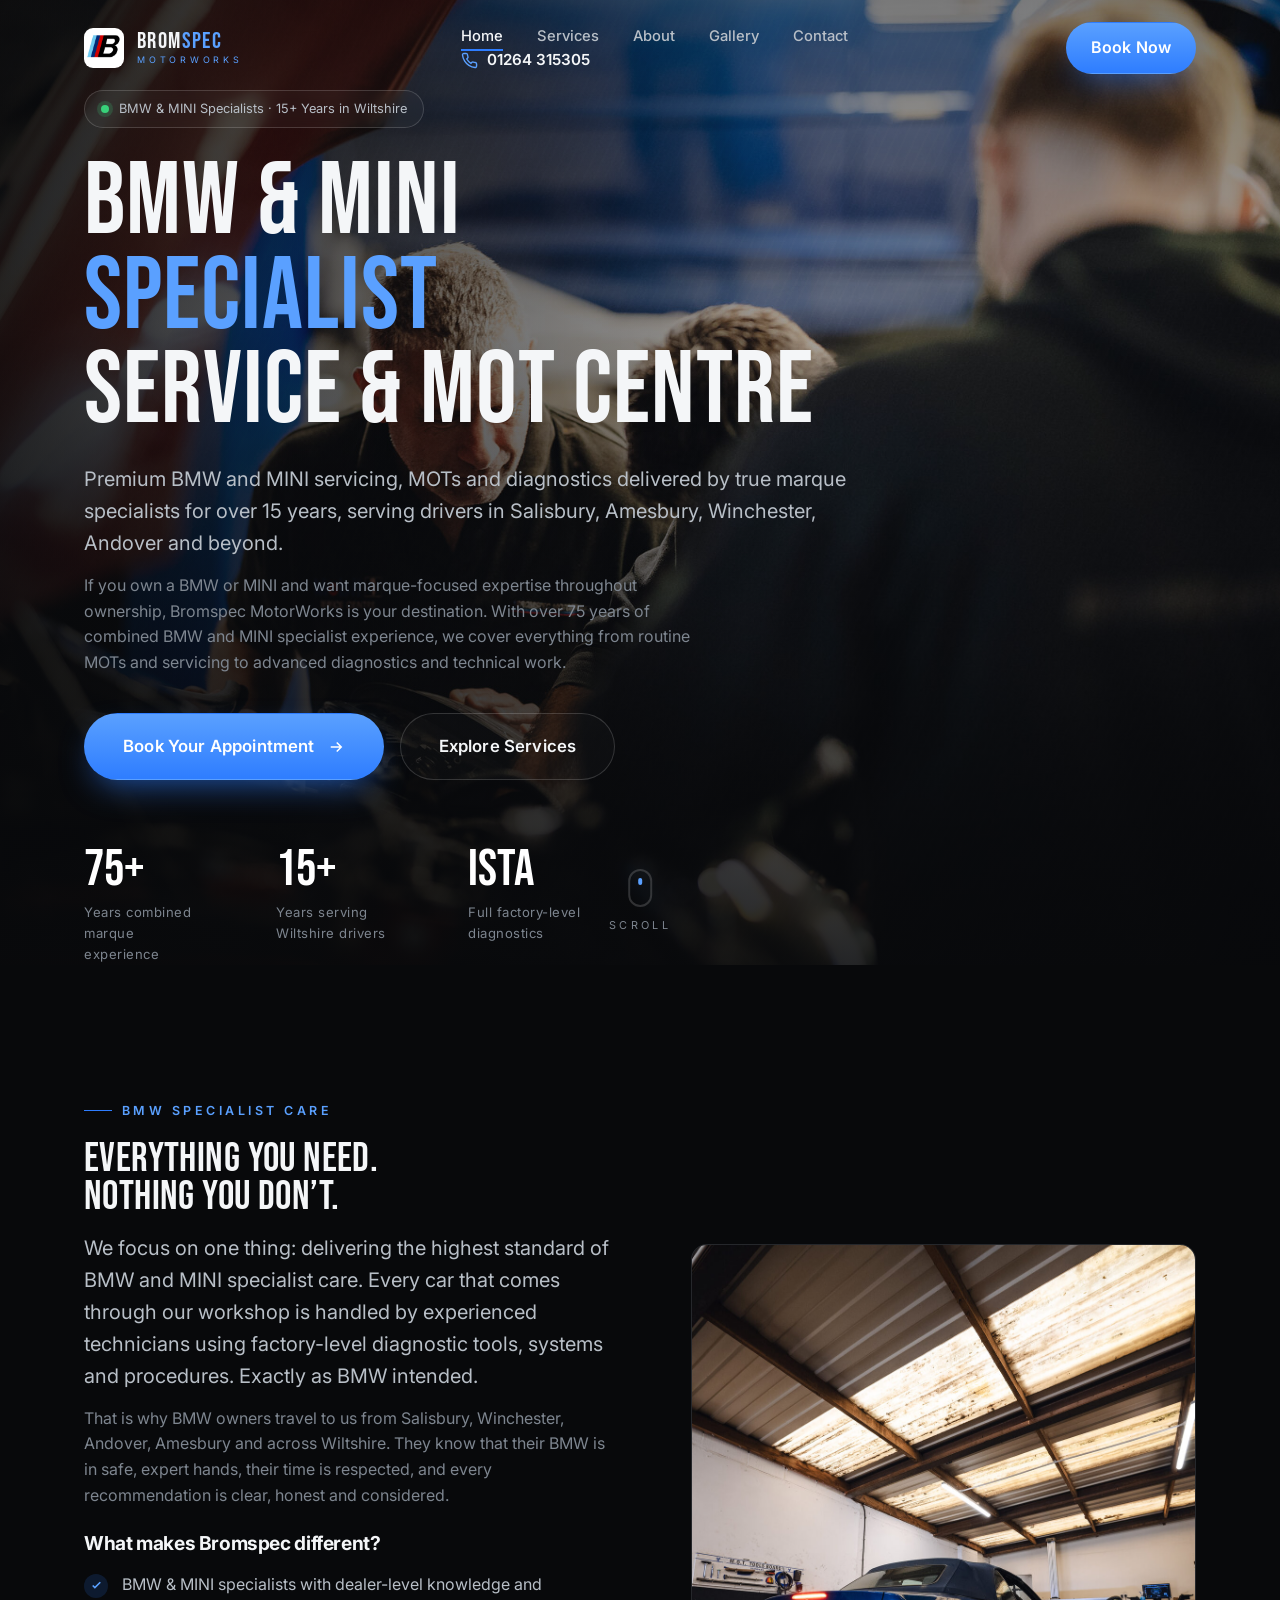
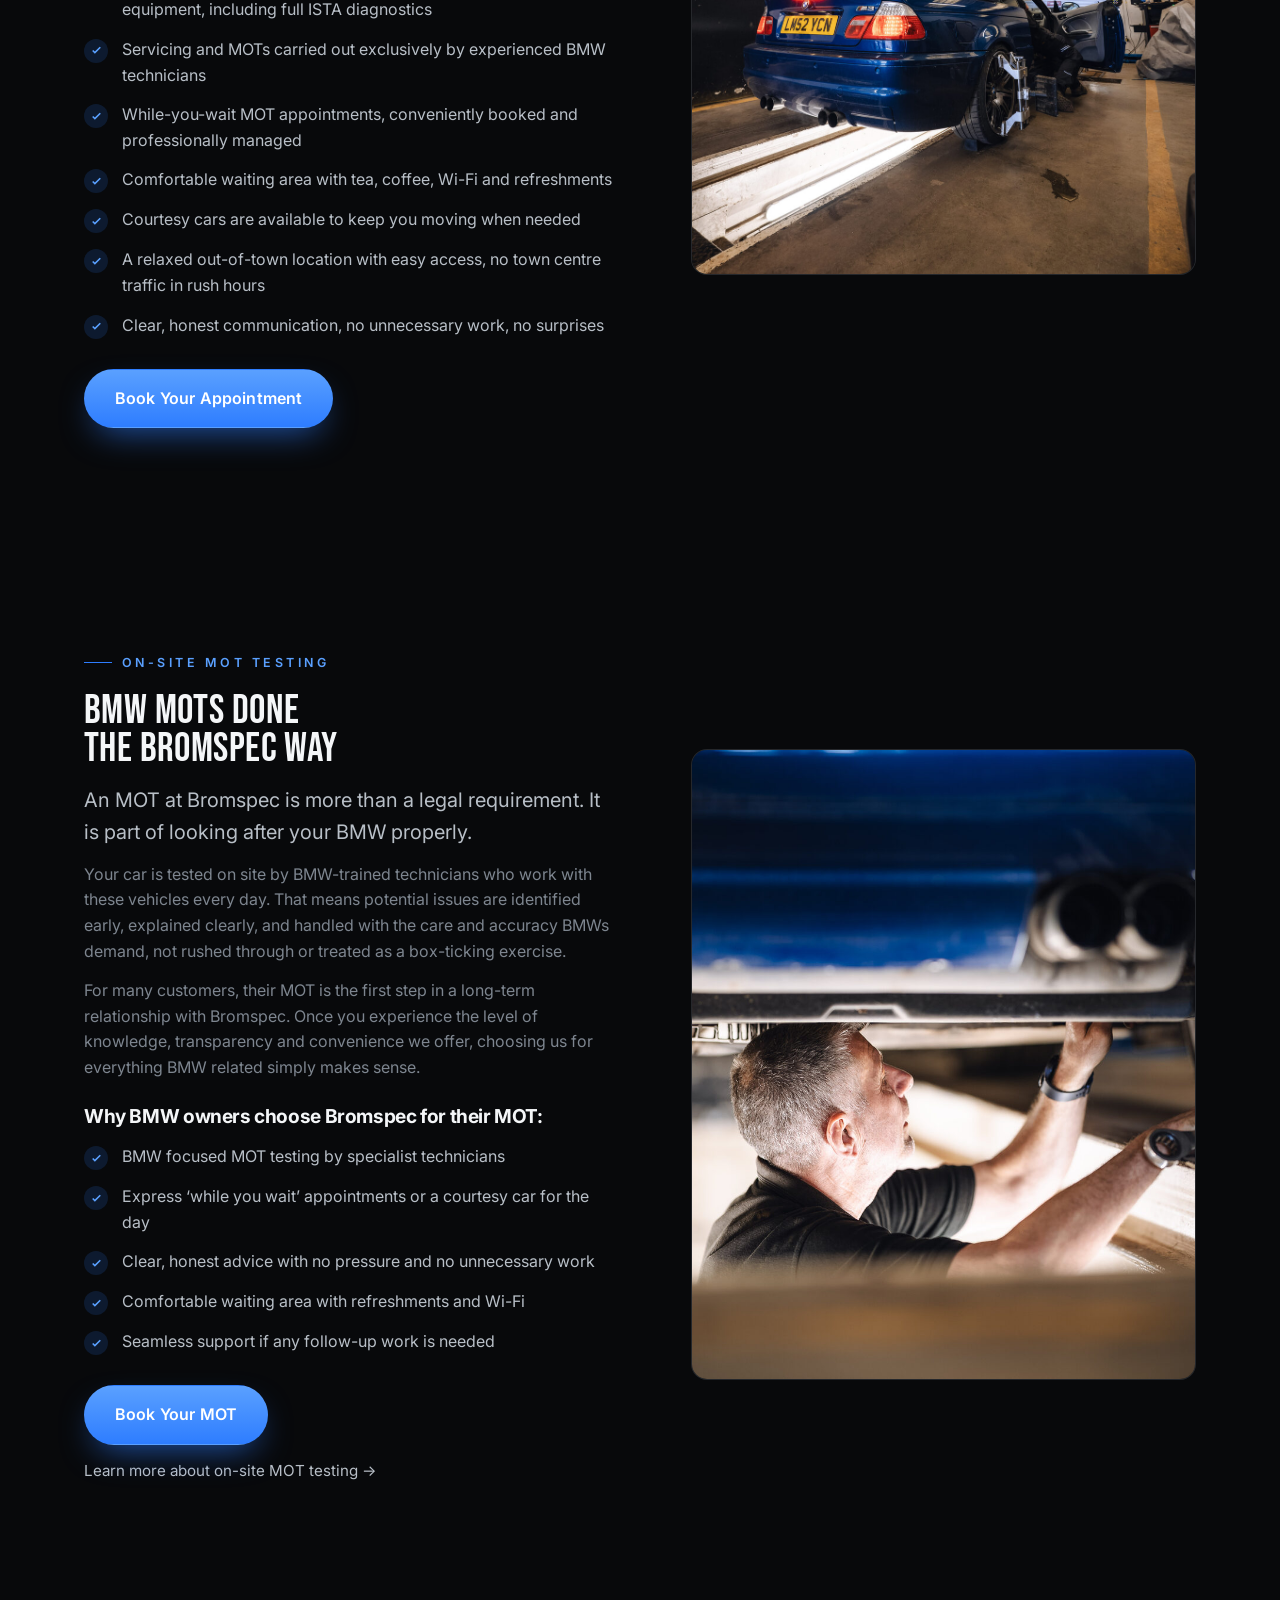
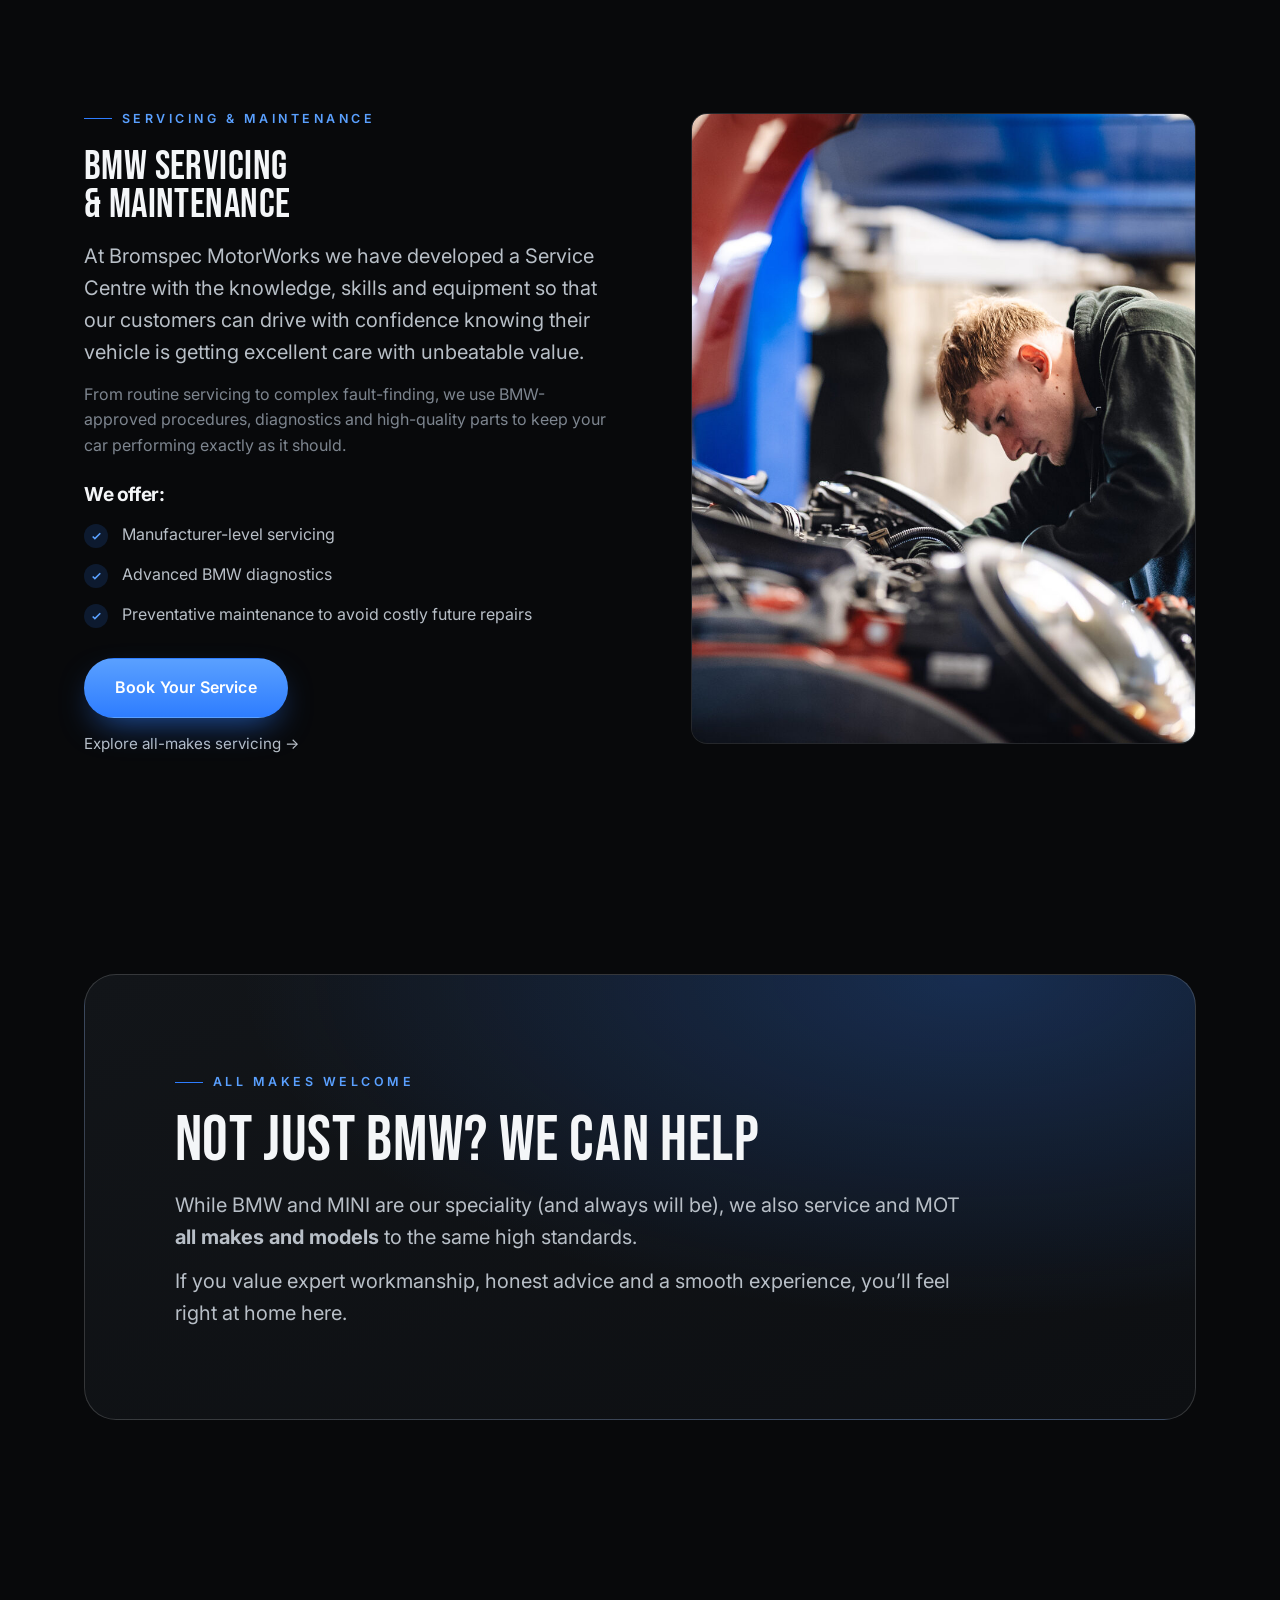
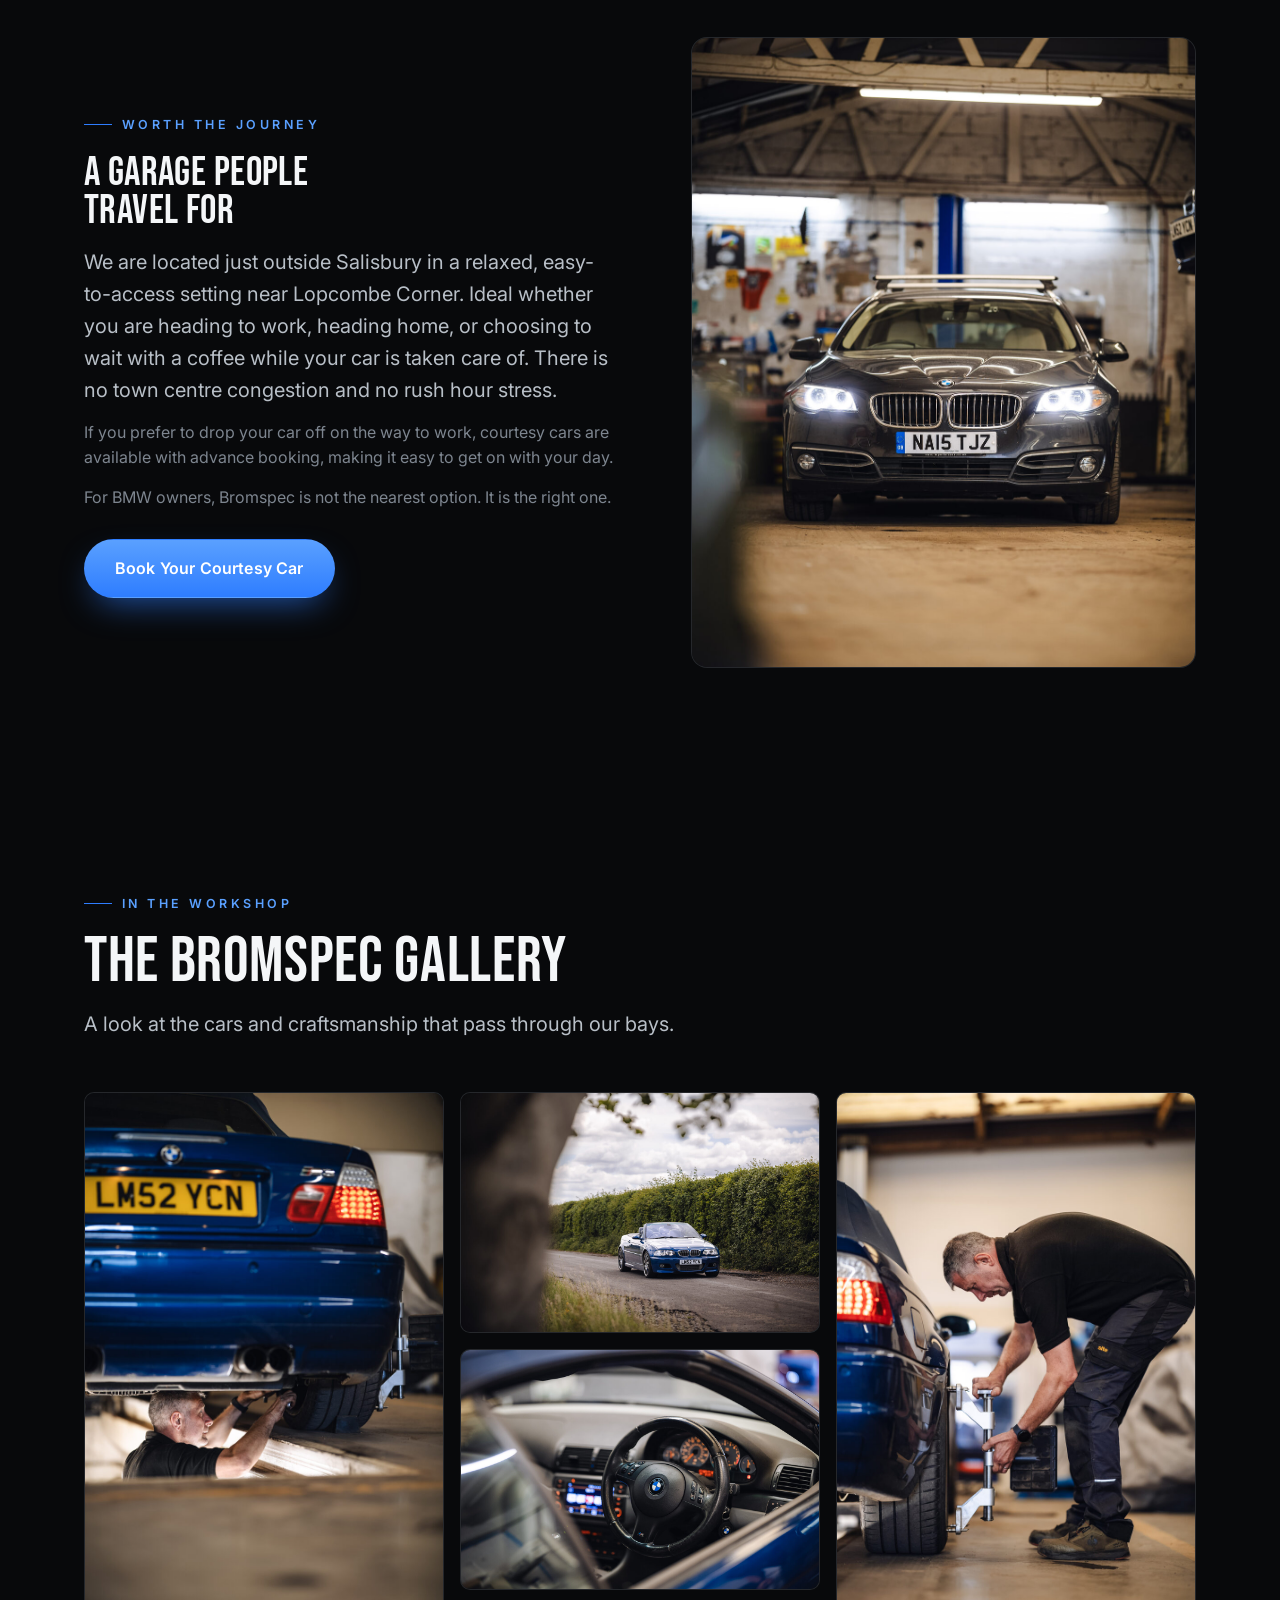
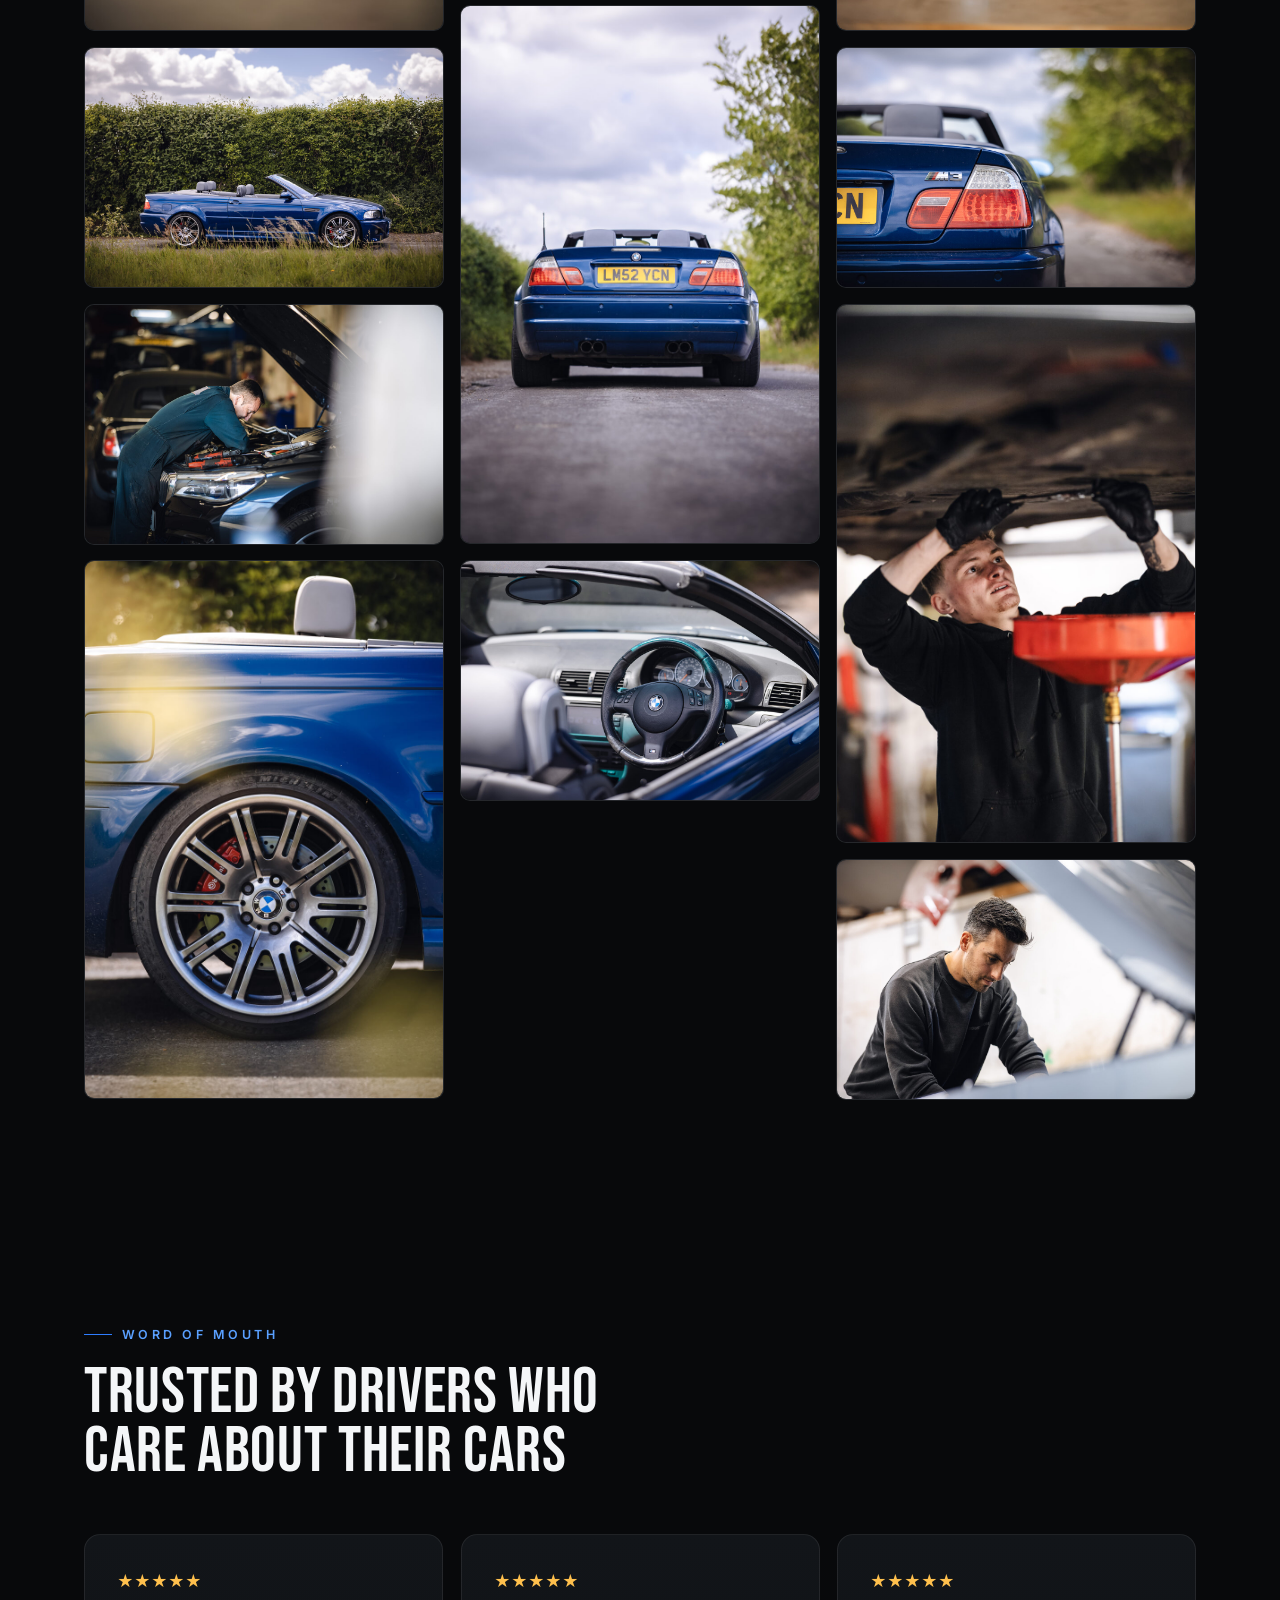
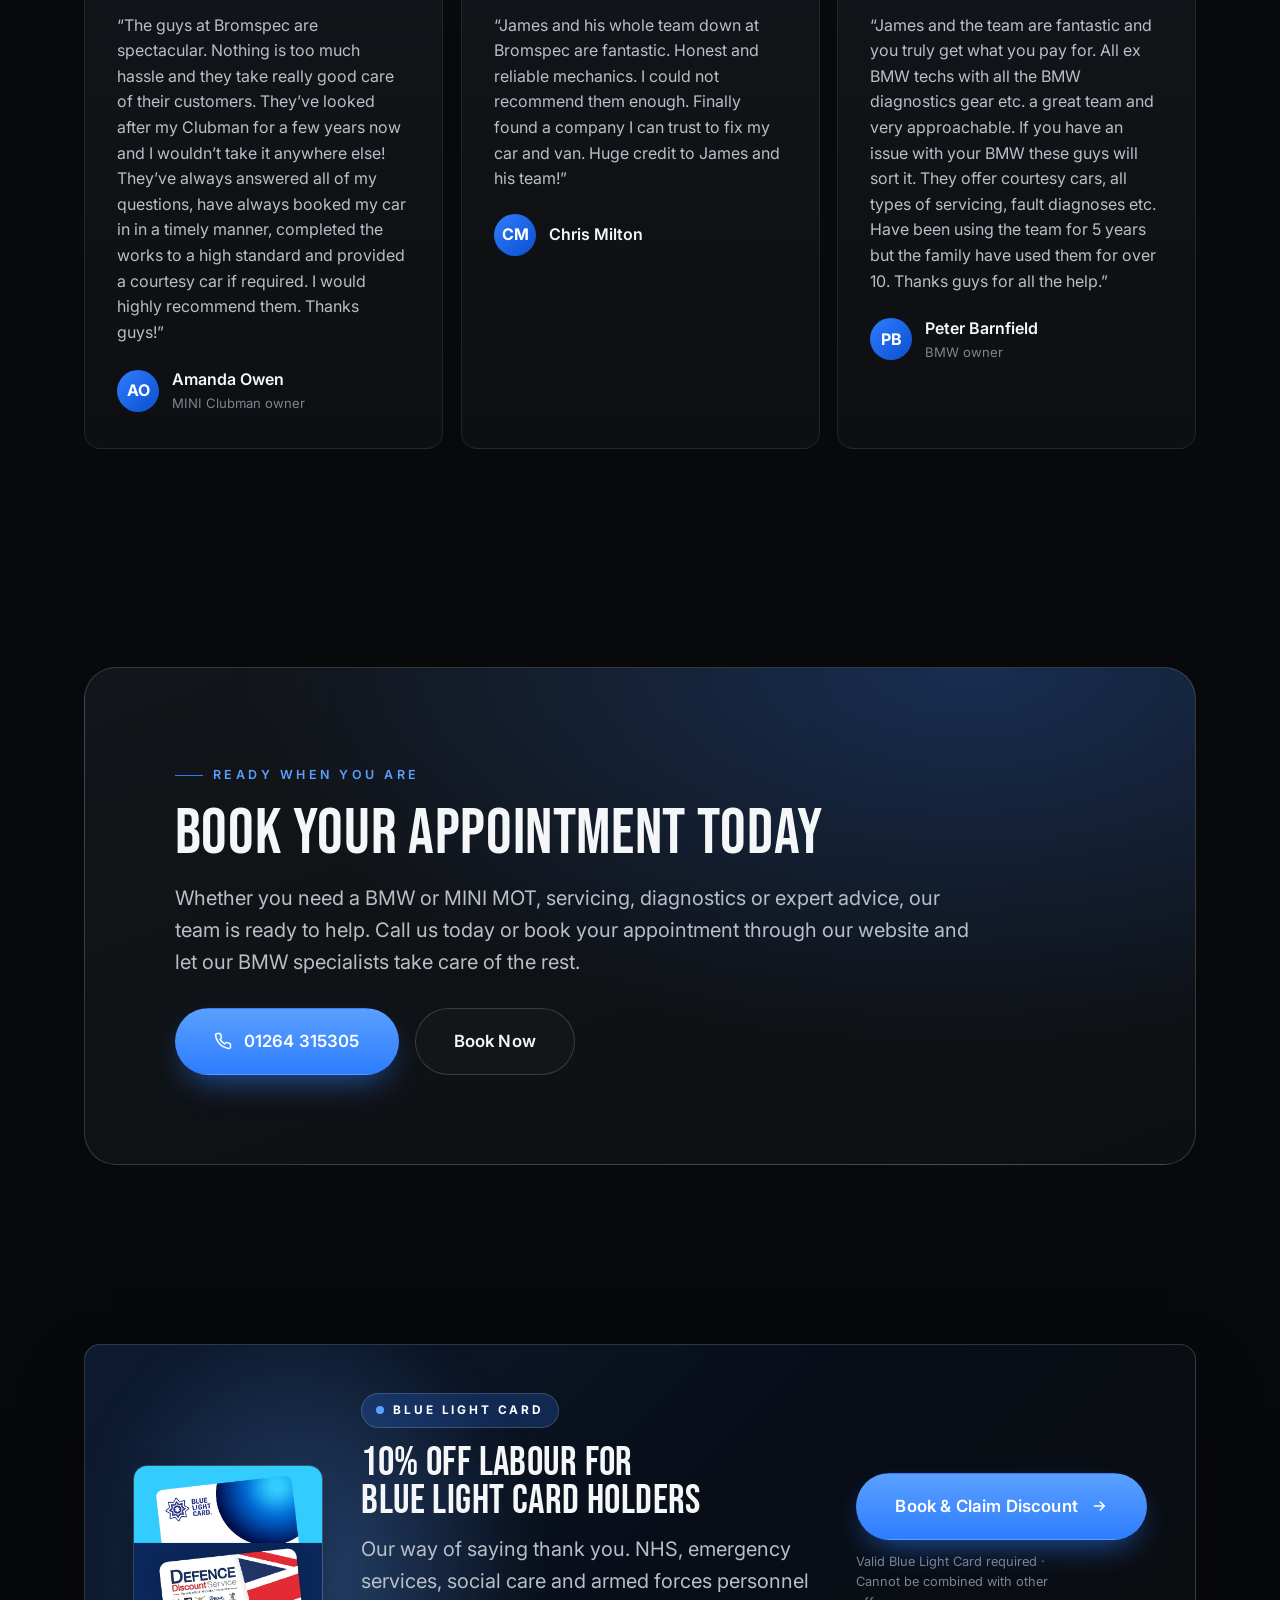
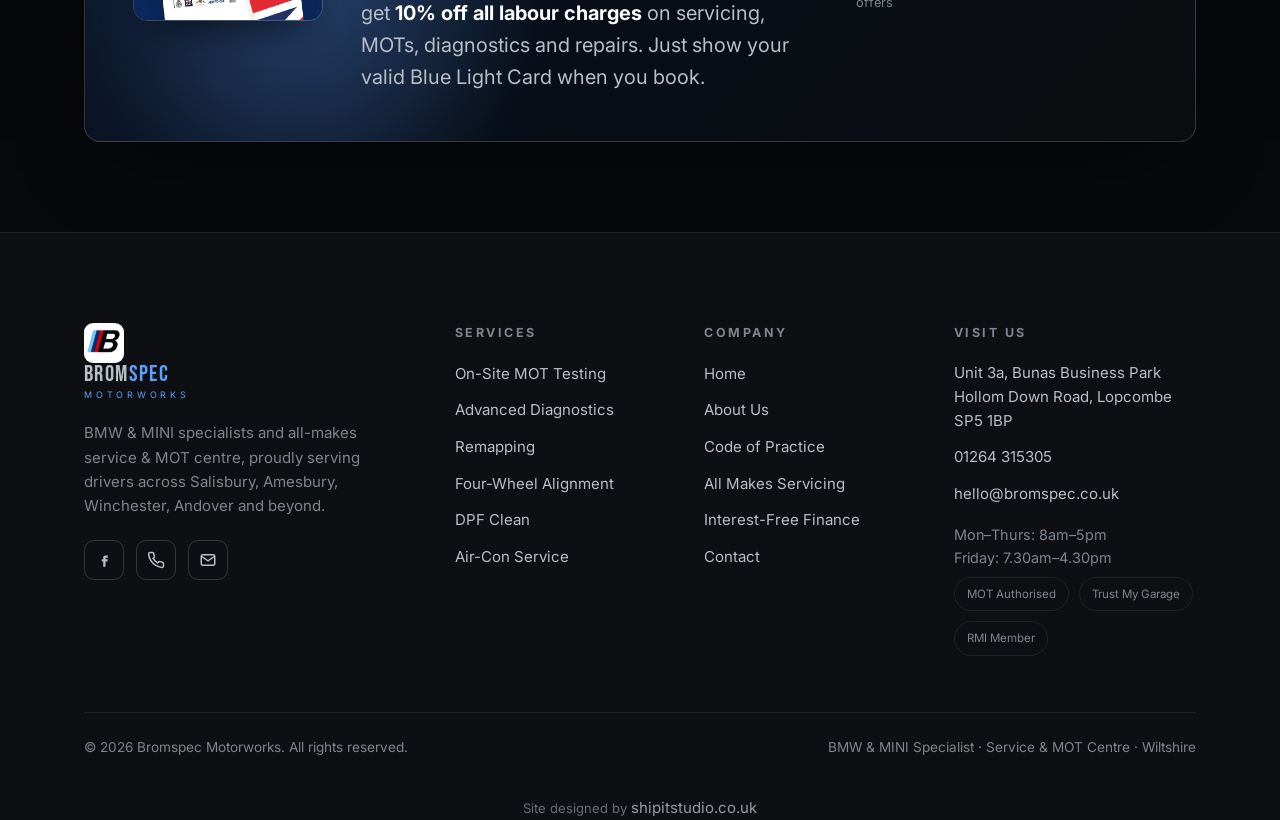
==== commit 48434f0d: "Restore SEO-optimised homepage content and section order per client" ====
--- a/index.html
+++ b/index.html
@@ -108,7 +108,6 @@
 <!-- ================= HERO ================= -->
 <section class="hero" id="top">
   <div class="hero__media hero__media--fallback">
-    <!-- DROP-IN: swap in images/hero.jpg for a still, or ask to wire a hero.mp4 video. -->
     <img src="images/hero.jpg" alt="Bromspec technicians at work" width="1920" height="1080" fetchpriority="high" decoding="async" onerror="this.style.display='none'" />
   </div>
 
@@ -116,10 +115,11 @@
     <span class="hero__badge stagger d1"><span class="dot"></span> BMW &amp; MINI Specialists · 15+ Years in Wiltshire</span>
     <h1 class="display h-xl">
       <span class="ln"><span>BMW &amp; MINI</span></span>
-      <span class="ln"><span class="accent-text">Specialist Care</span></span>
-      <span class="ln"><span>Service &amp; MOT</span></span>
+      <span class="ln"><span class="accent-text">Specialist</span></span>
+      <span class="ln"><span>Service &amp; MOT Centre</span></span>
     </h1>
-    <p class="lead stagger d2">Dealer-level expertise without the dealer price. Marque specialists delivering servicing, MOTs and advanced diagnostics for drivers across Salisbury, Amesbury, Winchester &amp; Andover. All makes welcome.</p>
+    <p class="lead stagger d2">Premium BMW and MINI servicing, MOTs and diagnostics delivered by true marque specialists for over 15 years, serving drivers in Salisbury, Amesbury, Winchester, Andover and beyond.</p>
+    <p class="muted stagger d3" style="margin-top:14px;max-width:62ch;font-size:1rem">If you own a BMW or MINI and want marque-focused expertise throughout ownership, Bromspec MotorWorks is your destination. With over 75 years of combined BMW and MINI specialist experience, we cover everything from routine MOTs and servicing to advanced diagnostics and technical work.</p>
     <div class="hero__actions stagger d3">
       <a class="btn btn-primary btn-lg" href="/contact">Book Your Appointment
         <svg viewBox="0 0 24 24" fill="none" stroke="currentColor" stroke-width="2" aria-hidden="true" focusable="false"><path d="M5 12h14M13 6l6 6-6 6"/></svg></a>
@@ -137,75 +137,23 @@
   </a>
 </section>
 
-<!-- ================= SERVICES ================= -->
+<!-- ================= BMW SPECIALIST CARE ================= -->
 <section class="section" id="services">
-  <div class="container">
-    <div data-reveal>
-      <span class="eyebrow">What we do</span>
-      <h2 class="display h-lg">Everything your car needs.<br>Nothing it doesn’t.</h2>
-      <p class="lead" style="margin-top:18px">Every vehicle is handled by experienced technicians using factory-level tools, systems and procedures, exactly as the manufacturer intended.</p>
-    </div>
-
-    <div class="svc-grid">
-      <a class="svc-card" data-reveal data-reveal-delay="1" href="/on-site-mot-testing">
-        <span class="svc-card__num">01</span>
-        <span class="svc-card__icon"><svg viewBox="0 0 24 24" fill="none" stroke="currentColor" stroke-width="1.8" aria-hidden="true" focusable="false"><path d="M9 11l3 3L22 4"/><path d="M21 12v7a2 2 0 0 1-2 2H5a2 2 0 0 1-2-2V5a2 2 0 0 1 2-2h11"/></svg></span>
-        <h3>On-Site MOT Testing</h3>
-        <p>While-you-wait MOTs carried out by specialist technicians who work with these cars every day.</p>
-        <span class="svc-card__link">Learn more <svg viewBox="0 0 24 24" fill="none" stroke="currentColor" stroke-width="2" aria-hidden="true" focusable="false"><path d="M5 12h14M13 6l6 6-6 6"/></svg></span>
-      </a>
-      <a class="svc-card" data-reveal data-reveal-delay="2" href="/advanced-diagnostics">
-        <span class="svc-card__num">02</span>
-        <span class="svc-card__icon"><svg viewBox="0 0 24 24" fill="none" stroke="currentColor" stroke-width="1.8" aria-hidden="true" focusable="false"><path d="M14 6l-3 3-2-2-5 5v5h5l5-5-2-2 3-3"/><path d="M14 6l4-4 4 4-4 4"/></svg></span>
-        <h3>Advanced Diagnostics</h3>
-        <p>Full ISTA dealer-level diagnostics to pinpoint faults accurately the first time.</p>
-        <span class="svc-card__link">Learn more <svg viewBox="0 0 24 24" fill="none" stroke="currentColor" stroke-width="2" aria-hidden="true" focusable="false"><path d="M5 12h14M13 6l6 6-6 6"/></svg></span>
-      </a>
-      <a class="svc-card" data-reveal data-reveal-delay="3" href="/all-makes-servicing">
-        <span class="svc-card__num">03</span>
-        <span class="svc-card__icon"><svg viewBox="0 0 24 24" fill="none" stroke="currentColor" stroke-width="1.8" aria-hidden="true" focusable="false"><path d="M3 12h4l2 6 4-12 2 6h6"/></svg></span>
-        <h3>Servicing &amp; Maintenance</h3>
-        <p>Manufacturer-level servicing with approved procedures and high-quality parts.</p>
-        <span class="svc-card__link">Learn more <svg viewBox="0 0 24 24" fill="none" stroke="currentColor" stroke-width="2" aria-hidden="true" focusable="false"><path d="M5 12h14M13 6l6 6-6 6"/></svg></span>
-      </a>
-      <a class="svc-card" data-reveal data-reveal-delay="1" href="/remapping">
-        <span class="svc-card__num">04</span>
-        <span class="svc-card__icon"><svg viewBox="0 0 24 24" fill="none" stroke="currentColor" stroke-width="1.8" aria-hidden="true" focusable="false"><circle cx="12" cy="12" r="3"/><path d="M12 2v3M12 19v3M2 12h3M19 12h3M5 5l2 2M17 17l2 2M19 5l-2 2M7 17l-2 2"/></svg></span>
-        <h3>Remapping</h3>
-        <p>Performance and economy remapping tuned to your vehicle and how you drive.</p>
-        <span class="svc-card__link">Learn more <svg viewBox="0 0 24 24" fill="none" stroke="currentColor" stroke-width="2" aria-hidden="true" focusable="false"><path d="M5 12h14M13 6l6 6-6 6"/></svg></span>
-      </a>
-      <a class="svc-card" data-reveal data-reveal-delay="2" href="/four-wheel-alignment">
-        <span class="svc-card__num">05</span>
-        <span class="svc-card__icon"><svg viewBox="0 0 24 24" fill="none" stroke="currentColor" stroke-width="1.8" aria-hidden="true" focusable="false"><circle cx="12" cy="12" r="9"/><path d="M12 3v18M3 12h18"/></svg></span>
-        <h3>Four-Wheel Alignment</h3>
-        <p>Precision steering geometry to protect your tyres and sharpen handling.</p>
-        <span class="svc-card__link">Learn more <svg viewBox="0 0 24 24" fill="none" stroke="currentColor" stroke-width="2" aria-hidden="true" focusable="false"><path d="M5 12h14M13 6l6 6-6 6"/></svg></span>
-      </a>
-      <a class="svc-card" data-reveal data-reveal-delay="3" href="/dpf-clean">
-        <span class="svc-card__num">06</span>
-        <span class="svc-card__icon"><svg viewBox="0 0 24 24" fill="none" stroke="currentColor" stroke-width="1.8" aria-hidden="true" focusable="false"><path d="M4 14a4 4 0 0 1 4-4h8a4 4 0 0 1 0 8H8a4 4 0 0 1-4-4Z"/><path d="M8 10V7a3 3 0 0 1 6 0"/></svg></span>
-        <h3>DPF Clean &amp; Air-Con</h3>
-        <p>Diesel particulate filter cleaning and air-conditioning servicing done right.</p>
-        <span class="svc-card__link">Learn more <svg viewBox="0 0 24 24" fill="none" stroke="currentColor" stroke-width="2" aria-hidden="true" focusable="false"><path d="M5 12h14M13 6l6 6-6 6"/></svg></span>
-      </a>
-    </div>
-  </div>
-</section>
-
-<!-- ================= FEATURE SPLIT 1 ================= -->
-<section class="section section--tight">
   <div class="container split">
     <div data-reveal>
-      <span class="eyebrow">Why Bromspec</span>
-      <h2 class="display h-md">Dealer-level knowledge.<br>Independent care.</h2>
-      <p class="lead" style="margin-top:16px">BMW owners travel to us from across Wiltshire because they know their car is in expert hands, their time is respected, and every recommendation is clear, honest and considered.</p>
-      <ul class="feature-list">
-        <li><span class="tick"><svg viewBox="0 0 24 24" fill="none" stroke="currentColor" stroke-width="3" aria-hidden="true" focusable="false"><path d="M5 12l4 4L19 6"/></svg></span> BMW &amp; MINI specialists with full ISTA diagnostics</li>
-        <li><span class="tick"><svg viewBox="0 0 24 24" fill="none" stroke="currentColor" stroke-width="3" aria-hidden="true" focusable="false"><path d="M5 12l4 4L19 6"/></svg></span> While-you-wait MOTs, professionally managed</li>
-        <li><span class="tick"><svg viewBox="0 0 24 24" fill="none" stroke="currentColor" stroke-width="3" aria-hidden="true" focusable="false"><path d="M5 12l4 4L19 6"/></svg></span> Courtesy cars available to keep you moving</li>
-        <li><span class="tick"><svg viewBox="0 0 24 24" fill="none" stroke="currentColor" stroke-width="3" aria-hidden="true" focusable="false"><path d="M5 12l4 4L19 6"/></svg></span> Comfortable waiting area with coffee, tea &amp; Wi-Fi</li>
-        <li><span class="tick"><svg viewBox="0 0 24 24" fill="none" stroke="currentColor" stroke-width="3" aria-hidden="true" focusable="false"><path d="M5 12l4 4L19 6"/></svg></span> Clear, honest communication, no surprises</li>
+      <span class="eyebrow">BMW Specialist Care</span>
+      <h2 class="display h-md">Everything you need.<br>Nothing you don’t.</h2>
+      <p class="lead" style="margin-top:16px">We focus on one thing: delivering the highest standard of BMW and MINI specialist care. Every car that comes through our workshop is handled by experienced technicians using factory-level diagnostic tools, systems and procedures. Exactly as BMW intended.</p>
+      <p class="muted" style="margin-top:14px">That is why BMW owners travel to us from Salisbury, Winchester, Andover, Amesbury and across Wiltshire. They know that their BMW is in safe, expert hands, their time is respected, and every recommendation is clear, honest and considered.</p>
+      <h3 style="margin-top:26px;font-size:1.2rem">What makes Bromspec different?</h3>
+      <ul class="feature-list" style="margin-top:18px">
+        <li><span class="tick"><svg viewBox="0 0 24 24" fill="none" stroke="currentColor" stroke-width="3" aria-hidden="true" focusable="false"><path d="M5 12l4 4L19 6"/></svg></span> BMW &amp; MINI specialists with dealer-level knowledge and equipment, including full ISTA diagnostics</li>
+        <li><span class="tick"><svg viewBox="0 0 24 24" fill="none" stroke="currentColor" stroke-width="3" aria-hidden="true" focusable="false"><path d="M5 12l4 4L19 6"/></svg></span> Servicing and MOTs carried out exclusively by experienced BMW technicians</li>
+        <li><span class="tick"><svg viewBox="0 0 24 24" fill="none" stroke="currentColor" stroke-width="3" aria-hidden="true" focusable="false"><path d="M5 12l4 4L19 6"/></svg></span> While-you-wait MOT appointments, conveniently booked and professionally managed</li>
+        <li><span class="tick"><svg viewBox="0 0 24 24" fill="none" stroke="currentColor" stroke-width="3" aria-hidden="true" focusable="false"><path d="M5 12l4 4L19 6"/></svg></span> Comfortable waiting area with tea, coffee, Wi-Fi and refreshments</li>
+        <li><span class="tick"><svg viewBox="0 0 24 24" fill="none" stroke="currentColor" stroke-width="3" aria-hidden="true" focusable="false"><path d="M5 12l4 4L19 6"/></svg></span> Courtesy cars are available to keep you moving when needed</li>
+        <li><span class="tick"><svg viewBox="0 0 24 24" fill="none" stroke="currentColor" stroke-width="3" aria-hidden="true" focusable="false"><path d="M5 12l4 4L19 6"/></svg></span> A relaxed out-of-town location with easy access, no town centre traffic in rush hours</li>
+        <li><span class="tick"><svg viewBox="0 0 24 24" fill="none" stroke="currentColor" stroke-width="3" aria-hidden="true" focusable="false"><path d="M5 12l4 4L19 6"/></svg></span> Clear, honest communication, no unnecessary work, no surprises</li>
       </ul>
       <div class="hero__actions" style="margin-top:30px"><a class="btn btn-primary" href="/contact">Book Your Appointment</a></div>
     </div>
@@ -219,23 +167,79 @@
   </div>
 </section>
 
-<!-- ================= STAT BAR ================= -->
-<section class="section--tight" style="padding-bottom:0">
-  <div class="container">
-    <div class="statbar">
-      <div class="statbar__item" data-reveal><div class="statbar__num"><span data-count="75">75</span><span>+</span></div><div class="statbar__lbl">Years combined experience</div></div>
-      <div class="statbar__item" data-reveal data-reveal-delay="1"><div class="statbar__num"><span data-count="15">15</span><span>+</span></div><div class="statbar__lbl">Years established</div></div>
-      <div class="statbar__item" data-reveal data-reveal-delay="2"><div class="statbar__num"><span data-count="4900" data-suffix="+">4900+</span></div><div class="statbar__lbl">Cars cared for</div></div>
-      <div class="statbar__item" data-reveal data-reveal-delay="3"><div class="statbar__num"><span data-count="5" >5</span><span>★</span></div><div class="statbar__lbl">Average customer rating</div></div>
-    </div>
-  </div>
-</section>
-
-<!-- ================= FEATURE SPLIT 2 ================= -->
+<!-- ================= BMW MOTS ================= -->
+<section class="section section--tight">
+  <div class="container split split--rev">
+    <div class="split__media" data-reveal>
+      <img src="images/service-mot.jpg" alt="MOT testing at the Bromspec workshop" width="800" height="1000" loading="lazy" decoding="async" onerror="this.style.display='none';this.nextElementSibling.style.display='grid'" />
+      <div class="ph" style="display:none">
+        <svg viewBox="0 0 24 24" width="40" fill="none" stroke="currentColor" stroke-width="1.4" aria-hidden="true" focusable="false"><rect x="3" y="3" width="18" height="18" rx="2"/><circle cx="9" cy="9" r="2"/><path d="M21 15l-5-5L5 21"/></svg>
+        <span>Drop a photo here →<br><code>images/service-mot.jpg</code></span>
+      </div>
+    </div>
+    <div data-reveal data-reveal-delay="1">
+      <span class="eyebrow">On-site MOT testing</span>
+      <h2 class="display h-md">BMW MOTs Done<br>the Bromspec Way</h2>
+      <p class="lead" style="margin-top:16px">An MOT at Bromspec is more than a legal requirement. It is part of looking after your BMW properly.</p>
+      <p class="muted" style="margin-top:14px">Your car is tested on site by BMW-trained technicians who work with these vehicles every day. That means potential issues are identified early, explained clearly, and handled with the care and accuracy BMWs demand, not rushed through or treated as a box-ticking exercise.</p>
+      <p class="muted" style="margin-top:14px">For many customers, their MOT is the first step in a long-term relationship with Bromspec. Once you experience the level of knowledge, transparency and convenience we offer, choosing us for everything BMW related simply makes sense.</p>
+      <h3 style="margin-top:26px;font-size:1.2rem">Why BMW owners choose Bromspec for their MOT:</h3>
+      <ul class="feature-list" style="margin-top:18px">
+        <li><span class="tick"><svg viewBox="0 0 24 24" fill="none" stroke="currentColor" stroke-width="3" aria-hidden="true" focusable="false"><path d="M5 12l4 4L19 6"/></svg></span> BMW focused MOT testing by specialist technicians</li>
+        <li><span class="tick"><svg viewBox="0 0 24 24" fill="none" stroke="currentColor" stroke-width="3" aria-hidden="true" focusable="false"><path d="M5 12l4 4L19 6"/></svg></span> Express ‘while you wait’ appointments or a courtesy car for the day</li>
+        <li><span class="tick"><svg viewBox="0 0 24 24" fill="none" stroke="currentColor" stroke-width="3" aria-hidden="true" focusable="false"><path d="M5 12l4 4L19 6"/></svg></span> Clear, honest advice with no pressure and no unnecessary work</li>
+        <li><span class="tick"><svg viewBox="0 0 24 24" fill="none" stroke="currentColor" stroke-width="3" aria-hidden="true" focusable="false"><path d="M5 12l4 4L19 6"/></svg></span> Comfortable waiting area with refreshments and Wi-Fi</li>
+        <li><span class="tick"><svg viewBox="0 0 24 24" fill="none" stroke="currentColor" stroke-width="3" aria-hidden="true" focusable="false"><path d="M5 12l4 4L19 6"/></svg></span> Seamless support if any follow-up work is needed</li>
+      </ul>
+      <div class="hero__actions" style="margin-top:30px"><a class="btn btn-primary" href="/contact">Book Your MOT</a></div>
+      <p class="muted" style="margin-top:14px;font-size:.95rem"><a href="/on-site-mot-testing" style="color:var(--text-soft)">Learn more about on-site MOT testing →</a></p>
+    </div>
+  </div>
+</section>
+
+<!-- ================= BMW SERVICING ================= -->
+<section class="section">
+  <div class="container split">
+    <div data-reveal>
+      <span class="eyebrow">Servicing &amp; maintenance</span>
+      <h2 class="display h-md">BMW Servicing<br>&amp; Maintenance</h2>
+      <p class="lead" style="margin-top:16px">At Bromspec MotorWorks we have developed a Service Centre with the knowledge, skills and equipment so that our customers can drive with confidence knowing their vehicle is getting excellent care with unbeatable value.</p>
+      <p class="muted" style="margin-top:14px">From routine servicing to complex fault-finding, we use BMW-approved procedures, diagnostics and high-quality parts to keep your car performing exactly as it should.</p>
+      <h3 style="margin-top:26px;font-size:1.2rem">We offer:</h3>
+      <ul class="feature-list" style="margin-top:18px">
+        <li><span class="tick"><svg viewBox="0 0 24 24" fill="none" stroke="currentColor" stroke-width="3" aria-hidden="true" focusable="false"><path d="M5 12l4 4L19 6"/></svg></span> Manufacturer-level servicing</li>
+        <li><span class="tick"><svg viewBox="0 0 24 24" fill="none" stroke="currentColor" stroke-width="3" aria-hidden="true" focusable="false"><path d="M5 12l4 4L19 6"/></svg></span> Advanced BMW diagnostics</li>
+        <li><span class="tick"><svg viewBox="0 0 24 24" fill="none" stroke="currentColor" stroke-width="3" aria-hidden="true" focusable="false"><path d="M5 12l4 4L19 6"/></svg></span> Preventative maintenance to avoid costly future repairs</li>
+      </ul>
+      <div class="hero__actions" style="margin-top:30px"><a class="btn btn-primary" href="/contact">Book Your Service</a></div>
+      <p class="muted" style="margin-top:14px;font-size:.95rem"><a href="/all-makes-servicing" style="color:var(--text-soft)">Explore all-makes servicing →</a></p>
+    </div>
+    <div class="split__media" data-reveal data-reveal-delay="1">
+      <img src="images/service-servicing.jpg" alt="BMW servicing in the Bromspec workshop" width="800" height="1000" loading="lazy" decoding="async" onerror="this.style.display='none';this.nextElementSibling.style.display='grid'" />
+      <div class="ph" style="display:none">
+        <svg viewBox="0 0 24 24" width="40" fill="none" stroke="currentColor" stroke-width="1.4" aria-hidden="true" focusable="false"><rect x="3" y="3" width="18" height="18" rx="2"/><circle cx="9" cy="9" r="2"/><path d="M21 15l-5-5L5 21"/></svg>
+        <span>Drop a photo here →<br><code>images/service-servicing.jpg</code></span>
+      </div>
+    </div>
+  </div>
+</section>
+
+<!-- ================= ALL MAKES BAND ================= -->
+<section class="section section--tight">
+  <div class="container">
+    <div class="cta-band" data-reveal>
+      <span class="eyebrow">All makes welcome</span>
+      <h2 class="display h-lg">Not Just BMW? We Can Help</h2>
+      <p class="lead">While BMW and MINI are our speciality (and always will be), we also service and MOT <strong>all makes and models</strong> to the same high standards.</p>
+      <p class="lead" style="margin-top:12px">If you value expert workmanship, honest advice and a smooth experience, you’ll feel right at home here.</p>
+    </div>
+  </div>
+</section>
+
+<!-- ================= A GARAGE PEOPLE TRAVEL FOR ================= -->
 <section class="section">
   <div class="container split split--rev">
     <div class="split__media" data-reveal>
-      <!-- DROP-IN: images/workshop-2.jpg -->
       <img src="images/workshop-2.jpg" alt="Bromspec workshop" width="800" height="1000" loading="lazy" decoding="async" onerror="this.style.display='none';this.nextElementSibling.style.display='grid'" />
       <div class="ph" style="display:none">
         <svg viewBox="0 0 24 24" width="40" fill="none" stroke="currentColor" stroke-width="1.4" aria-hidden="true" focusable="false"><rect x="3" y="3" width="18" height="18" rx="2"/><circle cx="9" cy="9" r="2"/><path d="M21 15l-5-5L5 21"/></svg>
@@ -243,13 +247,13 @@
       </div>
     </div>
     <div data-reveal data-reveal-delay="1">
-      <span class="eyebrow">A garage people travel for</span>
-      <h2 class="display h-md">Out-of-town ease,<br>no rush-hour stress.</h2>
-      <p class="lead" style="margin-top:16px">We’re located just outside Salisbury near Lopcombe Corner, relaxed and easy to access, whether you’re heading to work, heading home, or choosing to wait with a coffee while your car is cared for.</p>
-      <p class="muted" style="margin-top:14px">Prefer to drop off on the way to work? Courtesy cars are available with advance booking, so you can get on with your day. For BMW owners, Bromspec isn’t the nearest option. It’s the right one.</p>
+      <span class="eyebrow">Worth the journey</span>
+      <h2 class="display h-md">A Garage People<br>Travel For</h2>
+      <p class="lead" style="margin-top:16px">We are located just outside Salisbury in a relaxed, easy-to-access setting near Lopcombe Corner. Ideal whether you are heading to work, heading home, or choosing to wait with a coffee while your car is taken care of. There is no town centre congestion and no rush hour stress.</p>
+      <p class="muted" style="margin-top:14px">If you prefer to drop your car off on the way to work, courtesy cars are available with advance booking, making it easy to get on with your day.</p>
+      <p class="muted" style="margin-top:14px">For BMW owners, Bromspec is not the nearest option. It is the right one.</p>
       <div class="hero__actions" style="margin-top:28px">
-        <a class="btn btn-ghost" href="/about">Our Story</a>
-        <a class="btn btn-primary" href="/contact">Get Directions</a>
+        <a class="btn btn-primary" href="/contact">Book Your Courtesy Car</a>
       </div>
     </div>
   </div>
@@ -277,23 +281,23 @@
   <div class="container">
     <div data-reveal>
       <span class="eyebrow">Word of mouth</span>
-      <h2 class="display h-lg">Trusted by drivers<br>who care about their cars</h2>
+      <h2 class="display h-lg">Trusted by Drivers Who<br>Care About Their Cars</h2>
     </div>
     <div class="reviews">
       <div class="review" data-reveal>
         <div class="stars">★★★★★</div>
-        <p>“The guys at Bromspec are spectacular. Nothing is too much hassle and they take really good care of their customers. They’ve looked after my Clubman for years and I wouldn’t take it anywhere else.”</p>
+        <p>“The guys at Bromspec are spectacular. Nothing is too much hassle and they take really good care of their customers. They’ve looked after my Clubman for a few years now and I wouldn’t take it anywhere else! They’ve always answered all of my questions, have always booked my car in in a timely manner, completed the works to a high standard and provided a courtesy car if required. I would highly recommend them. Thanks guys!”</p>
         <div class="review__by"><div class="review__avatar">AO</div><div><div class="review__name">Amanda Owen</div><div class="review__role">MINI Clubman owner</div></div></div>
       </div>
       <div class="review" data-reveal data-reveal-delay="1">
         <div class="stars">★★★★★</div>
-        <p>“Always answered all my questions, booked the car in promptly, completed the work to a high standard and provided a courtesy car when needed. Highly recommended.”</p>
-        <div class="review__by"><div class="review__avatar">JR</div><div><div class="review__name">James Reynolds</div><div class="review__role">BMW 3 Series owner</div></div></div>
+        <p>“James and his whole team down at Bromspec are fantastic. Honest and reliable mechanics. I could not recommend them enough. Finally found a company I can trust to fix my car and van. Huge credit to James and his team!”</p>
+        <div class="review__by"><div class="review__avatar">CM</div><div><div class="review__name">Chris Milton</div></div></div>
       </div>
       <div class="review" data-reveal data-reveal-delay="2">
         <div class="stars">★★★★★</div>
-        <p>“Honest, knowledgeable and fairly priced. They diagnosed an issue two other garages missed. The waiting area and coffee are a nice touch too.”</p>
-        <div class="review__by"><div class="review__avatar">SP</div><div><div class="review__name">Sarah Patel</div><div class="review__role">BMW X1 owner</div></div></div>
+        <p>“James and the team are fantastic and you truly get what you pay for. All ex BMW techs with all the BMW diagnostics gear etc. a great team and very approachable. If you have an issue with your BMW these guys will sort it. They offer courtesy cars, all types of servicing, fault diagnoses etc. Have been using the team for 5 years but the family have used them for over 10. Thanks guys for all the help.”</p>
+        <div class="review__by"><div class="review__avatar">PB</div><div><div class="review__name">Peter Barnfield</div><div class="review__role">BMW owner</div></div></div>
       </div>
     </div>
   </div>
@@ -304,13 +308,13 @@
   <div class="container">
     <div class="cta-band" data-reveal>
       <span class="eyebrow">Ready when you are</span>
-      <h2 class="display h-lg">Book your appointment today</h2>
-      <p class="lead">Whether you need a BMW or MINI MOT, servicing, diagnostics or expert advice, our team is ready to help. Call us or book online and let our specialists take care of the rest.</p>
+      <h2 class="display h-lg">Book Your Appointment Today</h2>
+      <p class="lead">Whether you need a BMW or MINI MOT, servicing, diagnostics or expert advice, our team is ready to help. Call us today or book your appointment through our website and let our BMW specialists take care of the rest.</p>
       <div class="hero__actions">
         <a class="btn btn-primary btn-lg" href="tel:+441264315305">
           <svg viewBox="0 0 24 24" fill="none" stroke="currentColor" stroke-width="2" aria-hidden="true" focusable="false"><path d="M22 16.92v3a2 2 0 0 1-2.18 2 19.79 19.79 0 0 1-8.63-3.07 19.5 19.5 0 0 1-6-6 19.79 19.79 0 0 1-3.07-8.67A2 2 0 0 1 4.11 2h3a2 2 0 0 1 2 1.72c.13.96.36 1.9.69 2.81a2 2 0 0 1-.45 2.11L8.09 9.91a16 16 0 0 0 6 6l1.27-1.27a2 2 0 0 1 2.11-.45c.91.33 1.85.56 2.81.69A2 2 0 0 1 22 16.92Z"/></svg>
           01264 315305</a>
-        <a class="btn btn-ghost btn-lg" href="/contact">Book Online</a>
+        <a class="btn btn-ghost btn-lg" href="/contact">Book Now</a>
       </div>
     </div>
   </div>
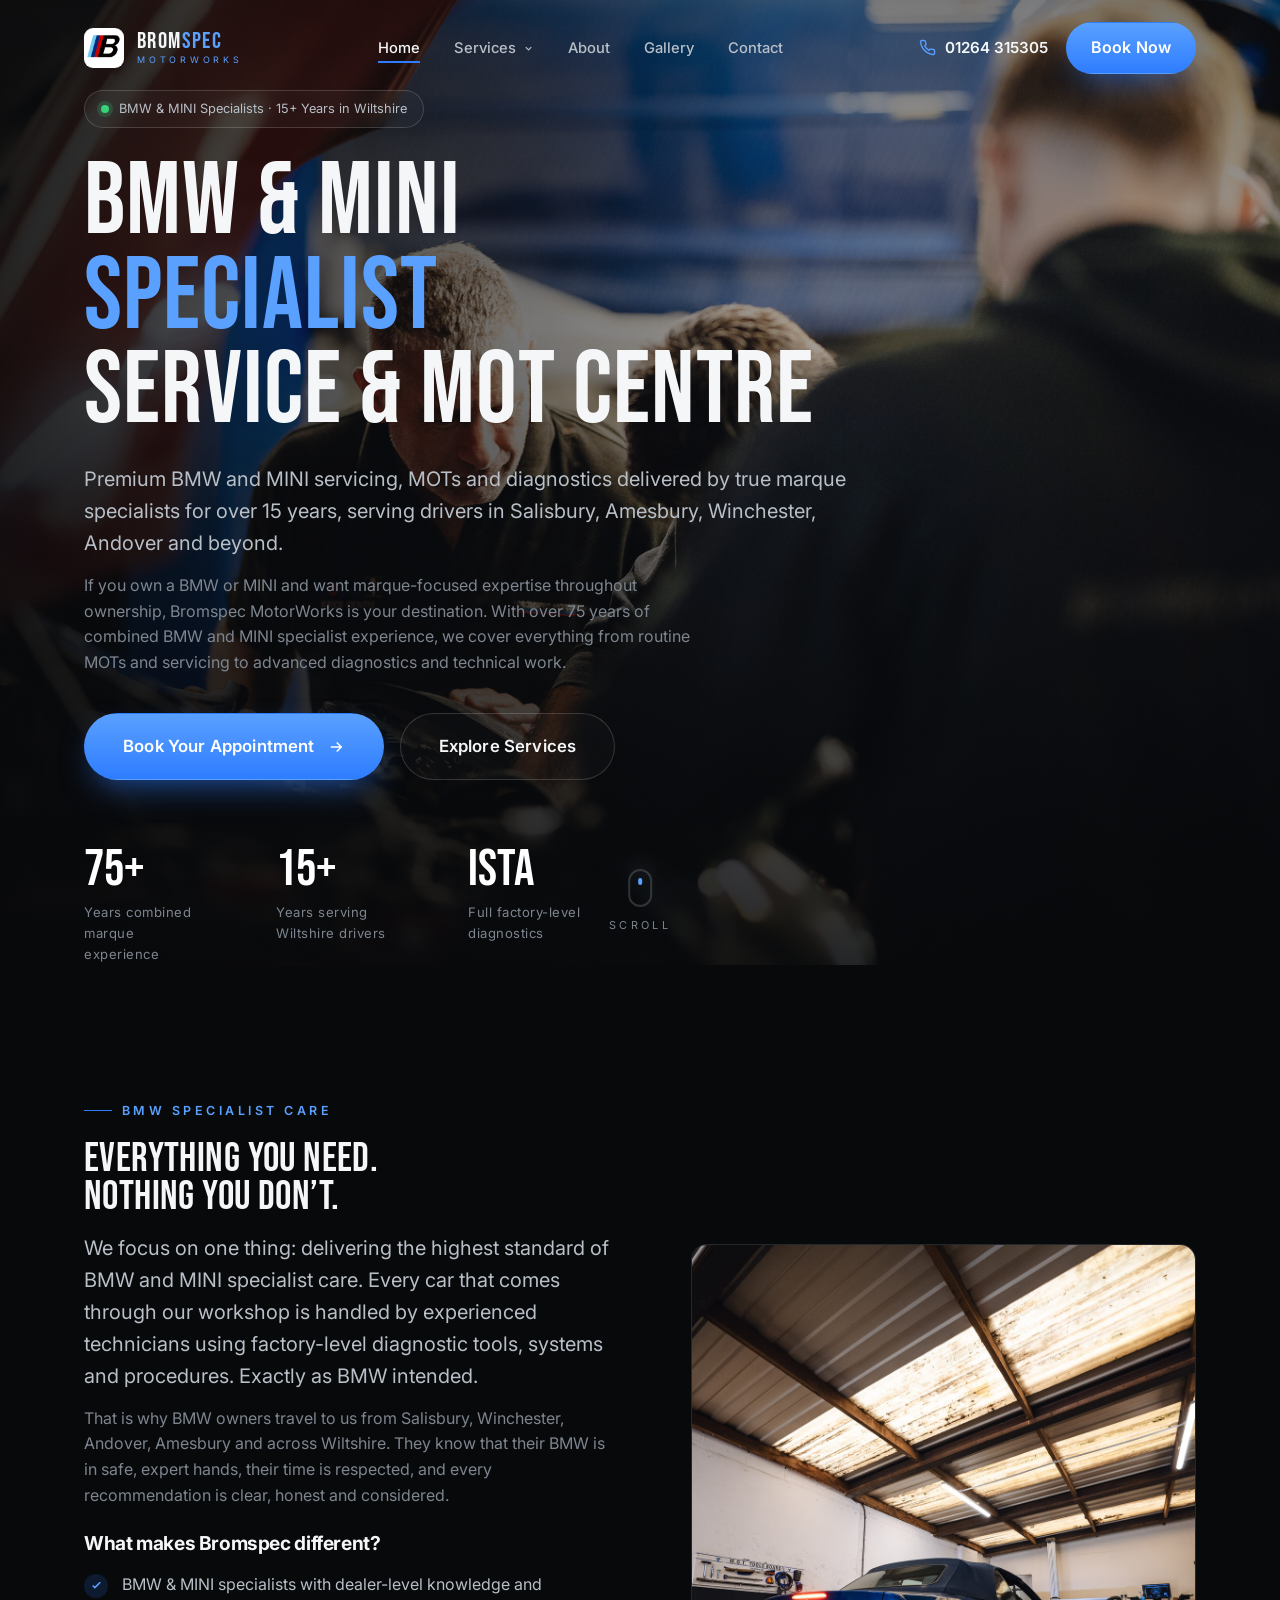
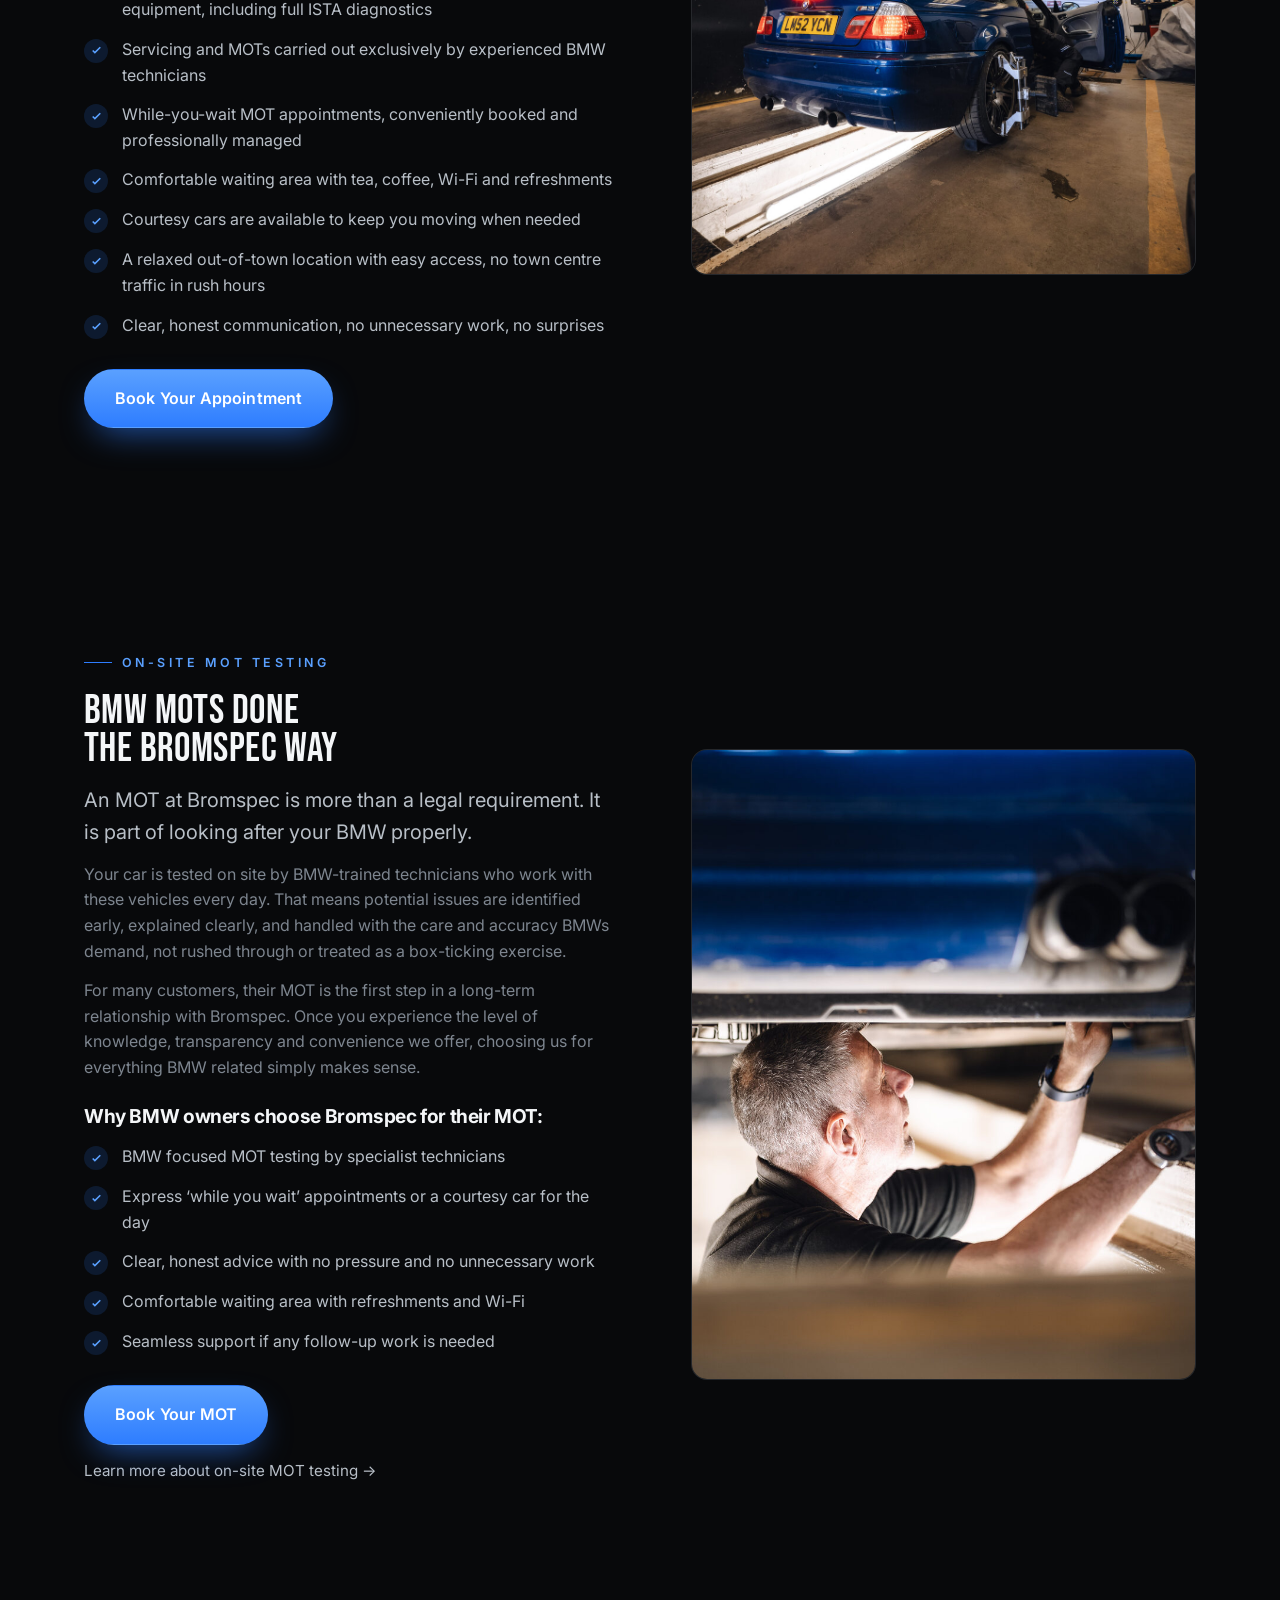
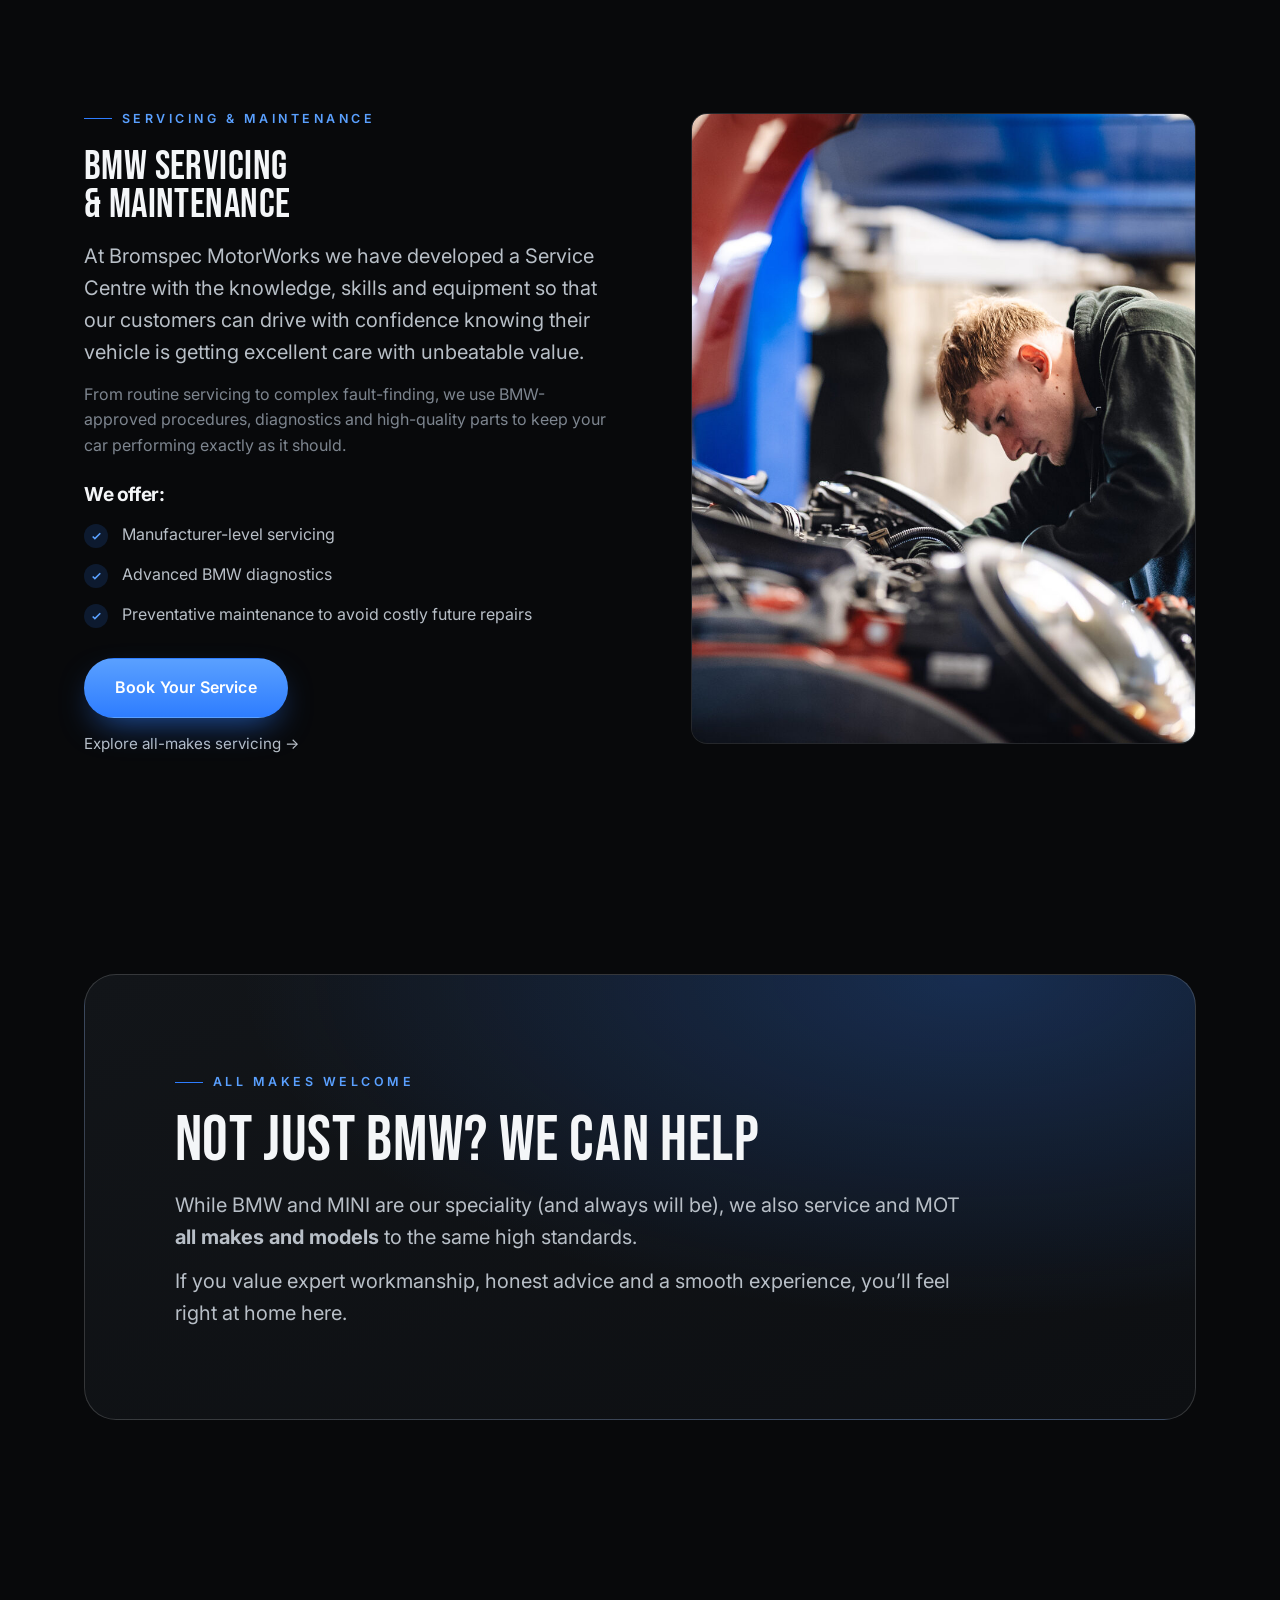
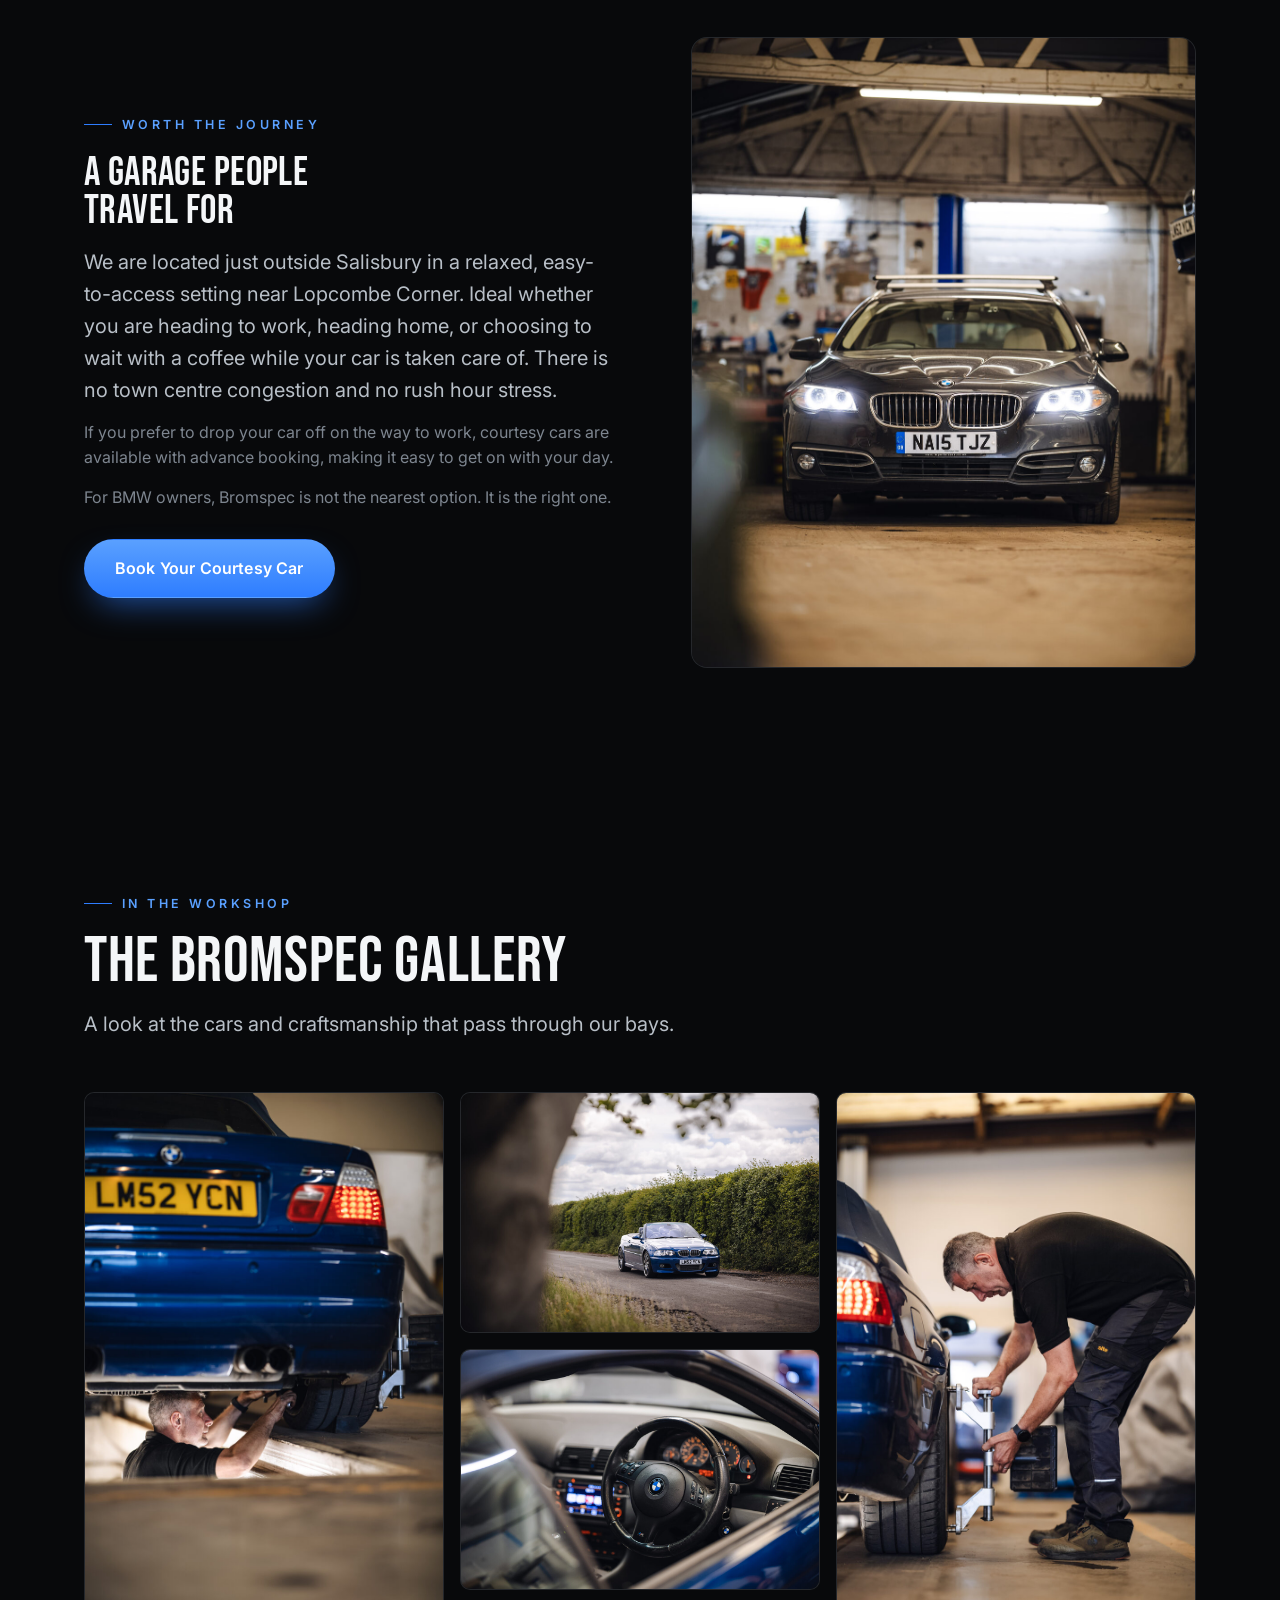
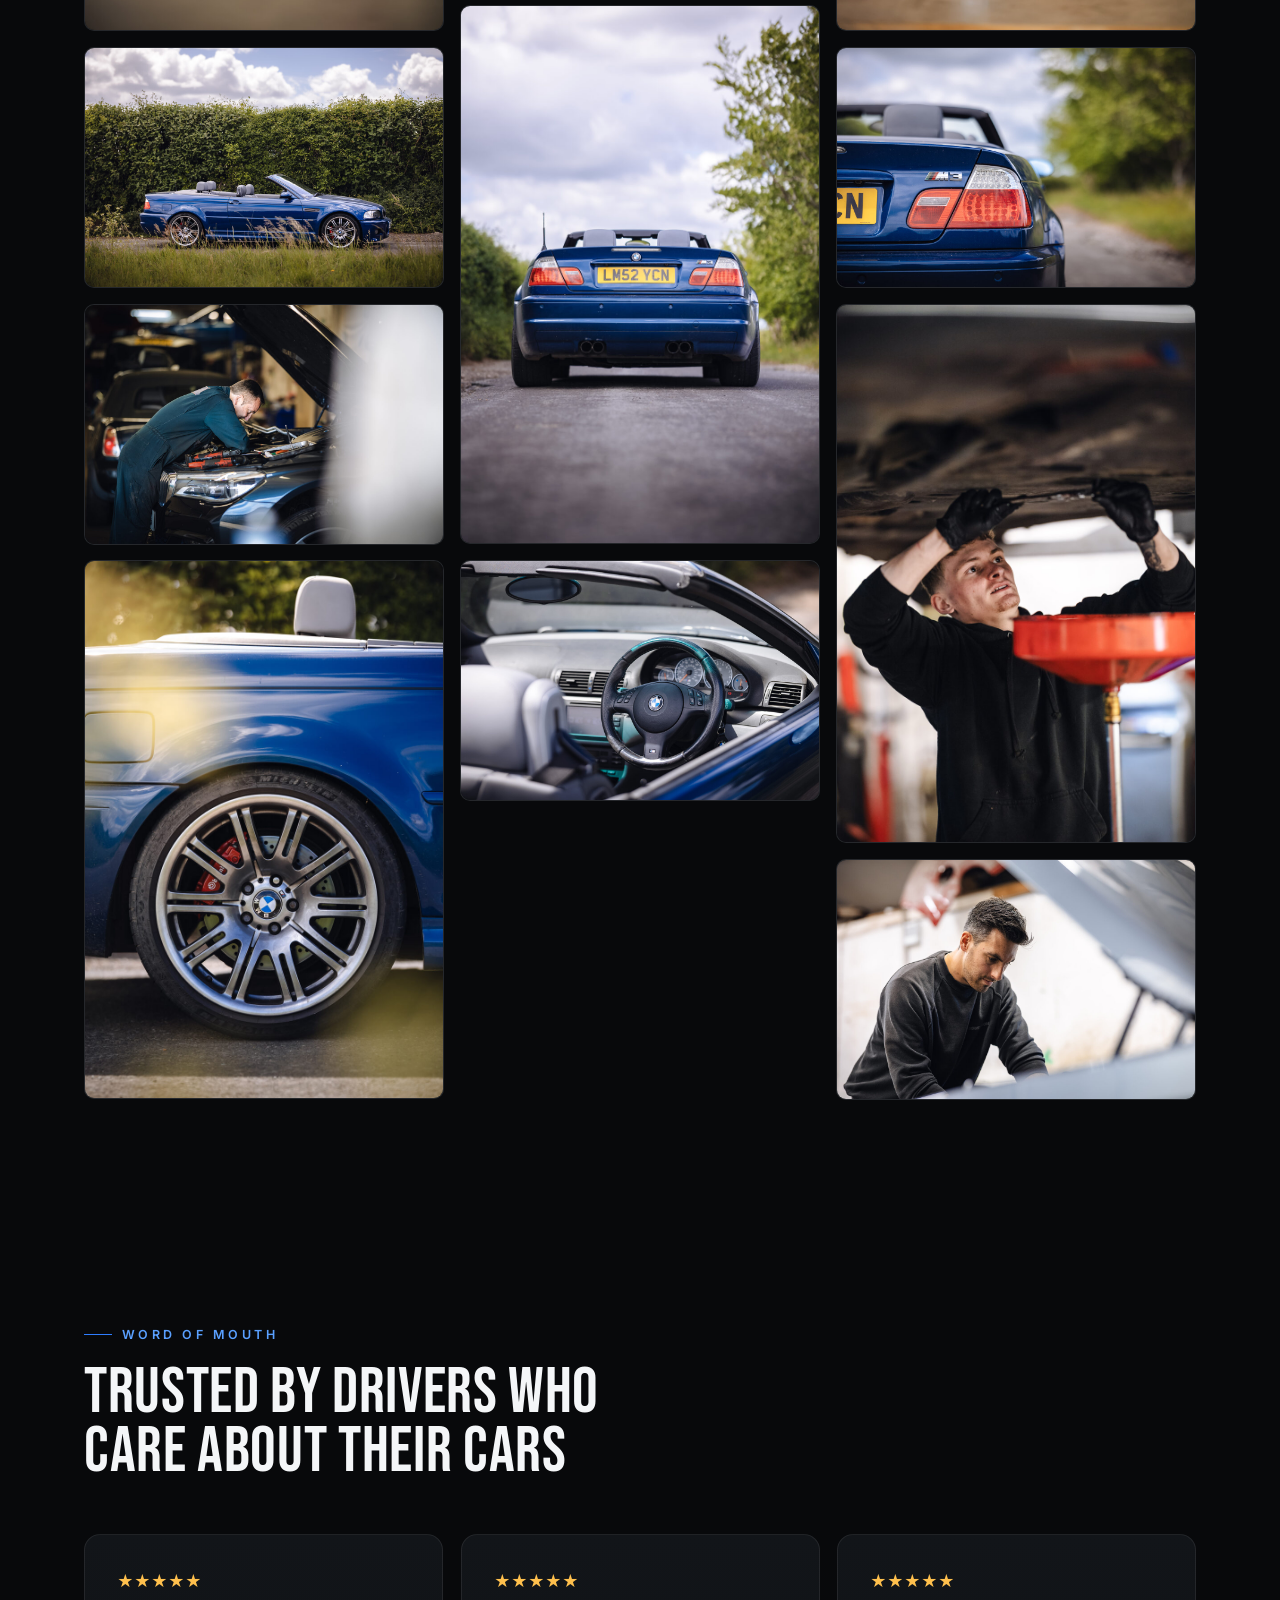
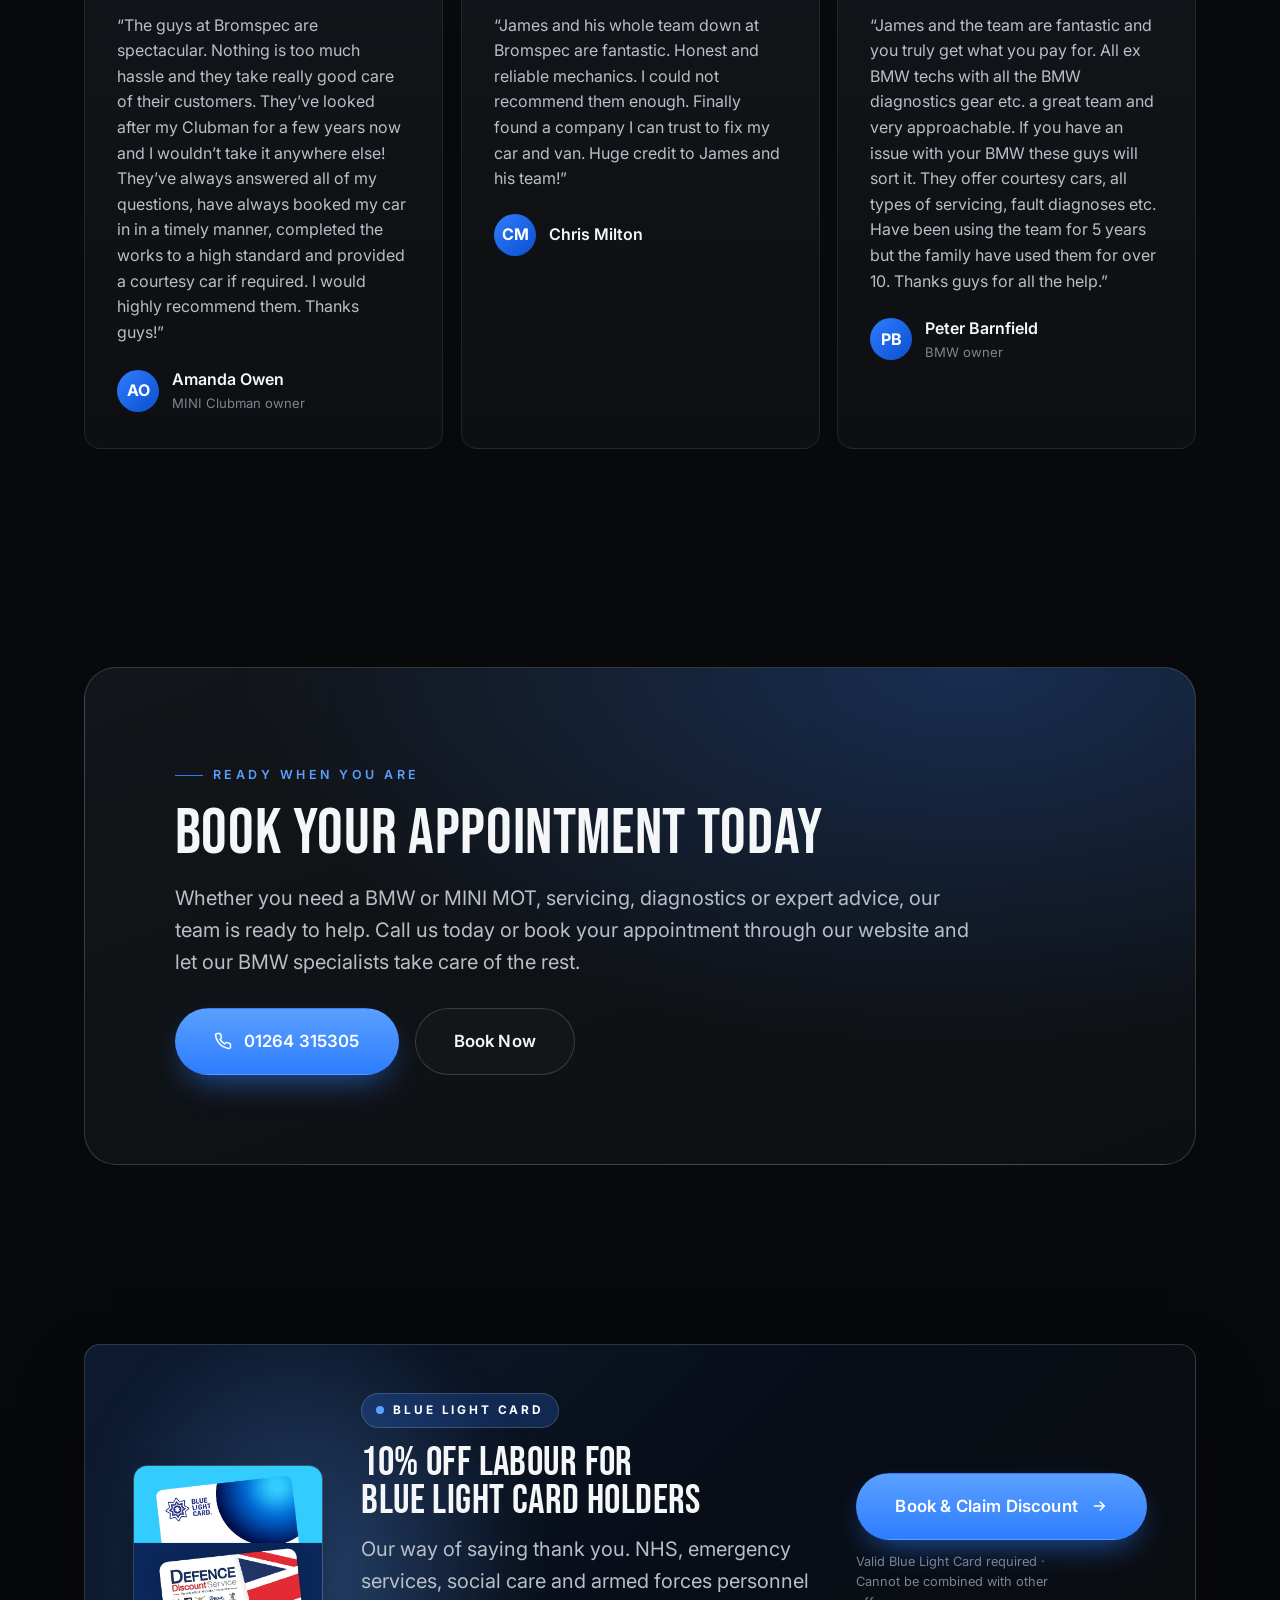
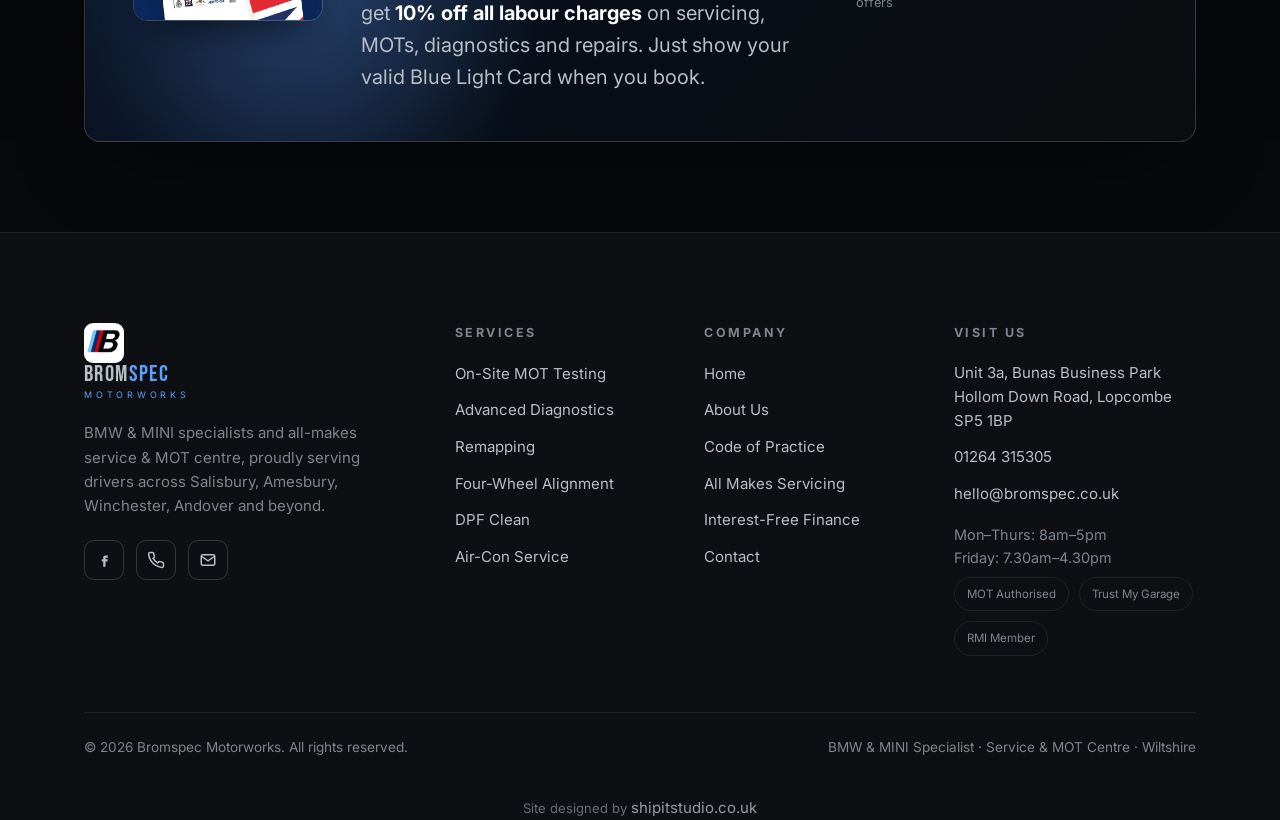
==== commit 9b354126: "Nav: Services dropdown submenu, tidy phone placement, MOT checklist link" ====
--- a/index.html
+++ b/index.html
@@ -2,6 +2,13 @@
 <html lang="en-GB">
 <head>
 <meta charset="UTF-8" />
+<!-- Google Tag Manager -->
+<script>(function(w,d,s,l,i){w[l]=w[l]||[];w[l].push({'gtm.start':
+new Date().getTime(),event:'gtm.js'});var f=d.getElementsByTagName(s)[0],
+j=d.createElement(s),dl=l!='dataLayer'?'&l='+l:'';j.async=true;j.src=
+'https://www.googletagmanager.com/gtm.js?id='+i+dl;f.parentNode.insertBefore(j,f);
+})(window,document,'script','dataLayer','GTM-MNSMN5FG');</script>
+<!-- End Google Tag Manager -->
 <meta name="viewport" content="width=device-width, initial-scale=1" />
 <title>Bromspec Motorworks — BMW &amp; MINI Specialist · Salisbury</title>
 <meta name="description" content="BMW & MINI specialist servicing, MOTs, diagnostics and repairs near Salisbury. All makes welcome. 75+ years combined marque experience. Lopcombe, Wiltshire." />
@@ -63,6 +70,10 @@
 </script>
 </head>
 <body>
+<!-- Google Tag Manager (noscript) -->
+<noscript><iframe src="https://www.googletagmanager.com/ns.html?id=GTM-MNSMN5FG"
+height="0" width="0" style="display:none;visibility:hidden"></iframe></noscript>
+<!-- End Google Tag Manager (noscript) -->
 
 <a class="skip-link" href="#main">Skip to content</a>
 
@@ -85,18 +96,33 @@
     <nav class="nav__menu" aria-label="Primary">
       <ul class="nav__links">
         <li><a href="/" class="active" aria-current="page">Home</a></li>
-        <li><a href="/services">Services</a></li>
+        <li class="nav__item--dropdown">
+          <a href="/services" aria-haspopup="true">Services<svg class="nav__chevron" viewBox="0 0 24 24" fill="none" stroke="currentColor" stroke-width="2.5" aria-hidden="true" focusable="false"><path d="m6 9 6 6 6-6"/></svg></a>
+          <ul class="nav__submenu" aria-label="Services submenu">
+            <li><a href="/services">All Services</a></li>
+            <li><a href="/on-site-mot-testing">On-Site MOT Testing</a></li>
+            <li><a href="/advanced-diagnostics">Advanced Diagnostics</a></li>
+            <li><a href="/all-makes-servicing">All Makes Servicing</a></li>
+            <li><a href="/remapping">Remapping</a></li>
+            <li><a href="/four-wheel-alignment">Four-Wheel Alignment</a></li>
+            <li><a href="/dpf-clean">DPF Clean</a></li>
+            <li><a href="/air-con-service">Air-Con Service</a></li>
+            <li><a href="/free-courtesy-car">Free Courtesy Car</a></li>
+            <li><a href="/interest-free-finance">Interest-Free Finance</a></li>
+          </ul>
+        </li>
         <li><a href="/about">About</a></li>
         <li><a href="/#gallery">Gallery</a></li>
         <li><a href="/contact">Contact</a></li>
       </ul>
-      <a class="nav__phone" href="tel:+441264315305">
+      <a class="nav__phone nav__phone--menu" href="tel:+441264315305">
         <svg viewBox="0 0 24 24" fill="none" stroke="currentColor" stroke-width="2" aria-hidden="true" focusable="false"><path d="M22 16.92v3a2 2 0 0 1-2.18 2 19.79 19.79 0 0 1-8.63-3.07 19.5 19.5 0 0 1-6-6 19.79 19.79 0 0 1-3.07-8.67A2 2 0 0 1 4.11 2h3a2 2 0 0 1 2 1.72c.13.96.36 1.9.69 2.81a2 2 0 0 1-.45 2.11L8.09 9.91a16 16 0 0 0 6 6l1.27-1.27a2 2 0 0 1 2.11-.45c.91.33 1.85.56 2.81.69A2 2 0 0 1 22 16.92Z"/></svg>
         01264 315305
       </a>
     </nav>
 
     <div class="nav__cta">
+      <a class="nav__phone nav__phone--cta" href="tel:+441264315305"><svg viewBox="0 0 24 24" fill="none" stroke="currentColor" stroke-width="2" aria-hidden="true" focusable="false"><path d="M22 16.92v3a2 2 0 0 1-2.18 2 19.79 19.79 0 0 1-8.63-3.07 19.5 19.5 0 0 1-6-6 19.79 19.79 0 0 1-3.07-8.67A2 2 0 0 1 4.11 2h3a2 2 0 0 1 2 1.72c.13.96.36 1.9.69 2.81a2 2 0 0 1-.45 2.11L8.09 9.91a16 16 0 0 0 6 6l1.27-1.27a2 2 0 0 1 2.11-.45c.91.33 1.85.56 2.81.69A2 2 0 0 1 22 16.92Z"/></svg>01264 315305</a>
       <a class="btn btn-primary" href="/contact" style="--pad:12px 24px">Book Now</a>
       <button class="nav__burger" aria-label="Menu" aria-expanded="false" aria-controls="nav"><span></span><span></span><span></span></button>
     </div>
--- a/assets/css/style.css
+++ b/assets/css/style.css
@@ -162,6 +162,33 @@
 .nav__cta { display: flex; align-items: center; gap: 18px; }
 .nav__phone { display: flex; align-items: center; gap: 9px; font-weight: 600; font-size: .95rem; }
 .nav__phone svg { width: 17px; height: 17px; color: var(--accent-2); }
+.nav__phone--menu { display: none; }
+.nav__phone--cta { white-space: nowrap; transition: color .3s; }
+.nav__phone--cta:hover { color: var(--accent-2); }
+
+/* Services dropdown */
+.nav__item--dropdown { position: relative; }
+.nav__item--dropdown > a { display: inline-flex; align-items: center; gap: 7px; }
+.nav__chevron { width: 11px; height: 11px; flex: none; transition: transform .3s var(--ease); }
+.nav__item--dropdown:hover .nav__chevron,
+.nav__item--dropdown:focus-within .nav__chevron { transform: rotate(180deg); }
+.nav__item--dropdown::before { content: ""; position: absolute; left: -14px; right: -14px; top: 100%; height: 24px; }
+.nav__submenu {
+  position: absolute; top: calc(100% + 20px); left: -22px; z-index: 5;
+  min-width: 250px; padding: 10px;
+  background: var(--surface); border: 1px solid var(--line-strong);
+  border-radius: var(--radius-sm); box-shadow: var(--shadow);
+  opacity: 0; visibility: hidden; transform: translateY(10px);
+  transition: opacity .3s var(--ease), transform .3s var(--ease), visibility .3s;
+}
+.nav__item--dropdown:hover .nav__submenu,
+.nav__item--dropdown:focus-within .nav__submenu { opacity: 1; visibility: visible; transform: none; }
+.nav__submenu li + li { margin-top: 2px; }
+.nav__submenu a { display: block; padding: 9px 12px; border-radius: 8px; font-size: .9rem; white-space: nowrap; }
+.nav__submenu a::after { display: none; }
+.nav__submenu a:hover, .nav__submenu a:focus-visible { background: rgba(46,125,255,.12); color: var(--text); }
+
+@media (max-width: 1120px) { .nav__phone--cta { display: none; } }
 
 .nav__burger { display: none; flex-direction: column; gap: 5px; width: 30px; height: 24px; justify-content: center; background: none; border: 0; z-index: 2; }
 .nav__burger span { height: 2px; width: 100%; background: var(--text); border-radius: 2px; transition: transform .4s var(--ease), opacity .3s; }
@@ -445,16 +472,32 @@
   .nav__burger { display: flex; }
   .nav__menu {
     position: fixed; inset: 0; z-index: 1; background: rgba(8,9,11,.97); backdrop-filter: blur(14px);
-    display: flex; flex-direction: column; justify-content: center; gap: 8px; padding: var(--gutter);
+    display: flex; flex-direction: column; justify-content: flex-start; gap: 8px;
+    padding: 108px var(--gutter) 40px; overflow-y: auto;
     transform: translateX(100%); transition: transform .5s var(--ease); pointer-events: none;
   }
   .nav.open .nav__menu { transform: none; pointer-events: auto; }
   .nav__menu .nav__links { display: flex; flex-direction: column; gap: 4px; }
   .nav__menu .nav__links a { font-size: 1.8rem; font-family: var(--font-display); padding: 8px 0; }
-  .nav__menu .nav__phone { display: flex; margin-top: 24px; font-size: 1.1rem; }
+  .nav__item--dropdown::before { display: none; }
+  .nav__chevron { display: none; }
+  .nav__submenu {
+    position: static; opacity: 1; visibility: visible; transform: none; transition: none;
+    min-width: 0; margin: 2px 0 8px 6px; padding: 0 0 0 16px;
+    background: none; border: 0; border-left: 2px solid var(--line-strong); border-radius: 0; box-shadow: none;
+  }
+  .nav__menu .nav__submenu a {
+    font-size: 1.05rem; font-family: var(--font-body); color: var(--text-soft);
+    display: flex; align-items: center; min-height: 44px; padding: 4px 0;
+  }
+  .nav__menu .nav__submenu a:hover { color: var(--text); }
+  .nav__menu .nav__phone {
+    display: flex; align-items: center; margin-top: 20px; padding: 10px 0; min-height: 44px;
+    font-size: 1.15rem;
+  }
 }
 @media (max-width: 560px) {
   .form .row { grid-template-columns: 1fr; }
-  .footer__grid { grid-template-columns: 1fr; }
+  .footer__grid { grid-template-columns: 1fr }
   .hero__stats { gap: 28px; }
 }
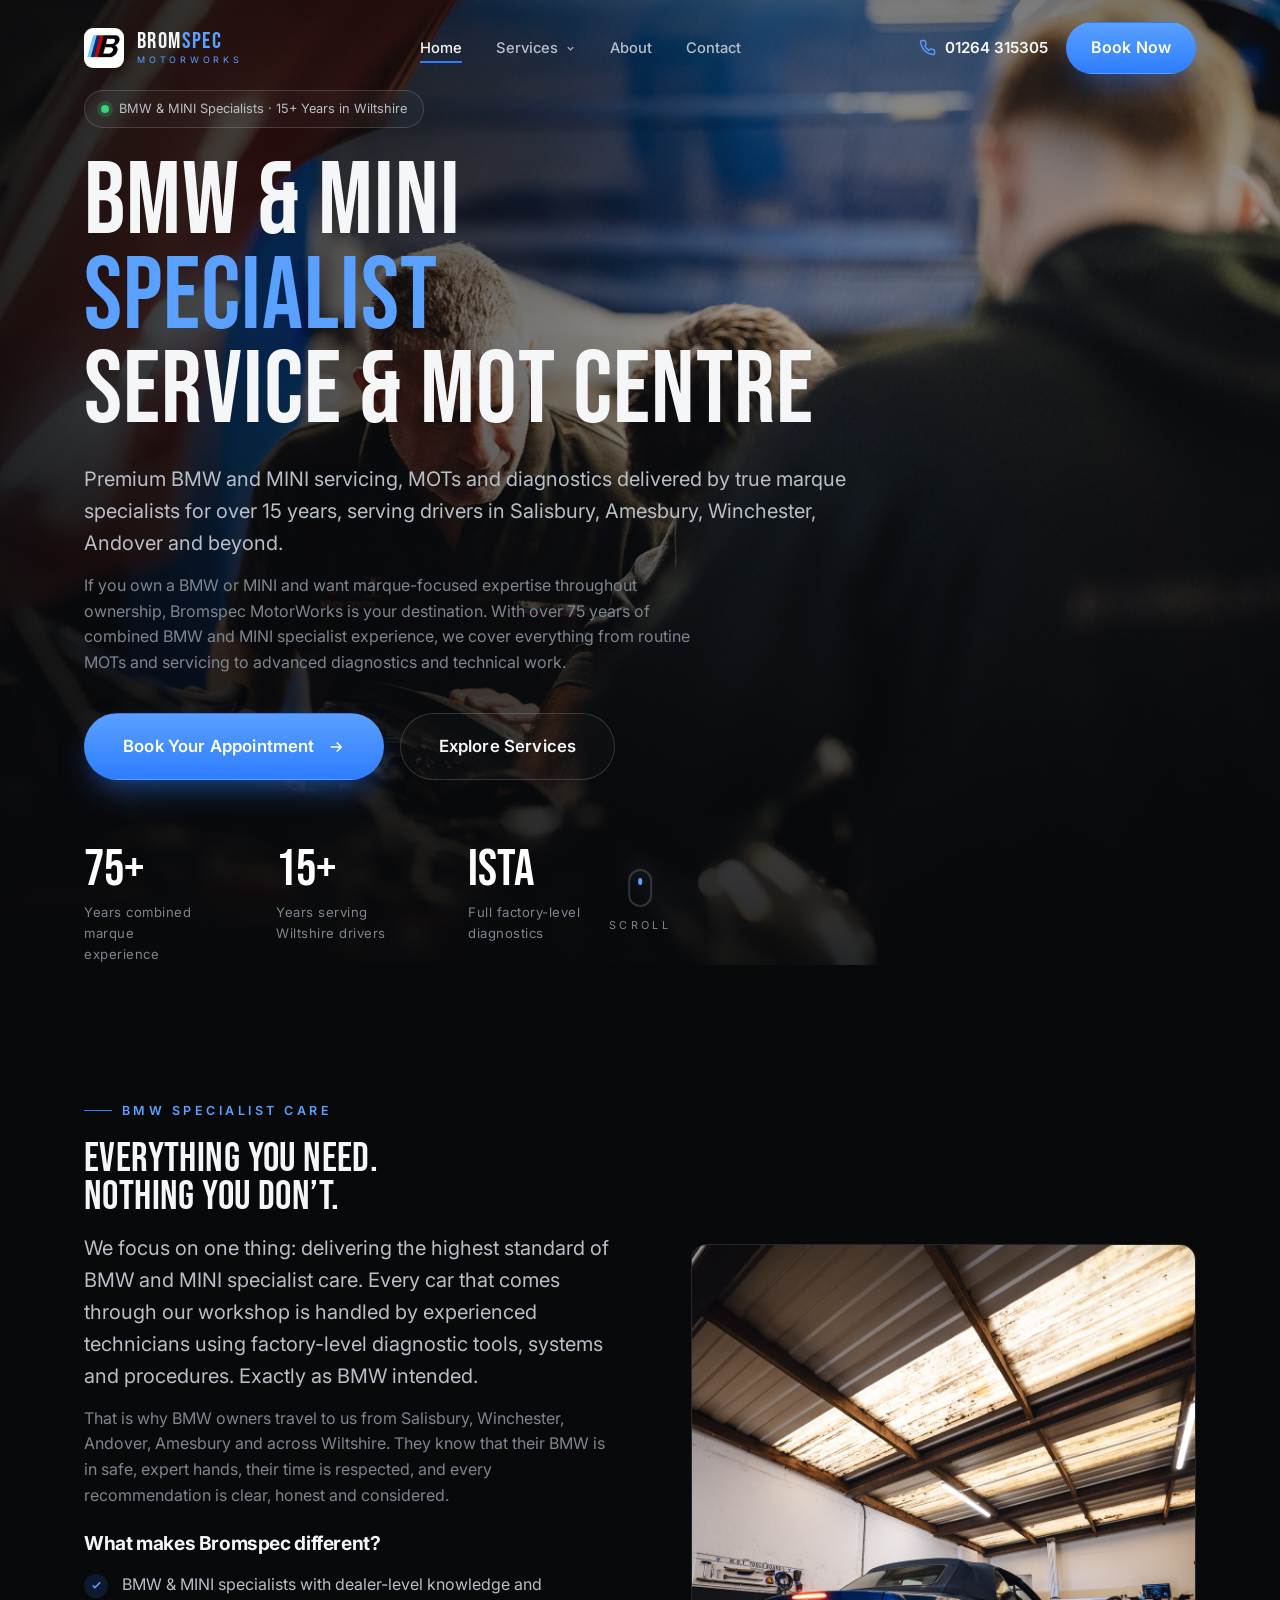
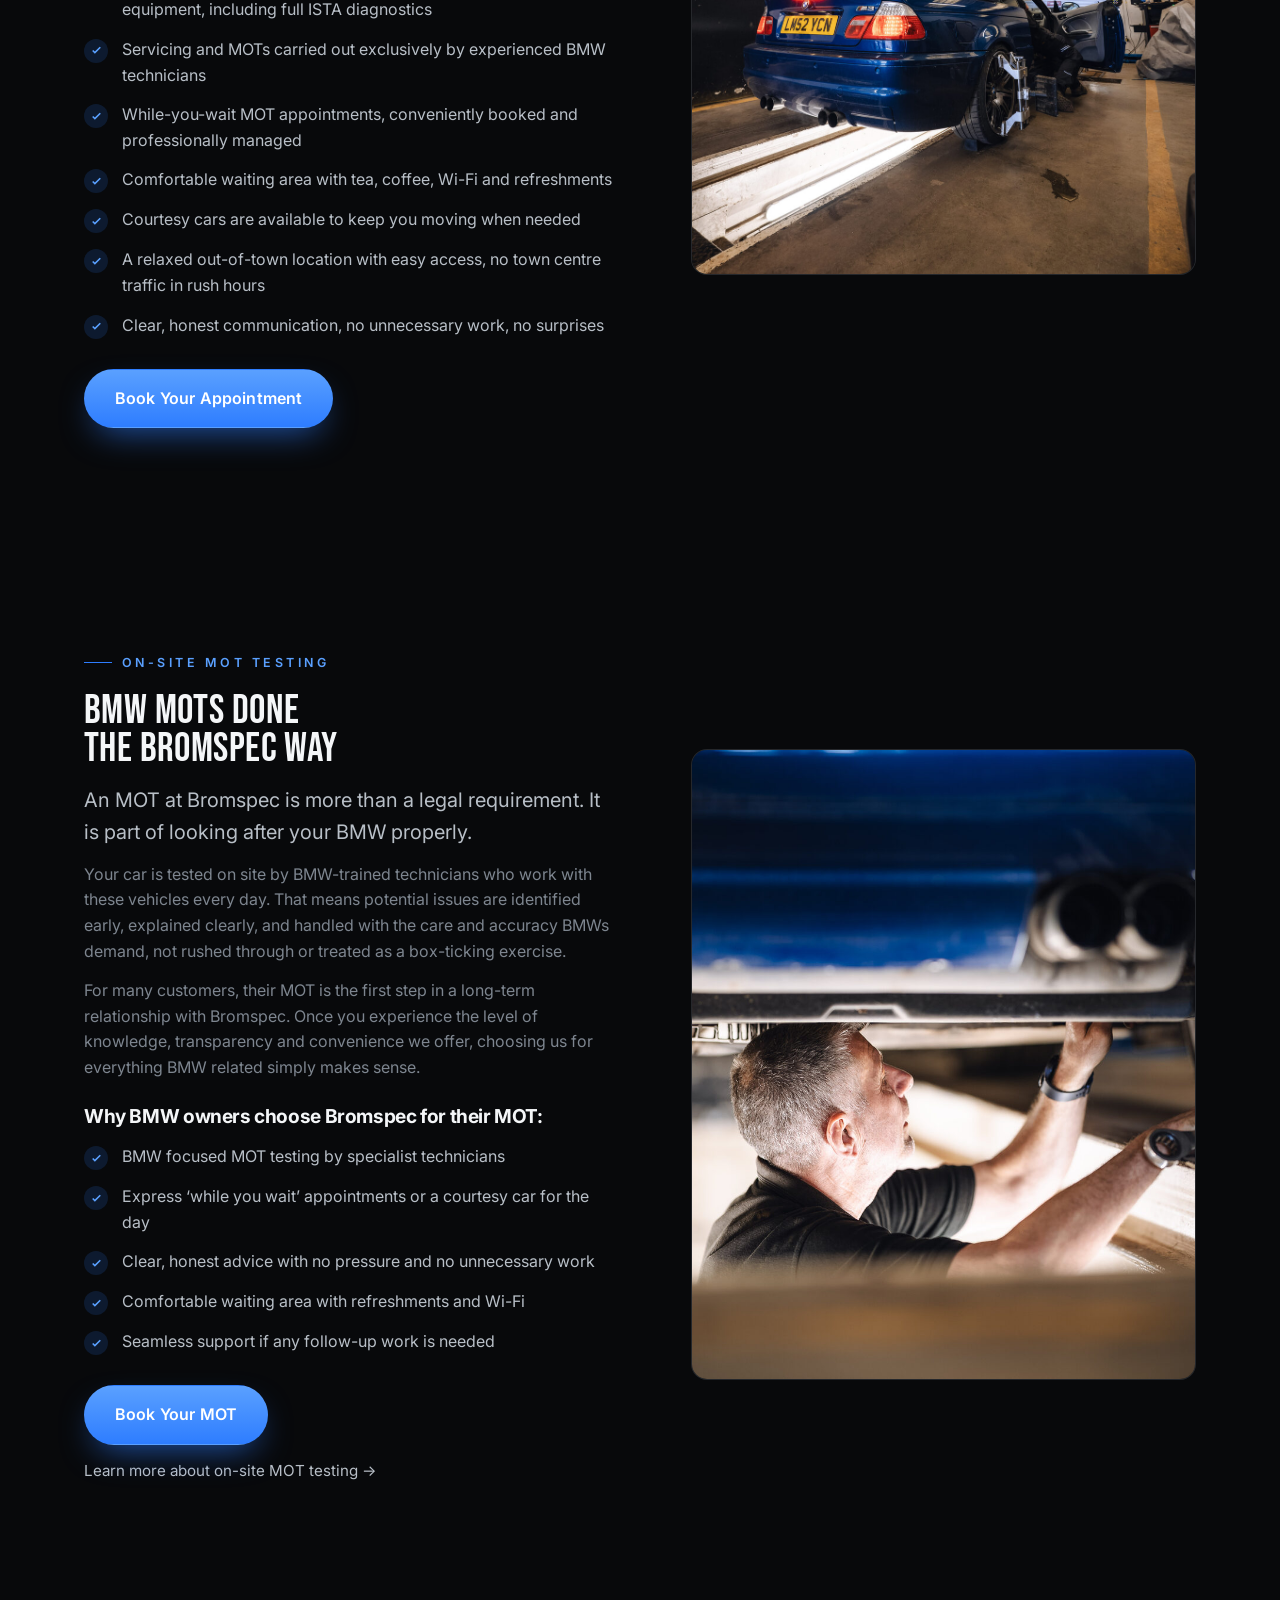
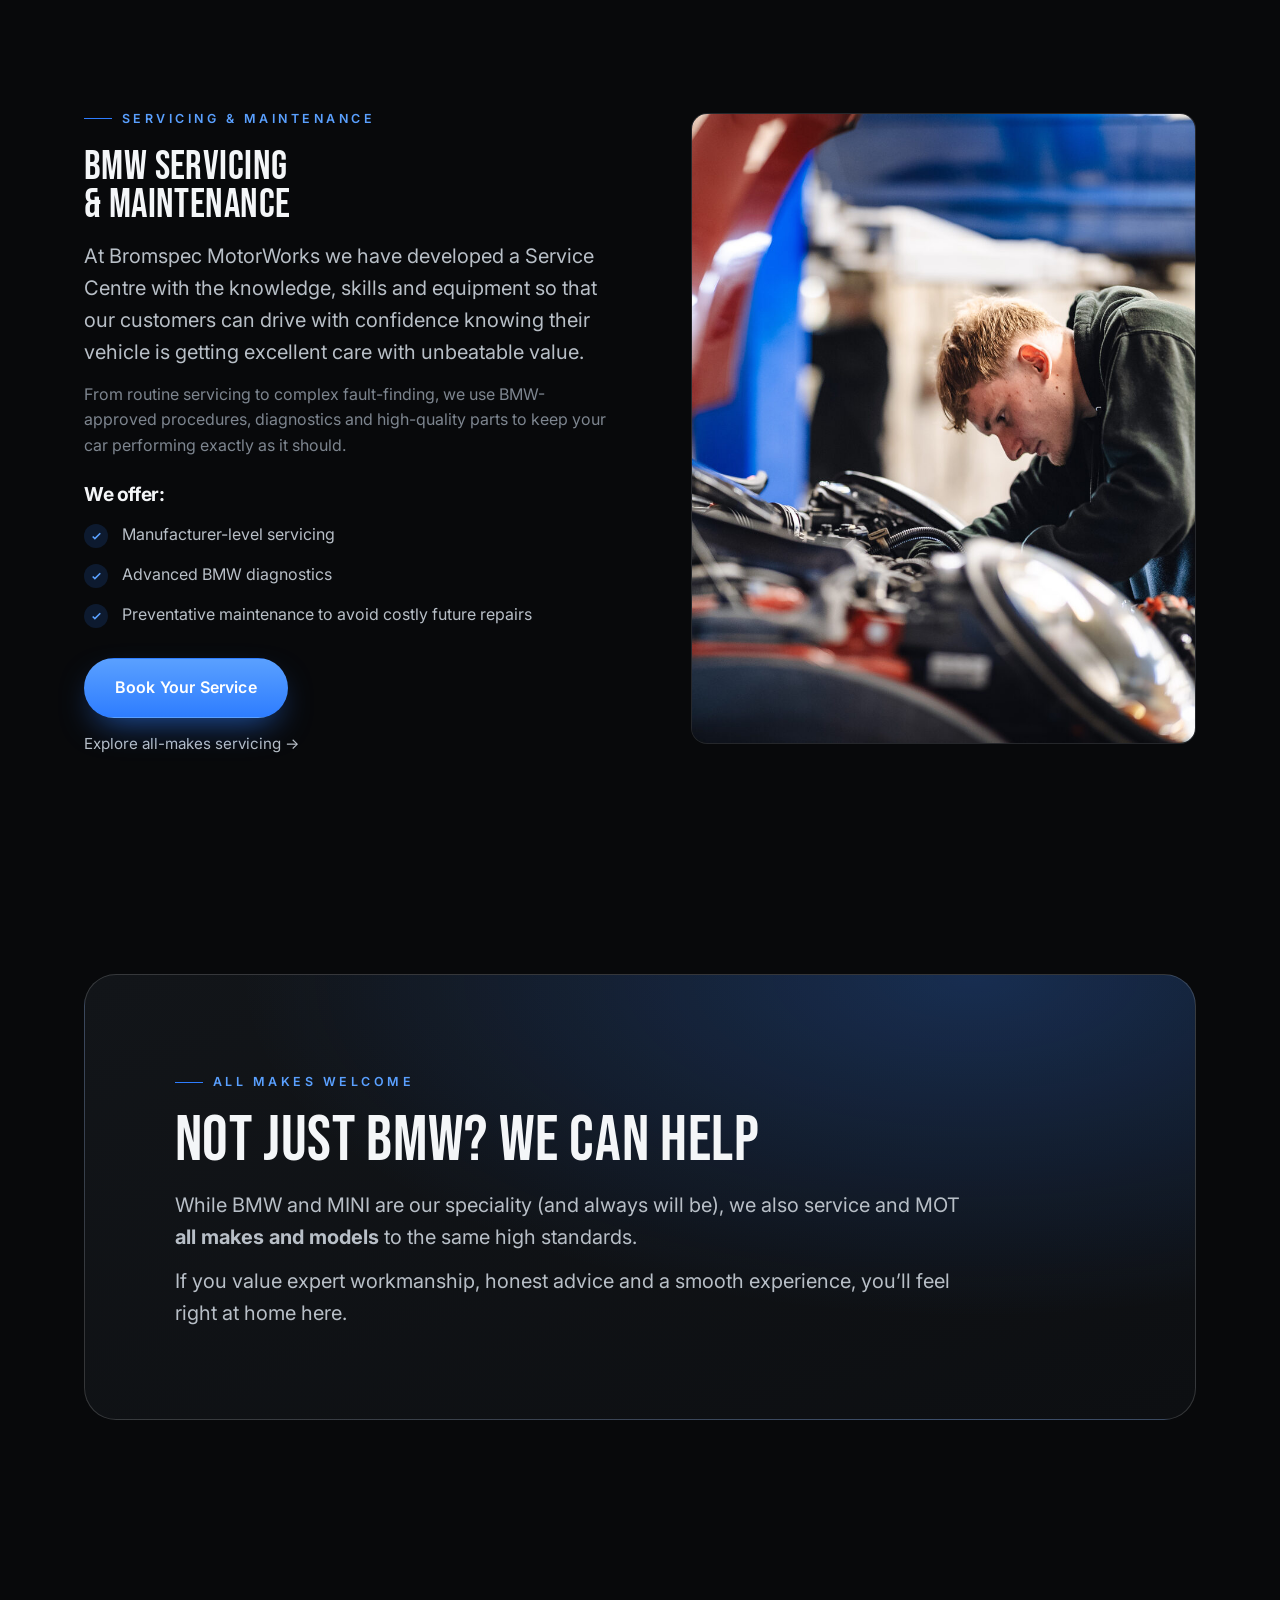
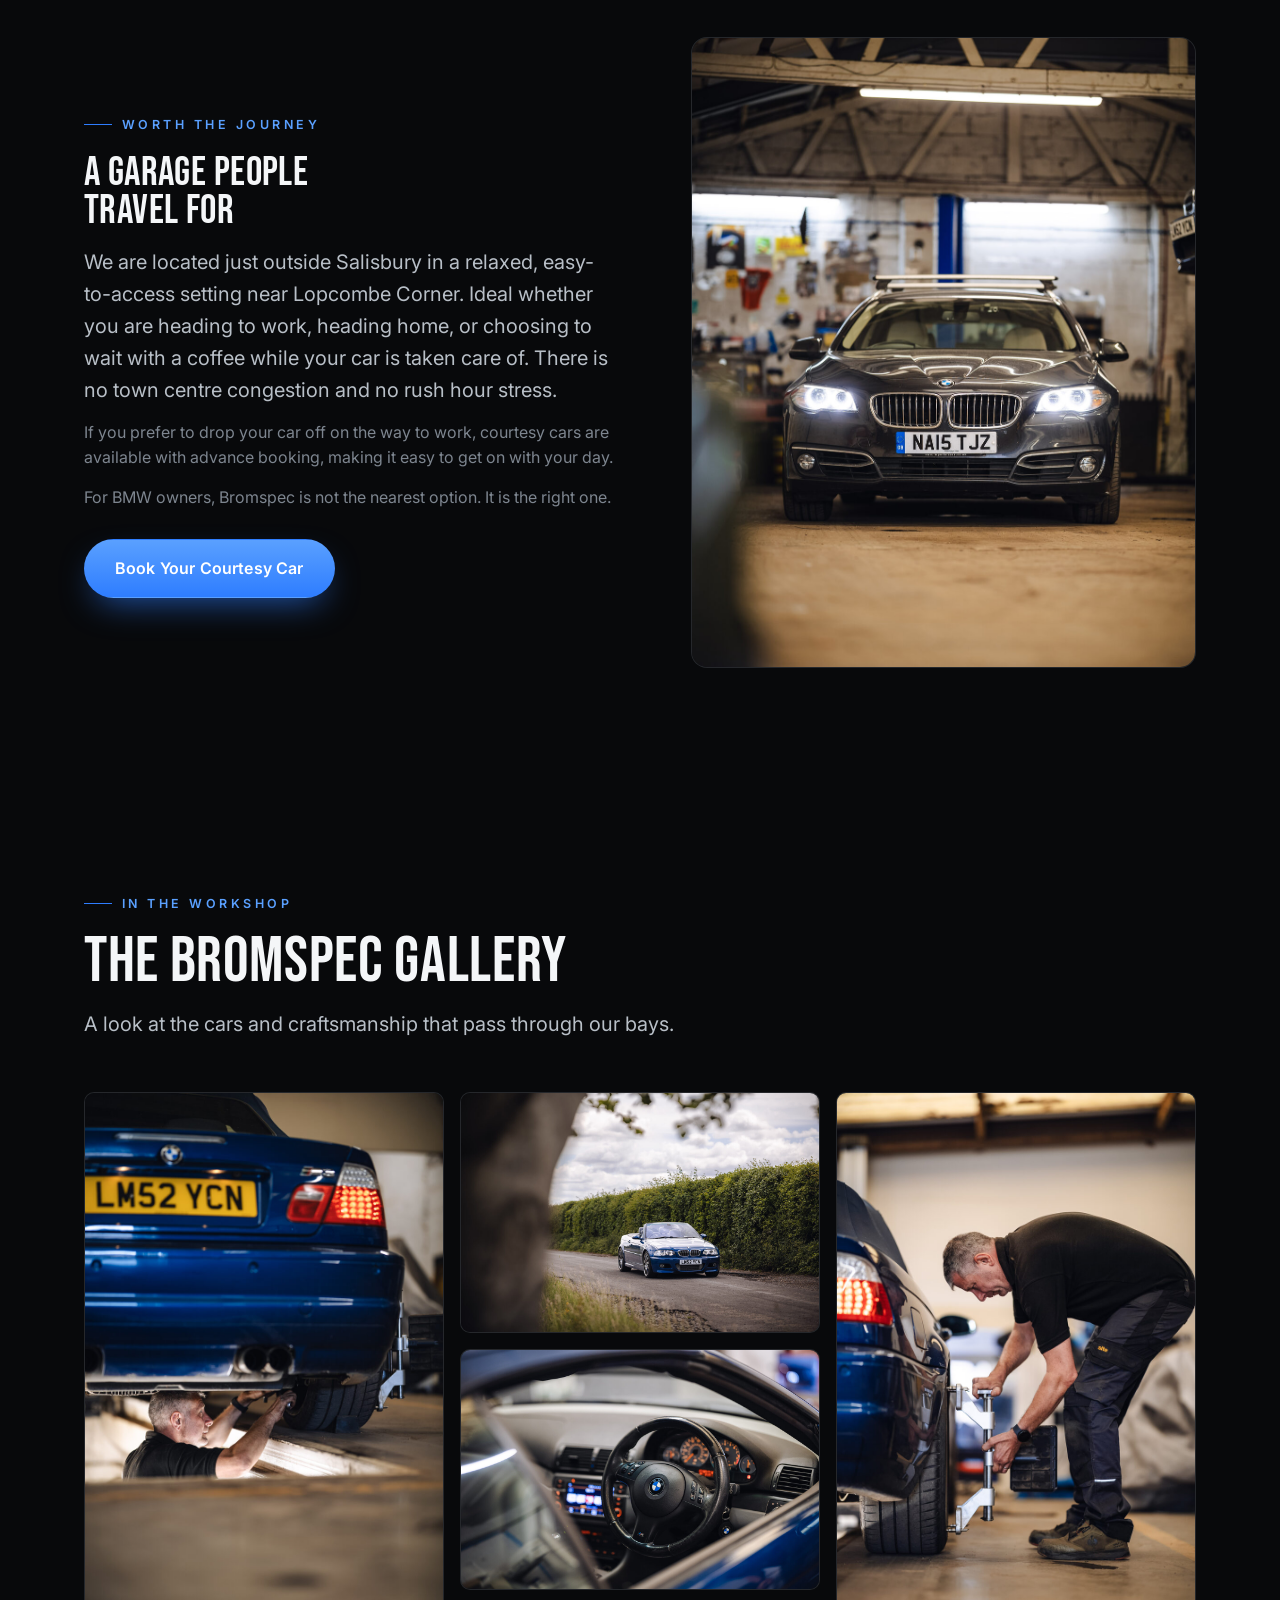
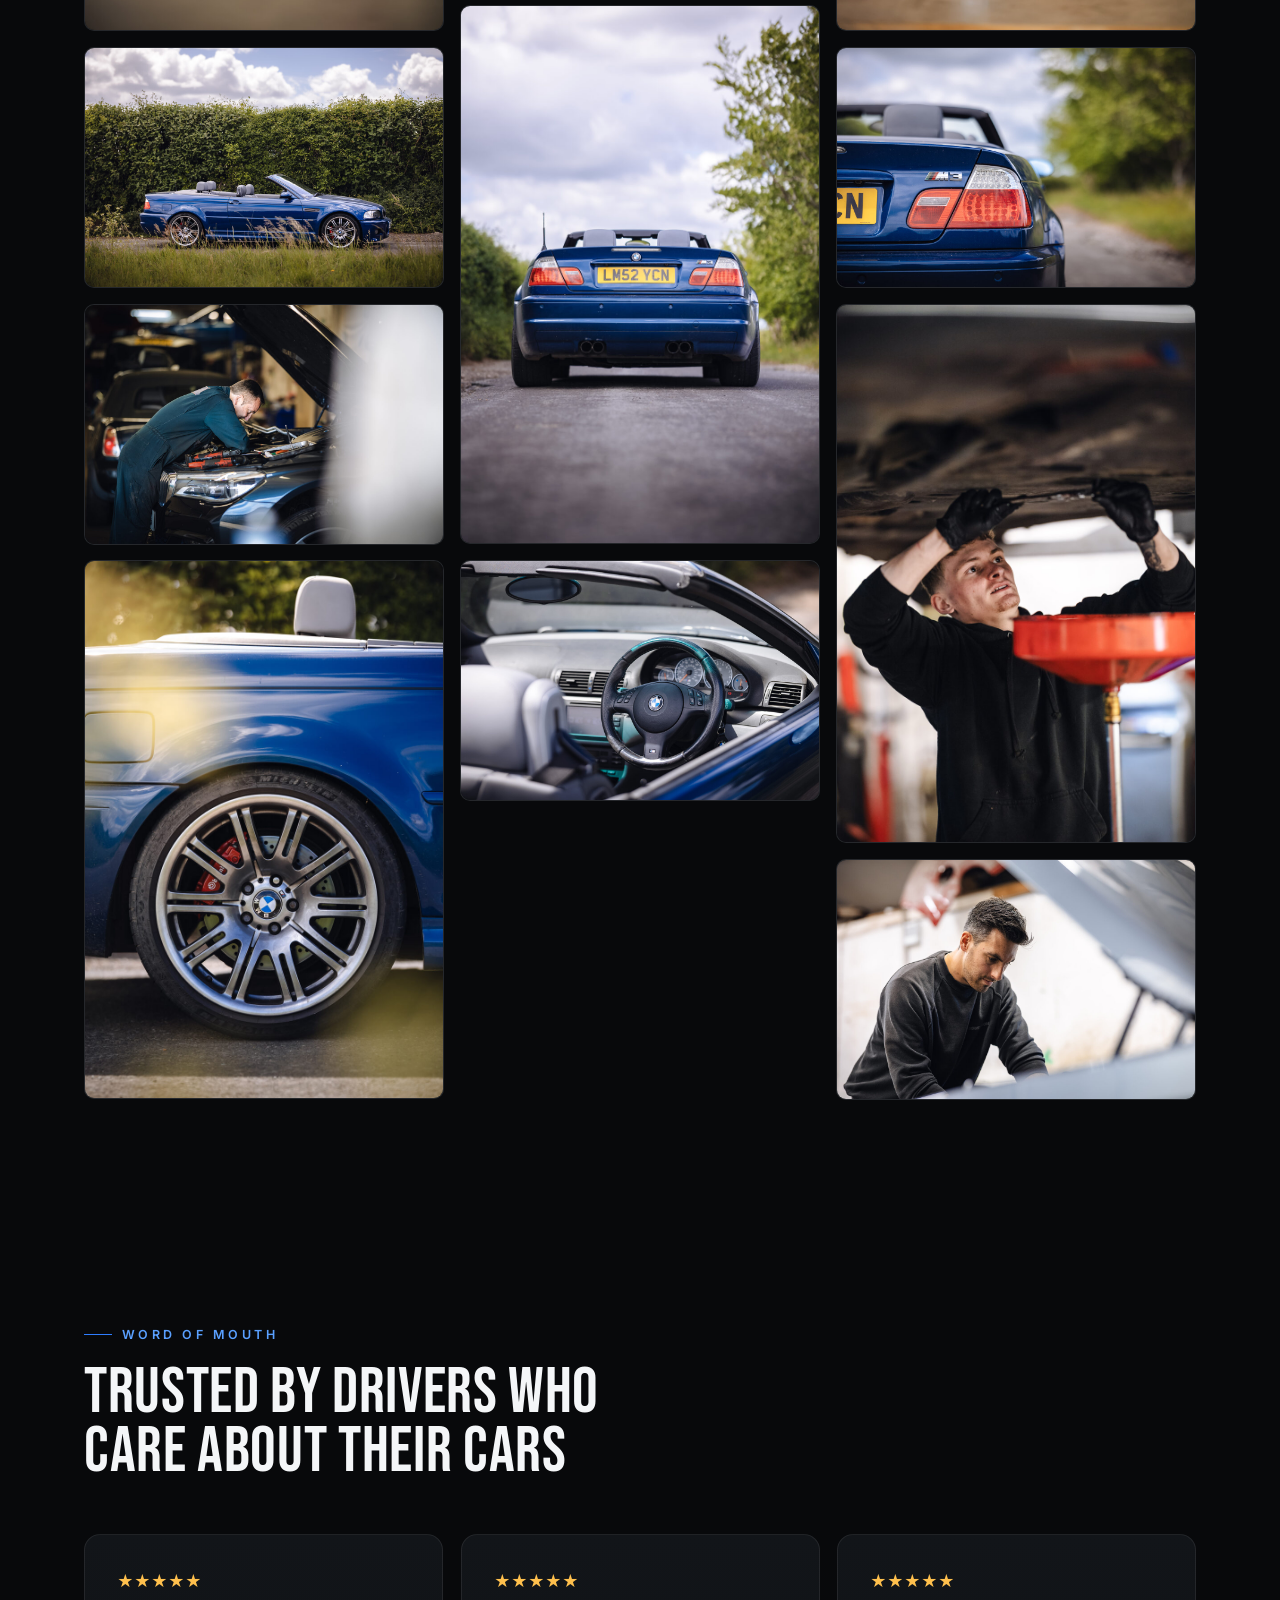
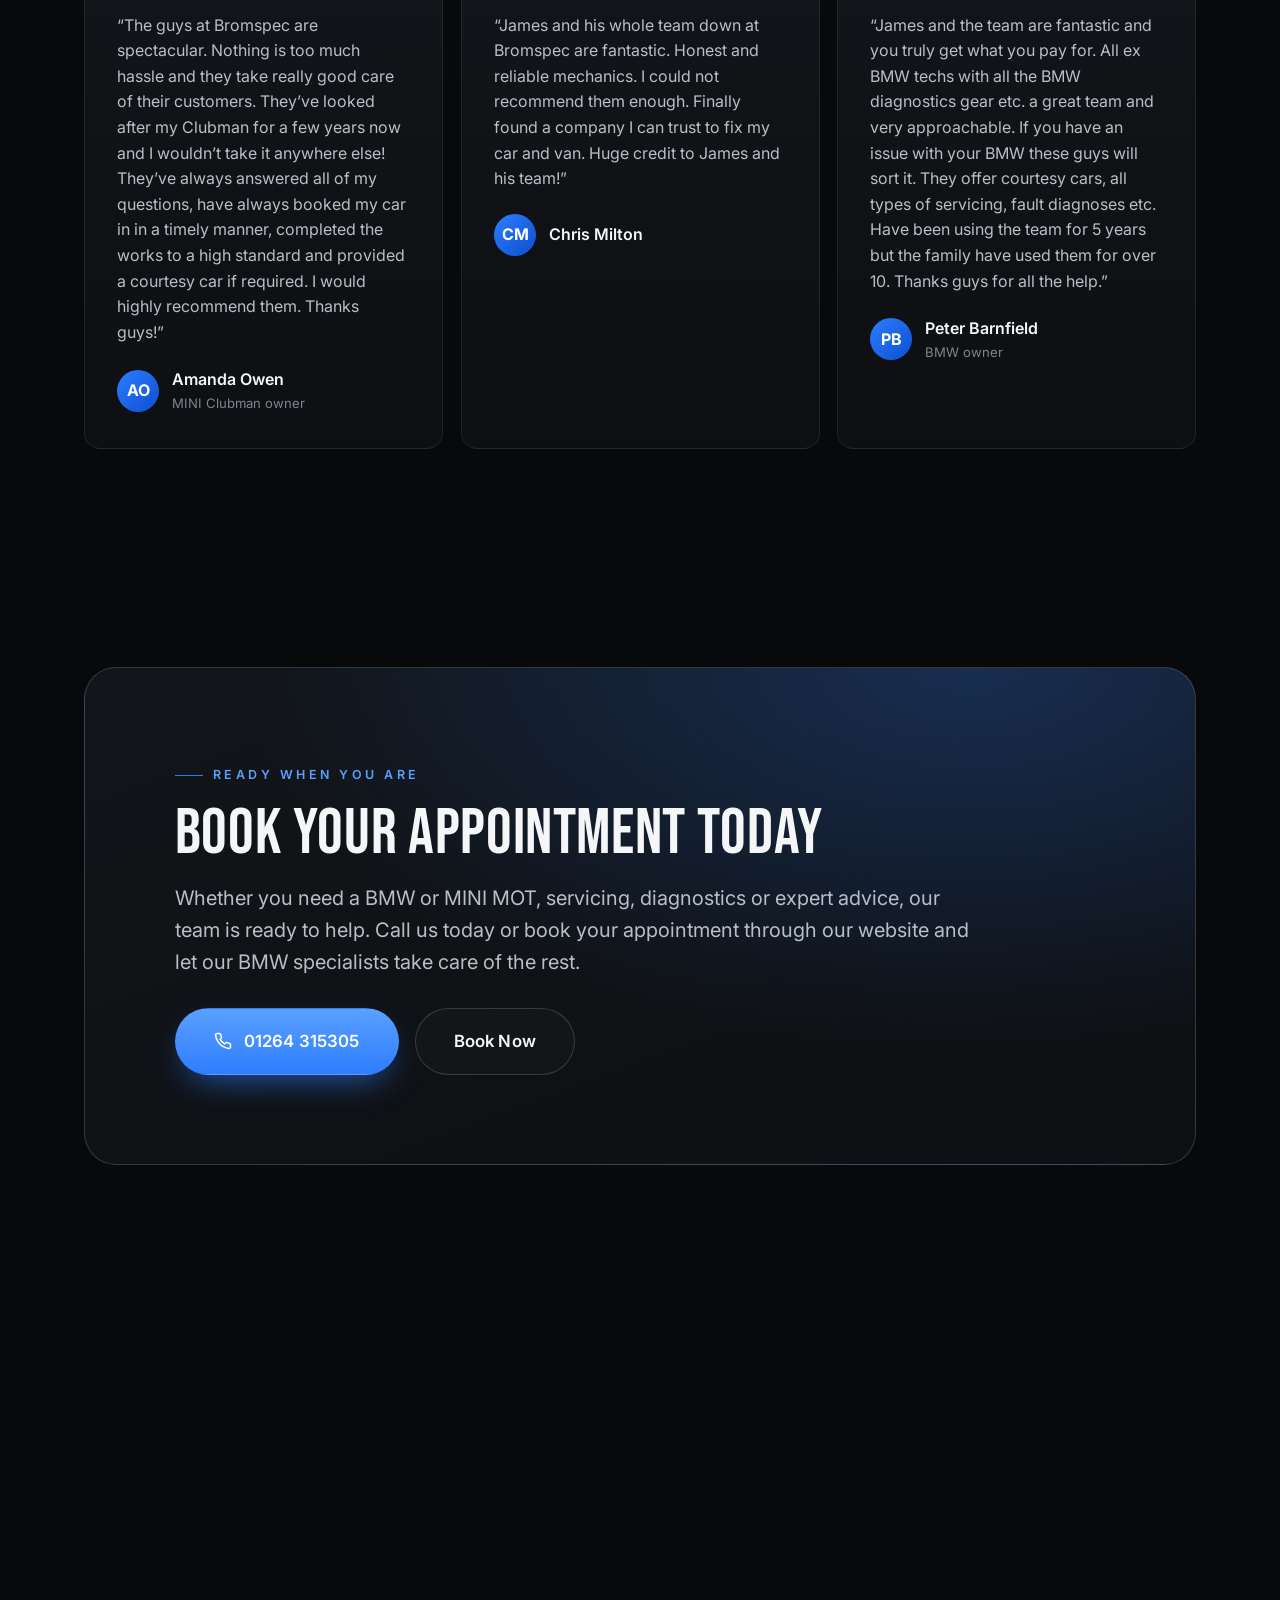
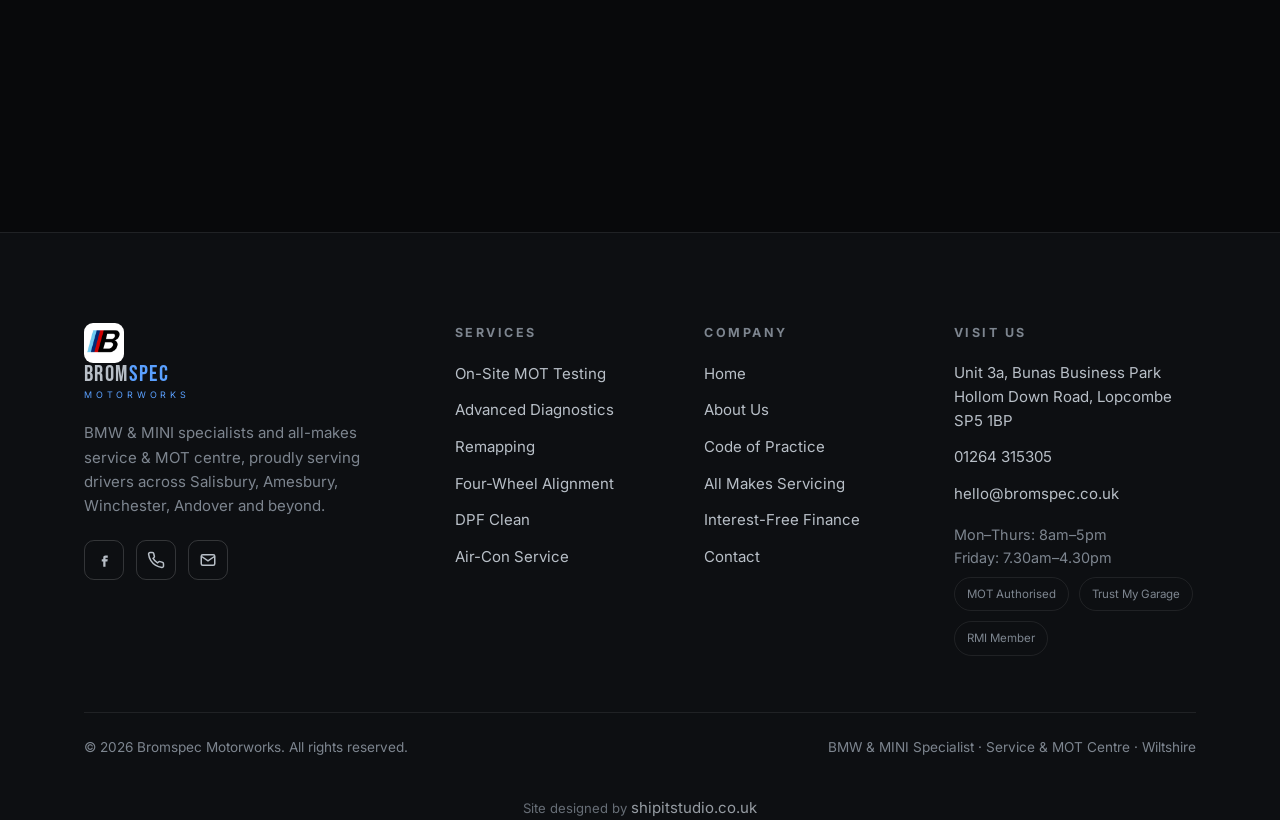
==== commit 9e84ffe1: "SEO: expand business schema sameAs; remove Gallery from nav; tidy image placeholders (home)" ====
--- a/index.html
+++ b/index.html
@@ -65,7 +65,15 @@
     { "@type": "OpeningHoursSpecification", "dayOfWeek": ["Monday","Tuesday","Wednesday","Thursday"], "opens": "08:00", "closes": "17:00" },
     { "@type": "OpeningHoursSpecification", "dayOfWeek": "Friday", "opens": "07:30", "closes": "16:30" }
   ],
-  "sameAs": ["https://www.facebook.com/BROMSPECMOTORWORKS"]
+  "sameAs": [
+    "https://www.facebook.com/BROMSPECMOTORWORKS",
+    "https://x.com/bromspecuk",
+    "https://trustmygarage.co.uk/garage/bromspec-motorworks-ltd-bmw-and-mini-specialists/3494",
+    "https://www.yell.com/biz/bromspec-motorworks-ltd-salisbury-8103302/",
+    "https://www.approvedgarages.co.uk/garage/bromspec-motorworks-ltd",
+    "https://find-and-update.company-information.service.gov.uk/company/08280686",
+    "https://www.google.com/maps?cid=17375161811800189958"
+  ]
 }
 </script>
 </head>
@@ -112,7 +120,6 @@
           </ul>
         </li>
         <li><a href="/about">About</a></li>
-        <li><a href="/#gallery">Gallery</a></li>
         <li><a href="/contact">Contact</a></li>
       </ul>
       <a class="nav__phone nav__phone--menu" href="tel:+441264315305">
@@ -184,11 +191,7 @@
       <div class="hero__actions" style="margin-top:30px"><a class="btn btn-primary" href="/contact">Book Your Appointment</a></div>
     </div>
     <div class="split__media" data-reveal data-reveal-delay="1">
-      <img src="images/workshop-1.jpg" alt="Blue BMW M3 in the Bromspec workshop" width="800" height="1000" loading="lazy" decoding="async" onerror="this.style.display='none';this.nextElementSibling.style.display='grid'" />
-      <div class="ph" style="display:none">
-        <svg viewBox="0 0 24 24" width="40" fill="none" stroke="currentColor" stroke-width="1.4" aria-hidden="true" focusable="false"><rect x="3" y="3" width="18" height="18" rx="2"/><circle cx="9" cy="9" r="2"/><path d="M21 15l-5-5L5 21"/></svg>
-        <span>Drop a photo here →<br><code>images/workshop-1.jpg</code></span>
-      </div>
+      <img src="images/workshop-1.jpg" alt="Blue BMW M3 in the Bromspec workshop" width="800" height="1000" loading="lazy" decoding="async" onerror="this.style.display='none'" />
     </div>
   </div>
 </section>
@@ -197,11 +200,7 @@
 <section class="section section--tight">
   <div class="container split split--rev">
     <div class="split__media" data-reveal>
-      <img src="images/service-mot.jpg" alt="MOT testing at the Bromspec workshop" width="800" height="1000" loading="lazy" decoding="async" onerror="this.style.display='none';this.nextElementSibling.style.display='grid'" />
-      <div class="ph" style="display:none">
-        <svg viewBox="0 0 24 24" width="40" fill="none" stroke="currentColor" stroke-width="1.4" aria-hidden="true" focusable="false"><rect x="3" y="3" width="18" height="18" rx="2"/><circle cx="9" cy="9" r="2"/><path d="M21 15l-5-5L5 21"/></svg>
-        <span>Drop a photo here →<br><code>images/service-mot.jpg</code></span>
-      </div>
+      <img src="images/service-mot.jpg" alt="MOT testing at the Bromspec workshop" width="800" height="1000" loading="lazy" decoding="async" onerror="this.style.display='none'" />
     </div>
     <div data-reveal data-reveal-delay="1">
       <span class="eyebrow">On-site MOT testing</span>
@@ -241,11 +240,7 @@
       <p class="muted" style="margin-top:14px;font-size:.95rem"><a href="/all-makes-servicing" style="color:var(--text-soft)">Explore all-makes servicing →</a></p>
     </div>
     <div class="split__media" data-reveal data-reveal-delay="1">
-      <img src="images/service-servicing.jpg" alt="BMW servicing in the Bromspec workshop" width="800" height="1000" loading="lazy" decoding="async" onerror="this.style.display='none';this.nextElementSibling.style.display='grid'" />
-      <div class="ph" style="display:none">
-        <svg viewBox="0 0 24 24" width="40" fill="none" stroke="currentColor" stroke-width="1.4" aria-hidden="true" focusable="false"><rect x="3" y="3" width="18" height="18" rx="2"/><circle cx="9" cy="9" r="2"/><path d="M21 15l-5-5L5 21"/></svg>
-        <span>Drop a photo here →<br><code>images/service-servicing.jpg</code></span>
-      </div>
+      <img src="images/service-servicing.jpg" alt="BMW servicing in the Bromspec workshop" width="800" height="1000" loading="lazy" decoding="async" onerror="this.style.display='none'" />
     </div>
   </div>
 </section>
@@ -266,11 +261,7 @@
 <section class="section">
   <div class="container split split--rev">
     <div class="split__media" data-reveal>
-      <img src="images/workshop-2.jpg" alt="Bromspec workshop" width="800" height="1000" loading="lazy" decoding="async" onerror="this.style.display='none';this.nextElementSibling.style.display='grid'" />
-      <div class="ph" style="display:none">
-        <svg viewBox="0 0 24 24" width="40" fill="none" stroke="currentColor" stroke-width="1.4" aria-hidden="true" focusable="false"><rect x="3" y="3" width="18" height="18" rx="2"/><circle cx="9" cy="9" r="2"/><path d="M21 15l-5-5L5 21"/></svg>
-        <span>Drop a photo here →<br><code>images/workshop-2.jpg</code></span>
-      </div>
+      <img src="images/workshop-2.jpg" alt="Bromspec workshop" width="800" height="1000" loading="lazy" decoding="async" onerror="this.style.display='none'" />
     </div>
     <div data-reveal data-reveal-delay="1">
       <span class="eyebrow">Worth the journey</span>
@@ -294,10 +285,6 @@
       <p class="lead" style="margin-top:16px">A look at the cars and craftsmanship that pass through our bays.</p>
     </div>
     <div class="gallery" data-gallery="images/gallery">
-      <div class="gallery__empty">
-        <p style="font-size:1.05rem;color:var(--text-soft);margin-bottom:8px">Your gallery is ready for photos &amp; videos.</p>
-        <p>Drop files named <code>01.jpg</code>, <code>02.jpg</code>, <code>03.mp4</code> … into the <code>images/gallery</code> folder and they’ll appear here automatically. No editing needed.</p>
-      </div>
     </div>
   </div>
 </section>
--- a/assets/css/style.css
+++ b/assets/css/style.css
@@ -470,13 +470,18 @@
 @media (max-width: 820px) {
   .nav__links, .nav__phone { display: none; }
   .nav__burger { display: flex; }
+  /* backdrop-filter on .nav would trap the fixed menu inside the header bar
+     (it creates a containing block for fixed descendants), so use a solid
+     background on mobile instead */
+  .nav.scrolled { backdrop-filter: none; -webkit-backdrop-filter: none; background: rgba(8,9,11,.96); }
   .nav__menu {
-    position: fixed; inset: 0; z-index: 1; background: rgba(8,9,11,.97); backdrop-filter: blur(14px);
+    position: fixed; inset: 0; z-index: 1; height: 100dvh; background: #08090b;
     display: flex; flex-direction: column; justify-content: flex-start; gap: 8px;
-    padding: 108px var(--gutter) 40px; overflow-y: auto;
+    padding: 104px var(--gutter) 40px; overflow-y: auto;
     transform: translateX(100%); transition: transform .5s var(--ease); pointer-events: none;
   }
   .nav.open .nav__menu { transform: none; pointer-events: auto; }
+  body:has(.nav.open) { overflow: hidden; }
   .nav__menu .nav__links { display: flex; flex-direction: column; gap: 4px; }
   .nav__menu .nav__links a { font-size: 1.8rem; font-family: var(--font-display); padding: 8px 0; }
   .nav__item--dropdown::before { display: none; }
@@ -498,6 +503,6 @@
 }
 @media (max-width: 560px) {
   .form .row { grid-template-columns: 1fr; }
-  .footer__grid { grid-template-columns: 1fr }
+  .footer__grid { grid-template-columns: 1fr; }
   .hero__stats { gap: 28px; }
 }
